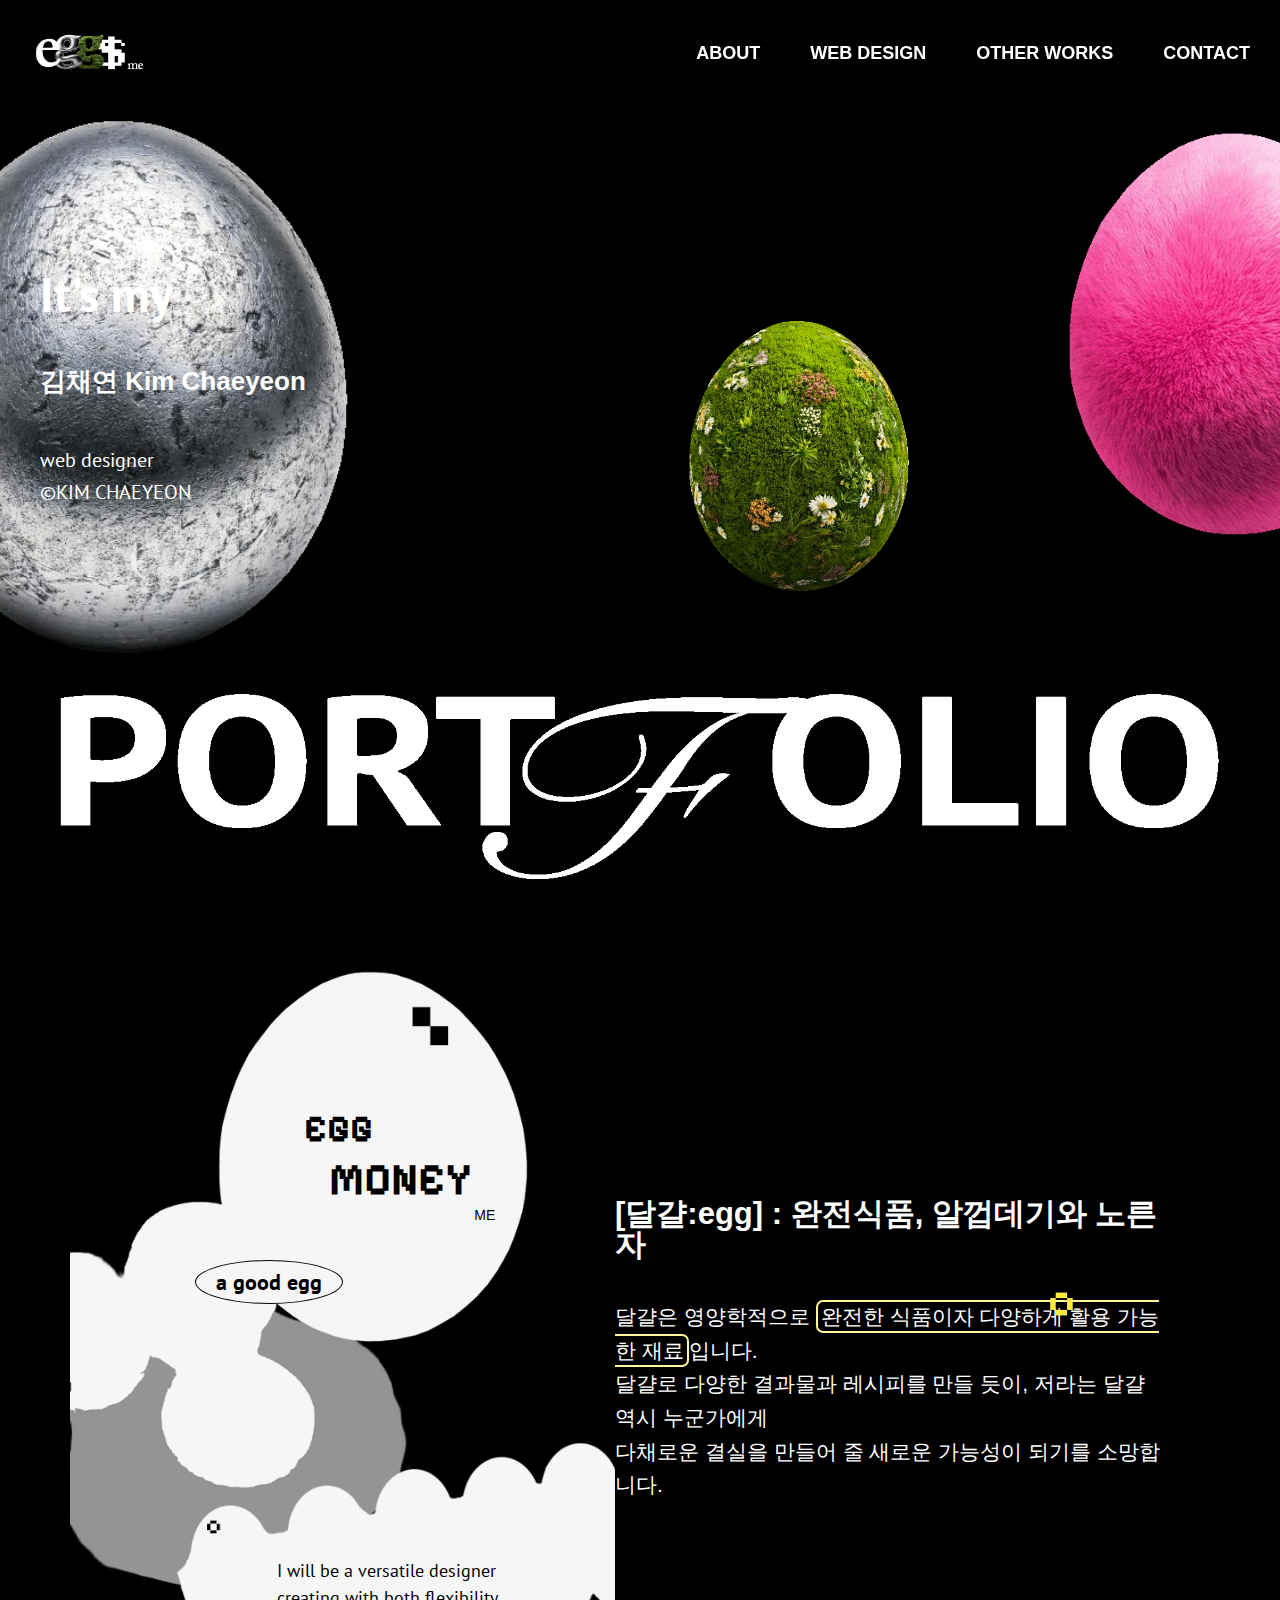
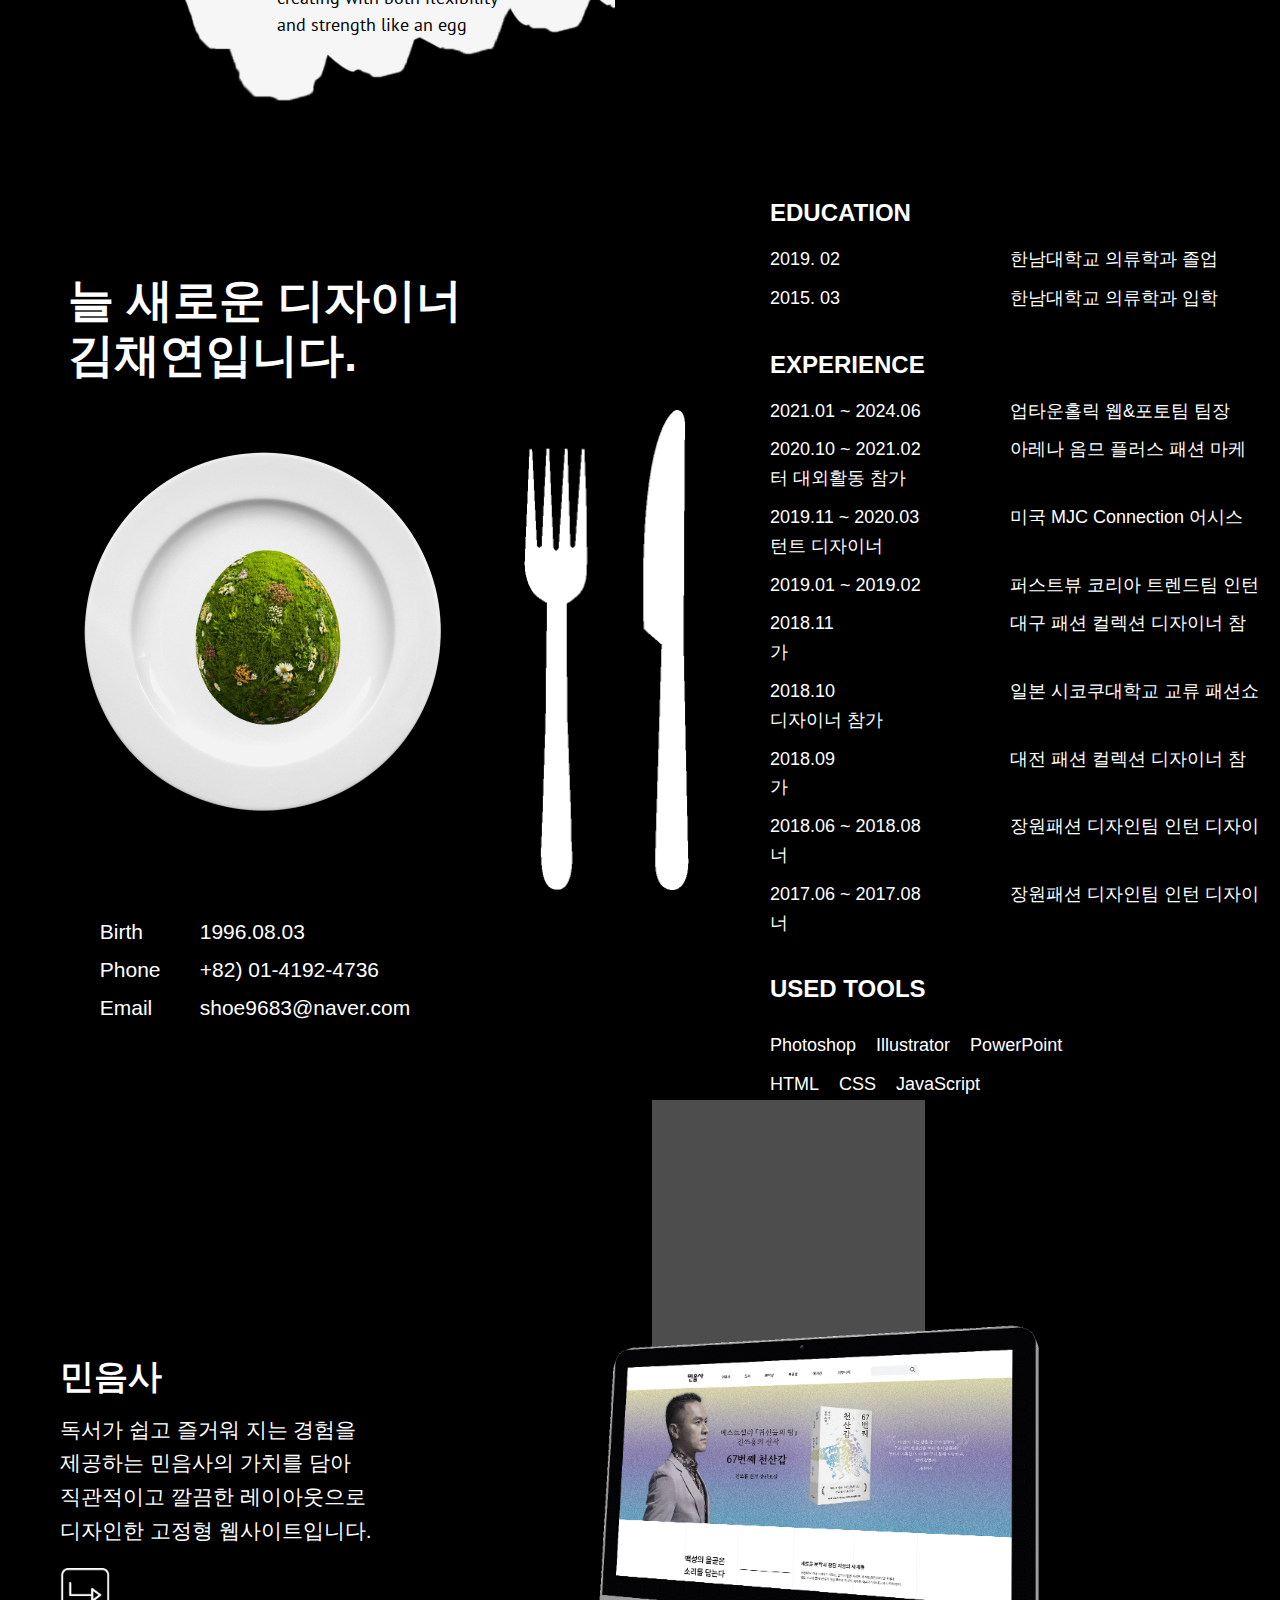
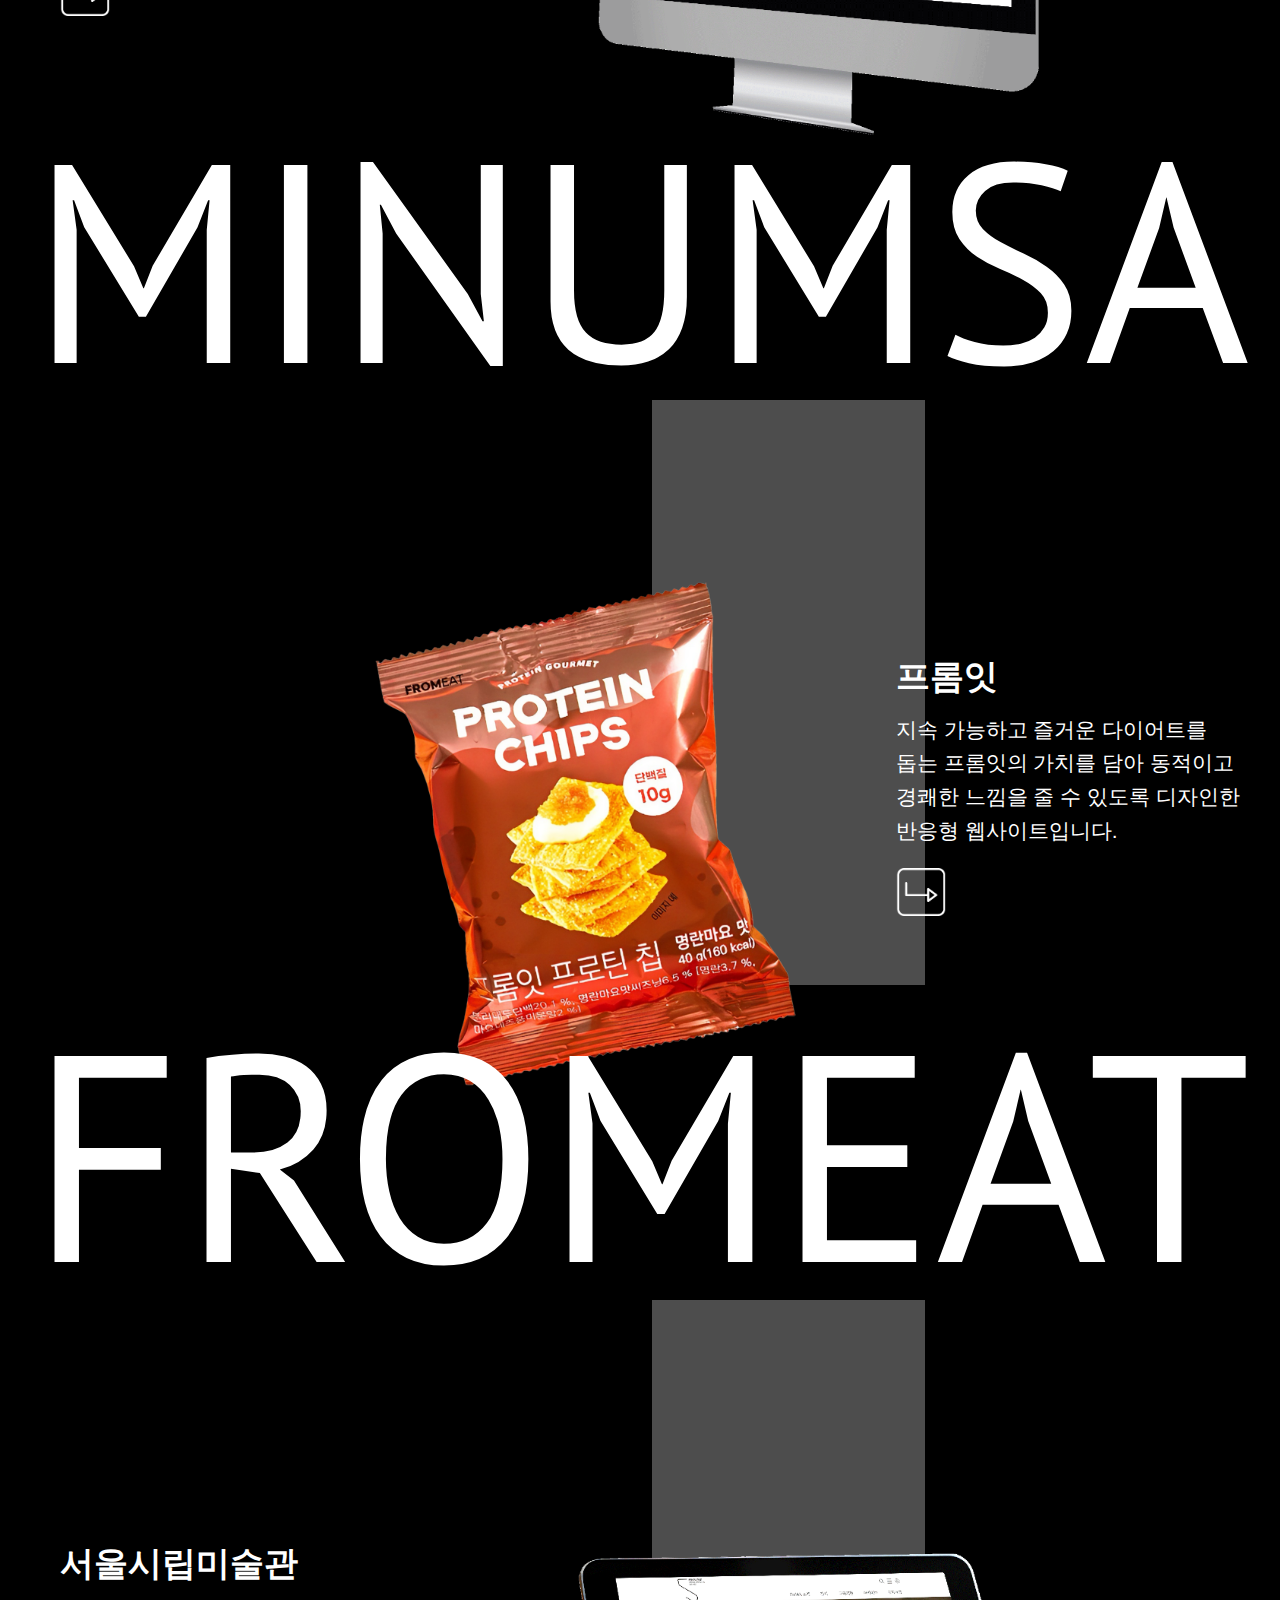
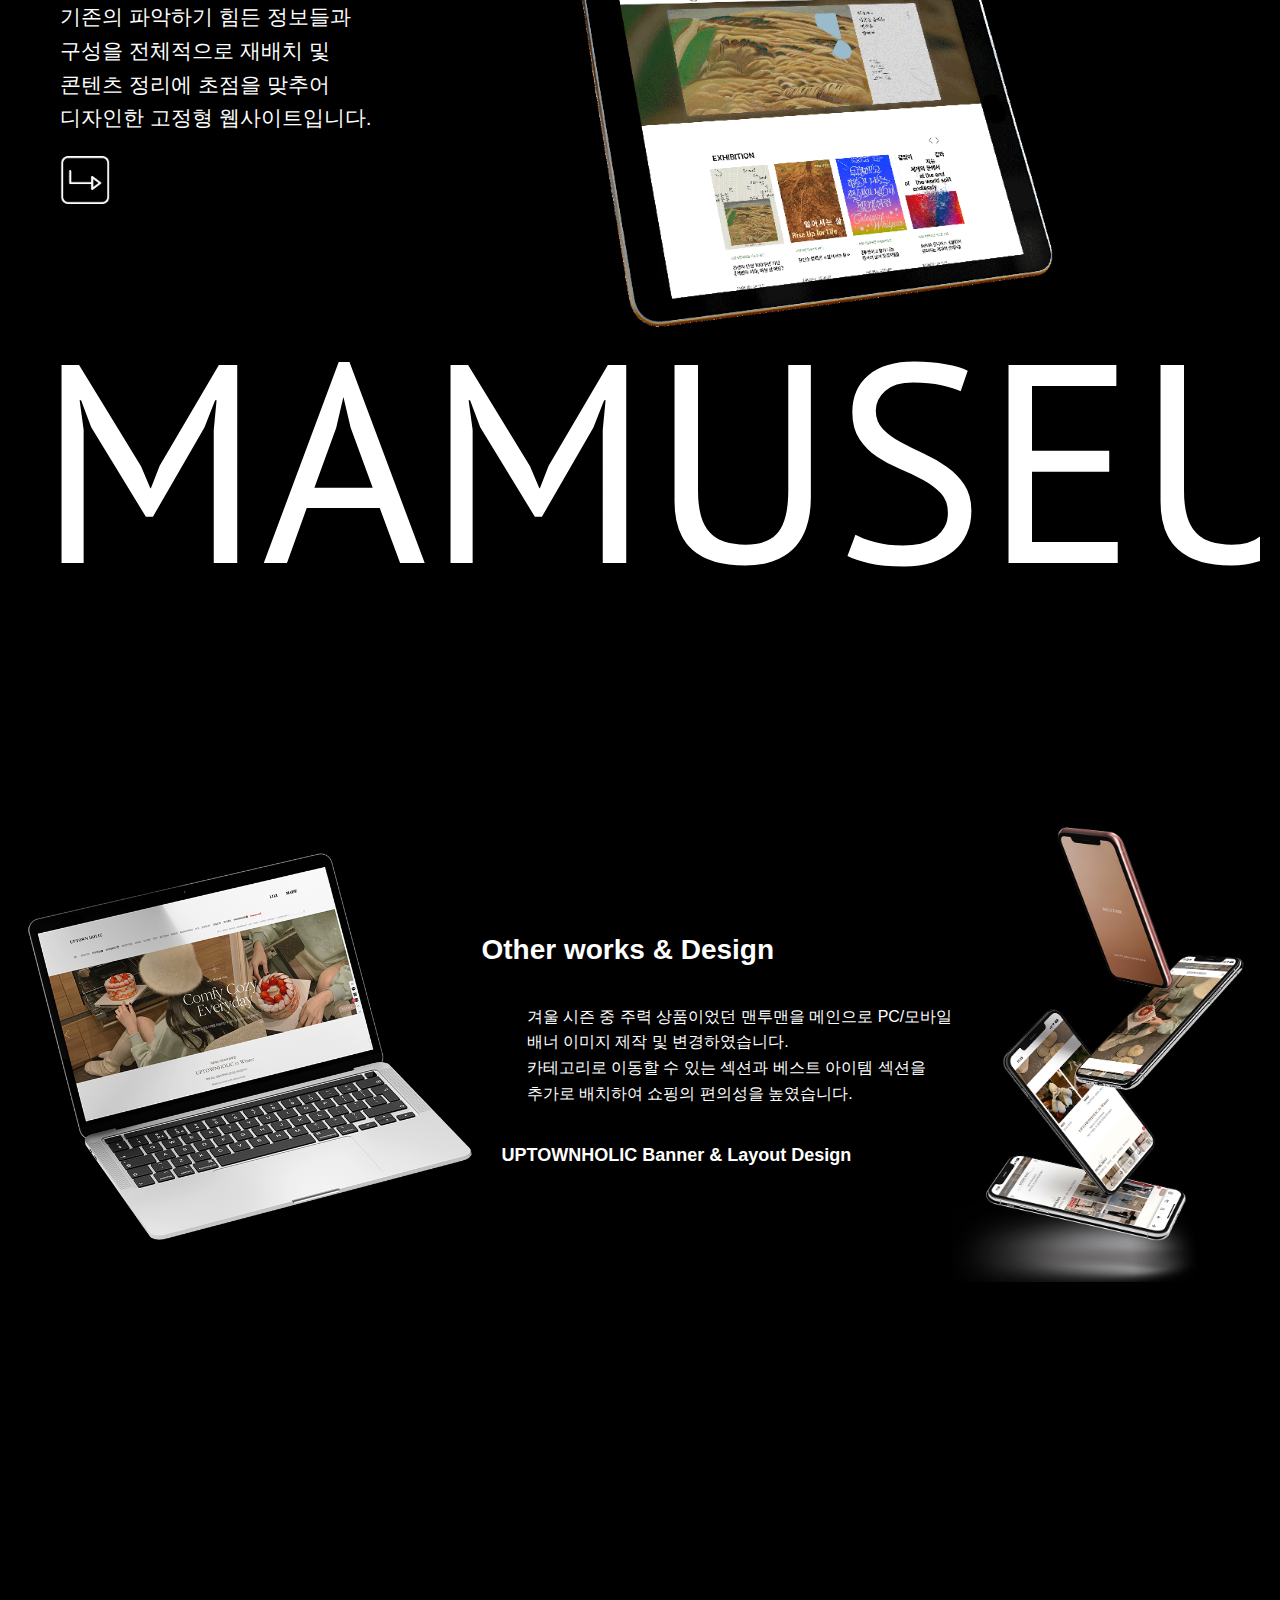
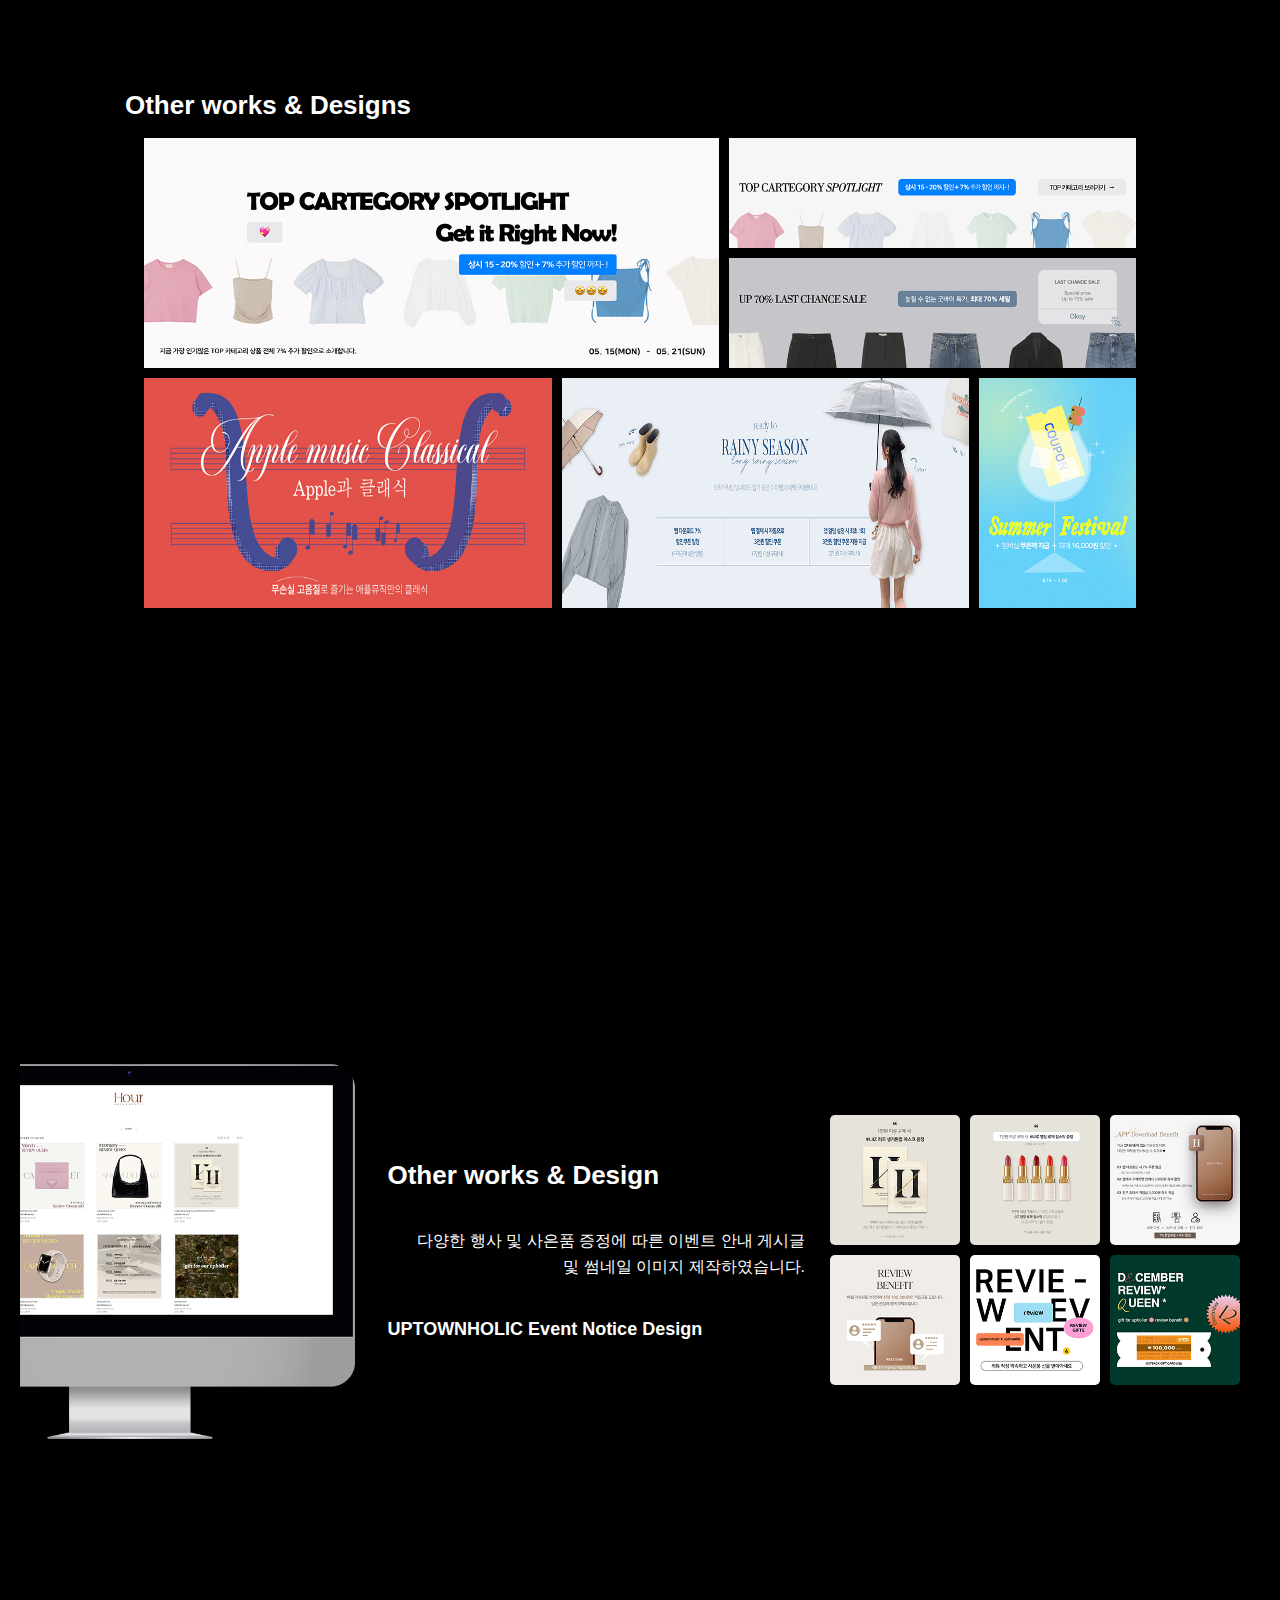
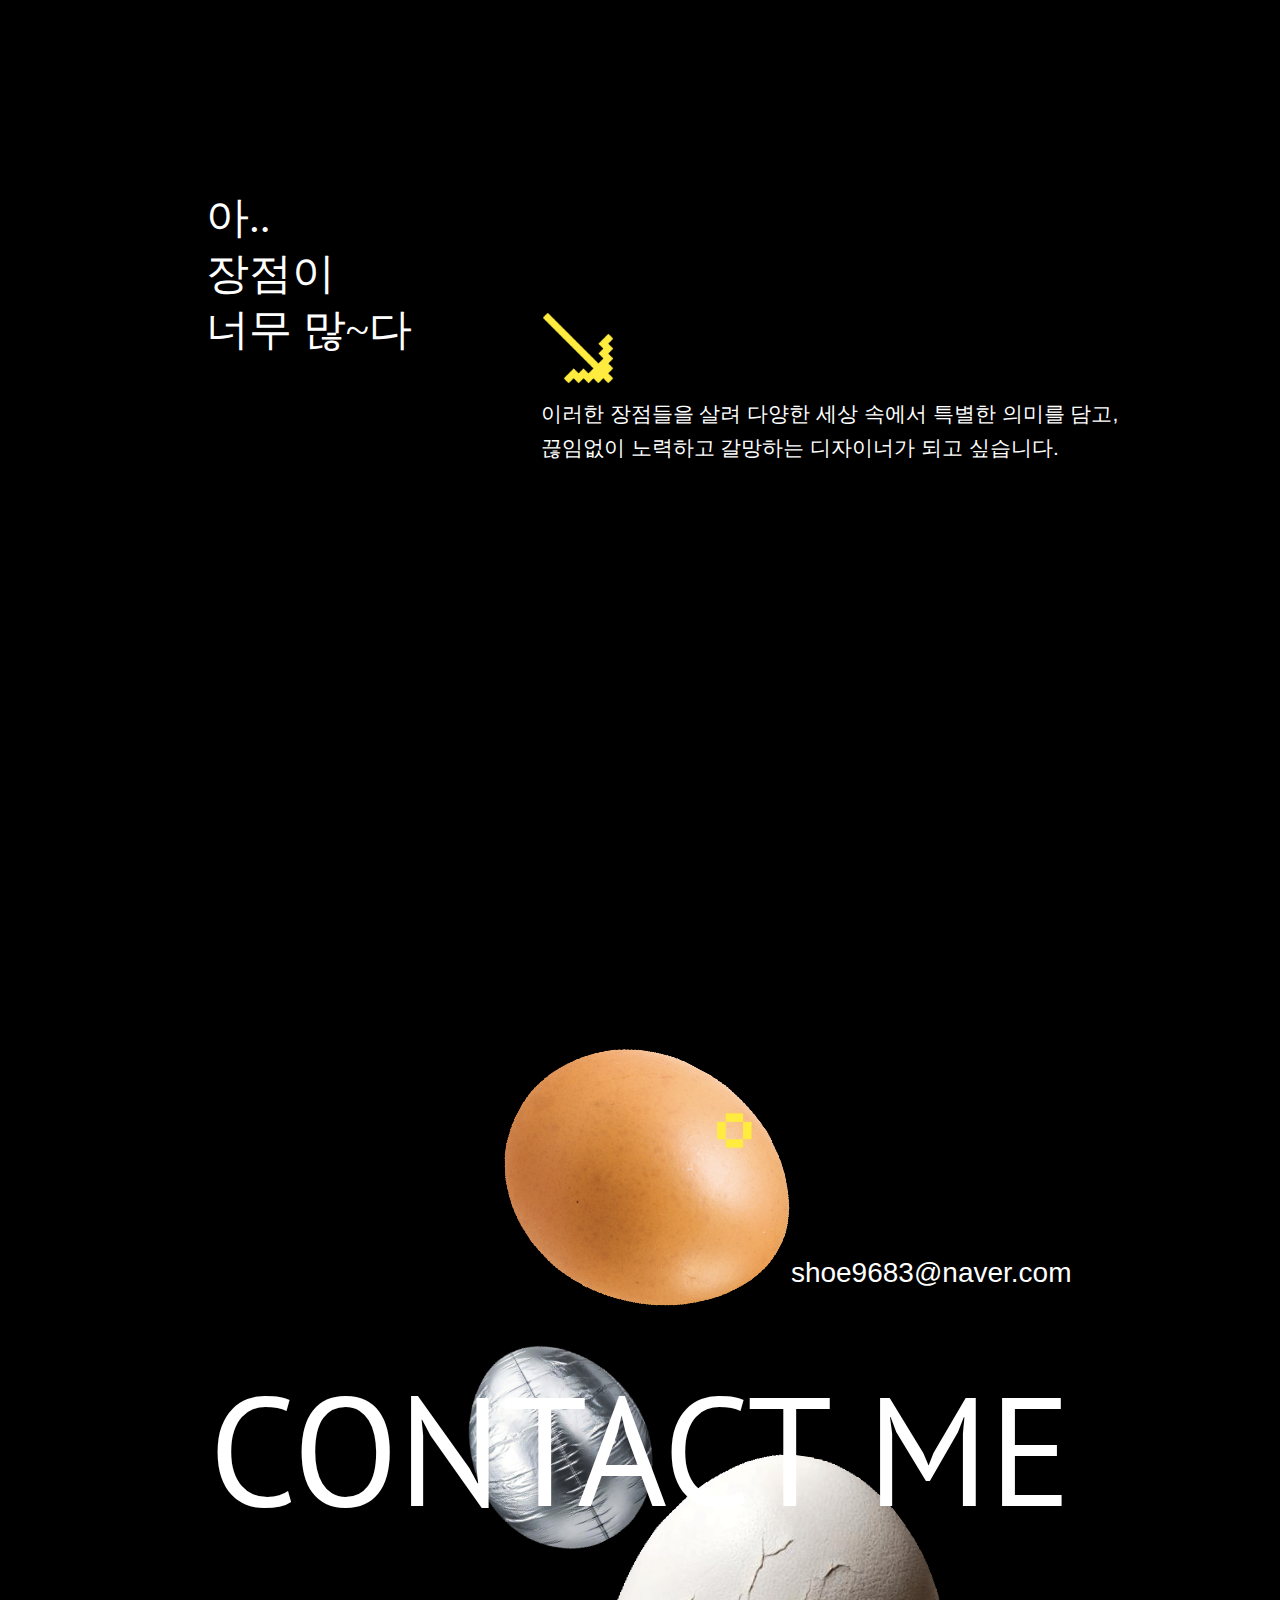
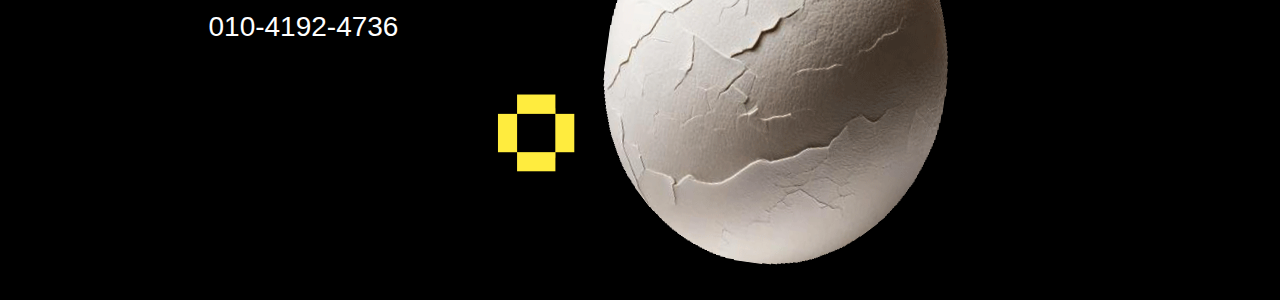
==== index.html @ 66201215 "initial commit" ====
<!DOCTYPE html>
<html lang="ko">

<head>
    <meta charset="UTF-8">
    <meta name="viewport" content="width=device-width, initial-scale=1.0">
    <title>Portfolio Kim chaeyeon</title>
    <link
        href="https://fonts.googleapis.com/css2?family=PT+Sans:ital,wght@0,400;0,700;1,400;1,700&family=Pixelify+Sans:wght@400..700&display=swap"
        rel="stylesheet">
    <link rel="stylesheet" href="https://cdn.jsdelivr.net/npm/galmuri/dist/galmuri.css">
    <link rel="stylesheet" href="css/reset.css">
    <link rel="stylesheet" href="css/style.css">
    <script src="https://code.jquery.com/jquery-1.12.4.min.js"></script>
    <script src="javascript/javascript.js"></script>
</head>

<body>
    <header>
        <div id="logo">
            <img src="images/mylogo2.png" alt="portfolio-logo">
        </div>
        <ul id="menu">
            <li><a href="#">ABOUT</a></li>
            <li><a href="#">WEB DESIGN</a></li>
            <li><a href="#">OTHER WORKS</a></li>
            <li><a href="#">CONTACT</a></li>
        </ul>
    </header>
    <!-- 헤더영역 끝 -->

    <section id="content0">
        <div id="intro-text">
            <h4>It's my</h4>
            <p id="name">김채연 Kim Chaeyeon</p>
            <p id="sub-name">web designer<br>
                ©KIM CHAEYEON</p>
        </div>
        <div id="main-text">
            <img id="title-text" src="images/title.png" alt="PORTFOLIO">
        </div>
        <div id="eggs">
            <img id="metalegg" src="images/metalegg.png" alt="거친 금속 재질로 이루어진 계란 이미지">
            <img id="gardenegg" src="images/gardenegg.png" alt="꽃과 잔디로 표면이 뒤덮인 계란 이미지">
            <img id="furegg" src="images/furegg.png" alt="털 재질로 이루어진 계란 이미지">
        </div>
    </section>
    <!-- 메인표지 끝 -->

    <section id="content1">
        <div id="egg-shapes">
            <div id="egglogo">
                <p id="eggname1">EGG</p>
                <p id="eggname2">MONEY</p>
                <p id="eggname3">ME</p>
            </div>
            <p id="egglogo2">a good egg</p>
            <p id="egglogo3">
                I will be a versatile designer<br>
                creating with both flexibility<br>
                and strength like an egg
            </p>
        </div>

        <div id="content1-right">
            <h3>[달걀:egg] : 완전식품, 알껍데기와 노른자</h3>
            <p>달걀은 영양학적으로 <span id="highlight">완전한 식품이자 다양하게 활용 가능한 재료</span>입니다.<br>
                달걀로 다양한 결과물과 레시피를 만들 듯이, 저라는 달걀 역시 누군가에게<br>
                <b>다채로운 결실을 만들어 줄 새로운 가능성</b>이 되기를 소망합니다.
            </p>
        </div>
    </section>
    <!-- 어바웃1 끝 -->

    <section id="content2">
        <div id="content2-left">
            <h1>늘 새로운 디자이너<br>
                <b>김채연</b>입니다.
            </h1>
            <div id="plate-egg">
                <img id="onegg" src="images/gardenegg.png" alt="꽃과 잔디로 표면이 뒤덮인 계란 이미지">
            </div>
            <div id="profile">
                <ul>
                    <li><span>Birth</span>1996.08.03</li>
                    <li><span>Phone</span>+82) 01-4192-4736</li>
                    <li><span>Email</span>shoe9683@naver.com</li>
                </ul>
            </div>
        </div>

        <div id="content2-right">
            <div id="education">
                <h4>EDUCATION</h4>
                <ul>
                    <li><span>2019. 02</span>한남대학교 의류학과 졸업</li>
                    <li><span>2015. 03</span>한남대학교 의류학과 입학</li>
                </ul>
            </div>
            <div id="experience">
                <h4>EXPERIENCE</h4>
                <ul>
                    <li><span>2021.01 ~ 2024.06</span>업타운홀릭 웹&포토팀 팀장</li>
                    <li><span>2020.10 ~ 2021.02</span>아레나 옴므 플러스 패션 마케터 대외활동 참가</li>
                    <li><span>2019.11 ~ 2020.03</span>미국 MJC Connection 어시스턴트 디자이너</li>
                    <li><span>2019.01 ~ 2019.02</span>퍼스트뷰 코리아 트렌드팀 인턴</li>
                    <li><span>2018.11</span>대구 패션 컬렉션 디자이너 참가</li>
                    <li><span>2018.10</span>일본 시코쿠대학교 교류 패션쇼 디자이너 참가</li>
                    <li><span>2018.09</span>대전 패션 컬렉션 디자이너 참가</li>
                    <li><span>2018.06 ~ 2018.08</span>장원패션 디자인팀 인턴 디자이너</li>
                    <li><span>2017.06 ~ 2017.08</span>장원패션 디자인팀 인턴 디자이너</li>
                </ul>
            </div>
            <div id="skill">
                <h4>USED TOOLS</h4>
                <ul>
                    <li>Photoshop</li>
                    <li>Illustrator</li>
                    <li>PowerPoint</li>
                    <li>HTML</li>
                    <li>CSS</li>
                    <li>JavaScript</li>
                </ul>
            </div>
        </div>
    </section>
    <!-- 어바웃2 끝 -->

    <section class="project">
        <div id="project-title">MINUMSA</div>
        <div id="project-content">
            <h4 id="content-title">민음사</h4>
            <p id="content-txt">독서가 쉽고 즐거워 지는 경험을<br>
                제공하는 민음사의 가치를 담아<br>
                직관적이고 깔끔한 레이아웃으로<br>
                디자인한 고정형 웹사이트입니다.</p>

            <a href="#"><!--백그라운드 이미지--></a>
        </div>
        <div id="project-section">
            <img src="images/minumsapc.png" alt="민음사 웹 사이트 리뉴얼 디자인 컴퓨터 목업 이미지">
        </div>
    </section>
    <!-- 민음사 리뉴얼 디자인 끝 -->

    <section class="project">
        <div id="project2-title">FROMEAT</div>

        <div id="project2-section">
            <img src="images/proteinchips.png" alt="프롬잇 프로틴칩 과자 포장 이미지">
        </div>

        <div id="project2-content">
            <h4 id="content2-title">프롬잇</h4>
            <p id="content2-txt">지속 가능하고 즐거운 다이어트를<br>
                돕는 프롬잇의 가치를 담아 동적이고<br>
                경쾌한 느낌을 줄 수 있도록 디자인한<br>
                반응형 웹사이트입니다.</p>

            <a href="#"><!--백그라운드 이미지--></a>
        </div>
    </section>
    <!-- 프롬잇 리뉴얼 디자인 끝 -->

    <section class="project">
        <div id="project3-title">SEMAMUSEUM</div>

        <div id="project3-content">
            <h4 id="content3-title">서울시립미술관</h4>
            <p id="content3-txt">기존의 파악하기 힘든 정보들과<br>
                구성을 전체적으로 재배치 및<br>
                콘텐츠 정리에 초점을 맞추어<br>
                디자인한 고정형 웹사이트입니다.</p>

            <a href="#"><!--백그라운드 이미지--></a>

        </div>

        <div id="project3-section">
            <img src="images/smcapc.png" alt="서울시립미술관 웹 사이트 리뉴얼 디자인 태블릿 목업 디자인">
        </div>
    </section>
    <!-- 서울시립미술관 웹사이트 리뉴얼 끝 -->

    <section id="content7">
        <div id="desktop-banner">
            <img src="images/holicpc3.png" alt="쇼핑몰 맨투맨 메인 배너 이미지 제작 및 적용 노트북 목업 이미지">
        </div>

        <div id="banner-txt">
            <h6 id="banner-title">Other works & Design</h6>
            <p id="banner-description">겨울 시즌 중 주력 상품이었던 맨투맨을 메인으로 PC/모바일<br>
                배너 이미지 제작 및 변경하였습니다.<br>
                카테고리로 이동할 수 있는 섹션과 베스트 아이템 섹션을<br>
                추가로 배치하여 쇼핑의 편의성을 높였습니다.</p>
            <p id="banner-other">UPTOWNHOLIC Banner & Layout Design</p>
        </div>

        <div id="mobile-banner">
            <img src="images/holicapp.png" alt="쇼핑몰 맨투맨 배너 앱 레이아웃 변경 및 적용 핸드폰 목업 이미지">
        </div>
    </section>
    <!-- 아더디자인(배너 및 레이아웃 디자인) 끝 -->

    <section id="content8">
        <h6>Other works & Designs</h6>

        <div id="container">
            <div class="grid-item first-item">
                <img src="images/banner1.jpg" alt="상의 카테고리 할인 홍보 배너 이미지">
            </div>
            <div class="grid-item two-item">
                <img src="images/banner3.jpg" alt="상의 카테고리 할인 홍보 배너 이미지">
            </div>
            <div class="grid-item three-item">
                <img src="images/banner4.jpg" alt="최대 특가 할인 홍보 배너 이미지">
            </div>
            <div class="grid-item four-item">
                <img src="images/banner8.jpg" alt="애플 뮤직 클래식 홍보 배너 이미지">
            </div>
            <div class="grid-item five-item">
                <img src="images/banner7.jpg" alt="장마철 이벤트 혜택 홍보 배너 이미지">
            </div>
            <div class="grid-item six-item">
                <img src="images/banner5.jpg" alt="여름 멤버십 쿠폰 지급 및 할인 혜택 안내 배너 이미지">
            </div>
        </div>

        <div id="overlay">
            <img class="photo" src="" alt="오버레이 확대 이미지">
        </div>
    </section>
    <!-- 배너디자인 끝 -->

    <section id="content9">
        <div id="desktop-notice">
            <img src="images/holicpc5.png" alt="사이트 내 이벤트 카테고리 게시물 나열 및 적용 컴퓨터 목업 이미지">
        </div>

        <div id="notice-txt">
            <h6 id="notice-title">Other works & Design</h6>
            <p id="notice-description">다양한 행사 및 사은품 증정에 따른 이벤트 안내 게시글<br>
                및 썸네일 이미지 제작하였습니다.</p>
            <p id="notice-other">UPTOWNHOLIC Event Notice Design</p>
        </div>

        <div id="notice-boxes">
            <img src="images/event.jpg" alt="일정 금액 이상 시 마스크 증정 이벤트 안내 썸네일이미지">
            <img src="images/event2.jpg" alt="일정 금액 이상 시 립스틱 증정 이벤트 안내 썸네일이미지">
            <img src="images/event3.jpg" alt="앱 다운로드 혜택 안내 썸네일이미지">
            <img src="images/event4.jpg" alt="리뷰 작성 혜택 안내 썸네일이미지">
            <img src="images/event5.jpg" alt="리뷰 작성 사은품 증정 안내 썸네일이미지">
            <img src="images/event6.jpg" alt="12월 리뷰 당첨자 사은품 증정 안내 썸네일이미지">
        </div>

    </section>
    <!-- 이벤트 공지사항 디자인 끝 -->

    <section id="content10">
        <h2 id="main-txt">아..<br>
            장점이<br>
            너무 많~다</h2>

        <p id="main-description">이러한 장점들을 살려 <b>다양한 세상 속에서 특별한 의미</b>를 담고,<br>
            끊임없이 <b>노력하고 갈망하는 디자이너</b>가 되고 싶습니다.</p>

        <p class="text-boxes item1">끊임없는 생각의 나래로 무한한 영감</p>
        <p class="text-boxes item2">어떻게든 해낸다!!!!!</p>
        <p class="text-boxes item3">F반 T반이라 상대방에 맞춰 반응 가능</p>
        <p class="text-boxes item4">카피바라급 적응력</p>
        <p class="text-boxes item5">피드백 독촉과 빠른 피드백 수용</p>
        <p class="text-boxes item6">럭키비키마인드 - 긍정적인 사고</p>
        <p class="text-boxes item7">트렌드 파악 잘함</p>
        <p class="text-boxes item8">새로운 것 배우는게 제일 좋아</p>
        <p class="text-boxes item9">추진력 좋음</p>
        <p class="text-boxes item10">책임감 강함</p>

    </section>

    <!-- 장점 섹션 끝 -->

    <section id="content11">
        <div id="contact-info">
            <p id="email">shoe9683@naver.com</p>
            <h1>CONTACT ME</h1>
            <p id="phone">010-4192-4736</p>
        </div>
        <div id="eggs-container">
            <img id="contactegg" src="images/egg.png" alt="기본 계란 이미지">
            <img id="contactegg2" src="images/ballonegg.png" alt="풍선재질로 이루어진 공기가 가득찬 계란이미지">
            <img id="contactegg3" src="images/brokenegg.png" alt="겉표면이 깨진 하얀색의 계란이미지">
        </div>
    </section>
    <!-- 컨택 섹션 끝 -->

</body>

</html>
---- css/style.css ----
@font-face {
  font-family: 'Pretendard-Regular';
  src: url('https://fastly.jsdelivr.net/gh/Project-Noonnu/noonfonts_2107@1.1/Pretendard-Regular.woff') format('woff');
  font-weight: 400;
  font-style: normal;
}

html,
body {
  background-color: black;
  font-family: "Pretendard", sans-serif;
}

body {
  padding: 0px 20px;
  box-sizing: border-box;
}

/* 헤더 섹션 */
header {
  position: fixed;
  top: 0;
  left: 0;
  width: 100%;
  z-index: 100;
  display: flex;
  align-items: center;
  padding: 30px;
  box-sizing: border-box;
}

#logo > img {
  width: 120px;
  height: auto;
}

#menu {
  display: flex;
  justify-content: flex-end;
  align-items: center;
  flex-grow: 1;
  gap: 50px;
}

#menu > li > a {
  text-decoration: none;
  font-size: 18px;
  font-weight: bold;
  color: white;
}

/* 메인 섹션 */
#content0 {
  display: flex;
  flex-direction: column;
  align-items: center;
  justify-content: center;
  height: 100vh;
  position: relative;
  z-index: 1;
}

#intro-text {
  text-align: left;
  margin-bottom: 50px;
  position: absolute;
  top: 30%;
  left: 20px;
  z-index: 2;
  color: white;
}

#intro-text > h4 {
  font-family: "PT Sans", sans-serif;
  font-size: 48px;
  font-weight: bold;
  margin-bottom: 50px;
}

#name {
  font-size: 26px;
  font-weight: bold;
  margin-bottom: 50px;
}

#sub-name {
  font-size: 20px;
  font-family: "PT Sans", sans-serif;
  font-weight: 300;
  line-height: 1.6;
}

#eggs {
  display: flex;
  justify-content: center;
  align-items: center;
  gap: 120px;
  position: relative;
}

#metalegg {
  width: 510px;
  height: 650px;
  margin-bottom: 150px;
}

#gardenegg {
  width: 250px;
  height: 330px;
  margin-left: 180px;
}

#furegg {
  width: 380px;
  height: 490px;
  margin-bottom: 250px;
}

#main-text {
  position: absolute;
  bottom: 0;
  width: 100%;
  text-align: center;
  z-index: 2;
}

#title-text {
  width: 100%;
}

/* 어바웃1 섹션 */
#content1 {
  display: flex;
  justify-content: space-between;
  align-items: center;
  height: 100vh;
  position: relative;
  padding: 0 50px;
}

#egg-shapes {
  position: relative;
  background-image: url("../images/eggcard2.png");
  background-size: cover;
  background-repeat: no-repeat;
  background-position: center;
  display: flex;
  flex-direction: column;
  justify-content: center;
  align-items: center;
  width: 50%;
  height: 100%;
}

#egglogo {
  font-family: "Pixelify Sans", serif;
  font-size: 45px;
  font-weight: 700;
  position: absolute;
  top: 23%;
  left: 43%;
  line-height: 1.2;
}

#eggname1 {
  font-size: 38px;
}

#eggname2 {
  padding-left: 25px;
}

#eggname3 {
  font-size: 14px;
  font-family: "Pretendard", sans-serif;
  font-weight: lighter;
  padding-left: 170px;
}

#egglogo2 {
  font-family: "PT Sans", sans-serif;
  font-size: 22px;
  font-weight: bold;
  position: absolute;
  top: 40%;
  left: 23%;
  border: 1px solid black;
  border-radius: 50%;
  padding: 10px 20px;
}

#egglogo3 {
  font-family: "PT Sans", sans-serif;
  font-size: 18px;
  line-height: 1.5;
  position: absolute;
  top: 73%;
  left: 38%;
}

#content1-right {
  display: flex;
  justify-content: flex-start;
  flex-direction: column;
  width: 50%;
  margin-right: 50px;
  color: white;
  position: relative;
}

#content1-right > h3 {
  font-size: 31px;
  font-weight: bold;
  margin-bottom: 40px;
}

#content1-right > p {
  font-size: 21px;
  line-height: 1.6;
}

#content1-right::after {
  content: "";
  display: block;
  position: absolute;
  top: 30%;
  right:15%;
  width: 30px;
  height: 30px;
  background-image: url("../images/pixel.png");
  background-size: contain;
  background-repeat: no-repeat;
}

#highlight {
  border: 2px solid #fff59a;
  border-radius: 7px;
  padding: 3px;
}

/* 어바웃2 섹션 */
#content2 {
  display: flex;
  align-items: center;
  height: 100vh;
  position: relative;
}

#content2-left {
  flex: 1;
  display: flex;
  justify-content: flex-start;
  flex-direction: column;
  align-items: center;
}

#content2-left > h1 {
  font-size: 46px;
  line-height: 1.2;
  font-weight: bold;
  color: white;
}

#plate-egg {
  width: 400px;
  height: 500px;
  position: relative;
  background-image: url("../images/dish.png");
  background-size: contain;
  background-repeat: no-repeat;
  background-position: center;
  display: flex;
  justify-content: center;
  align-items: center;
}

#onegg {
  width: 165px;
}

#content2::before {
  content:"";
  width: 180px;
  height: 480px;
  position: absolute;
  left: 40%;
  background-image: url("../images/knife.png");
  background-size: contain;
  background-repeat: no-repeat;
  background-position: center;
}

#profile {
  display: flex;
  margin-top: 30px;
  margin-right: 20px;
  font-size: 21px;
  line-height: 1.8;
  color: white;
}

#profile > ul > li > span {
  display: inline-block;
  width: 100px;
}

#content2-right {
  flex: 1;
  display: flex;
  flex-direction: column;
  justify-content: flex-start;
  margin-left: 260px;
}

#education > h4,
#experience > h4,
#skill > h4 {
  font-weight: bold;
  font-size: 24px;
  color: white;
  margin-bottom: 20px;
}

#education > ul,
#experience > ul,
#skill > ul {
  color: white;
}

#education > ul > li,
#experience > ul > li,
#skill > ul > li {
  margin-top: 10px;
  font-size: 18px;
  line-height: 1.6;
}

#education > ul > li > span,
#experience > ul > li > span,
#skill > ul > li > span {
  display: inline-block;
  width: 240px;
}

#skill > ul {
  display: flex;
  flex-wrap: wrap;
  width: 330px;
}

#skill > ul > li {
  font-size: 18px;
  margin-right: 20px;
}

#education,
#experience {
  margin-bottom: 40px;
}

/* 민음사 리뉴얼 디자인 섹션 */
.project {
  display: flex;
  justify-content: center;
  align-items: center;
  height: 100vh;
  position: relative;
  overflow: hidden;
}

#project-title {
  position: absolute;
  bottom: 0px;
  font-family: "PT Sans", sans-serif;
  font-size: 22.1vw;
  color: white;
  white-space: nowrap;
  z-index: 10;
  overflow: hidden;
}

#project-content {
  display: flex;
  flex-direction: column;
  justify-content: flex-start;
  align-items: flex-start;
  margin-left: 40px;
  margin-bottom: 10%;
}

#content-title {
  font-size: 34px;
  font-weight: bold;
  color: white;
  margin-bottom: 20px;
}

#content-txt {
  font-size: 21px;
  line-height: 1.6;
  color: white;
}

#project-content > a {
  display: inline-block;
  width: 50px;
  height: 50px;
  background-image: url("../images/enterarrow.png");
  background-size: contain;
  background-repeat: no-repeat;
  background-position: center;
  margin-top: 20px;
}

#project-section {
  flex: 1;
  display: flex;
  justify-content: center; 
  align-items: center;
  margin-bottom: 40px;
}

#project-section::after {
  content: "";
  position: absolute;
  top: 0;
  right: 27%;
  width: 22%;
  height: 55%;
  background-color: rgba(255, 255, 255, 0.3);
  z-index: 1;
}

#project-section > img {
  width: 56%;
  z-index: 2;
}

/* 프롬잇 리뉴얼 디자인 섹션 */
#project2-title {
  position: absolute;
  bottom: 0;
  font-family: "PT Sans", sans-serif;
  font-size: 23vw;
  color: white;
  white-space: nowrap;
  z-index: 10;
  overflow: hidden;
}

#project2-section {
  flex: 1;
  display: flex;
  justify-content: center;
  align-items: center;
}

#project2-section::before {
  content: "";
  position: absolute;
  top: 0;
  right: 27%;
  width: 22%;
  height: 65%;
  background-color: rgba(255, 255, 255, 0.3);
  z-index: 1;
}

#project2-section > img {
  width: 61%;
  margin-bottom: 20px;
  padding-left: 30%;
  z-index: 2;
}

#project2-content {
  display: flex;
  flex-direction: column;
  justify-content: flex-start;
  align-items: flex-start;
  margin-right: 20px;
  margin-bottom: 10%;
}

#content2-title {
  font-size: 34px;
  font-weight: bold;
  color: white;
  margin-bottom: 20px;
}

#content2-txt {
  font-size: 21px;
  line-height: 1.6;
  color: white;
}

#project2-content > a {
  display: inline-block;
  width: 50px;
  height: 50px;
  background-image: url("../images/enterarrow.png");
  background-size: contain;
  background-repeat: no-repeat;
  background-position: center;
  margin-top: 20px;
}

/* 서울시립미술관 리뉴얼 디자인 섹션 */
#project3-title {
  position: absolute;
  bottom: 0px;
  font-family: "PT Sans", sans-serif;
  font-size: 22.1vw;
  color: white;
  white-space: nowrap;
  z-index: 10;
  overflow: hidden;
}

#project3-content {
  display: flex;
  flex-direction: column;
  justify-content: flex-start;
  align-items: flex-start;
  margin-left: 40px;
  margin-bottom: 12%;
}

#content3-title {
  font-size: 34px;
  font-weight: bold;
  color: white;
  margin-bottom: 20px;
}

#content3-txt {
  font-size: 21px;
  line-height: 1.6;
  color: white;
}

#project3-content > a {
  display: inline-block;
  width: 50px;
  height: 50px;
  background-image: url("../images/enterarrow.png");
  background-size: contain;
  background-repeat: no-repeat;
  background-position: center;
  margin-top: 20px;
}

#project3-section {
  flex: 1;
  display: flex;
  justify-content: center;
  align-items: center;
}

#project3-section::before {
  content: "";
  position: absolute;
  top: 0;
  right: 27%;
  width: 22%;
  height: 55%;
  background-color: rgba(255, 255, 255, 0.3);
  z-index: 1;
}

#project3-section > img {
  width: 85%;
  margin-bottom: 20px;
  z-index: 2;
}

/* 아더작업물 섹션 */
#content7 {
  display: flex;
  justify-content: space-between;
  align-items: center;
  position: relative;
  height: 100vh;
  overflow: hidden;
}

#desktop-banner {
  width: 45%;
}

#desktop-banner > img {
  width: 100%;
}

#banner-txt {
  white-space: nowrap;
}

#banner-title {
  font-size: 28px;
  font-weight: bold;
  color: white;
  margin-right: 55px;
  margin-bottom: 40px;
}

#banner-description {
  font-size: 16px;
  line-height: 1.6;
  color: white;
  margin-left: 45px;
  margin-bottom: 40px;
}

#banner-other {
  font-size: 18px;
  font-weight: bold;
  color: white;
  margin-left: 20px;
}

#mobile-banner {
  width: 30%;
}

#mobile-banner > img {
  width: 100%;
}

/* 아더작업물(배너디자인) 섹션 */
#content8 {
  display: flex;
  flex-direction: column;
  justify-content: center;
  align-items: center;
  height: 100vh;
}

#content8 > h6 {
  font-size: 26px;
  font-weight: bold;
  color: white;
  margin-bottom: 20px;
  padding-right: 60%;
  text-align: left;
}

#container {
  display: grid;
  width: 80%;
  grid-template-columns: repeat(12, 1fr); 
  grid-template-rows: repeat(4, 1fr);
  gap: 10px;
  cursor: pointer;
}

.grid-item > img {
  width: 100%;
  height: 100%;
  display: block;
}

.first-item {
  grid-column: 1 / 8;
  grid-row: 1 / 3;
}
.two-item {
  grid-column: 8 / 13;
  grid-row: 1 / 2;
}
.three-item {
  grid-column: 8 / 13;
  grid-row: 2 / 3;
}
.four-item {
  grid-column: 1 / 6;
  grid-row: 3 / 5;
}
.five-item {
  grid-column: 6 / 11;
  grid-row: 3 / 5;
}
.six-item {
  grid-column: 11 / 13;
  grid-row: 3 / 5;
}

#overlay {
  display: none;                
  position: fixed;
  top: 0;
  left: 0;
  width: 100vw;
  height: 100vh;
  background-color: rgba(0, 0, 0, 0.8);  
  z-index: 1000;
}

#overlay .photo {
  max-width: 80vw;
  max-height: 80vh; 
  box-shadow: 0 4px 15px rgba(0, 0, 0, 0.5); 
  position: absolute;
  top: 50%;
  left: 50%;
  transform: translate(-50%, -50%);
}

/* 이벤트 공지사항 디자인 */
#content9 {
  display: flex;
  justify-content: space-between;
  align-items: center;
  position: relative;
  height: 100vh;
}

#desktop-notice {
  width: 45%;
  margin-right: 7px;
}

#desktop-notice > img {
  width: 100%;
}

#notice-txt {
  white-space: nowrap;
  margin: 25px;
}

#notice-title {
  font-size: 26px;
  font-weight: bold;
  color: white;
  margin-right: 75px;
  margin-bottom: 40px;
}

#notice-description {
  font-size : 16px;
  text-align: right;
  line-height: 1.6;
  color: white;
  margin-left: 30px;
  margin-bottom: 40px;
}

#notice-other {
  font-size: 18px;
  font-weight: bold;
  color:white;
}

#notice-boxes {
  display: grid;
  grid-template-columns: repeat(3,1fr);
  grid-template-rows: repeat(2,1fr);
  grid-gap: 10px;
  width: 55%;
  margin-right: 20px;
}

#notice-boxes > img {
  width: 100%;
  display: block;
  border-radius: 5px;
}

/* 장점 섹션 */
#content10 {
  height: 100vh;
  position: relative;
}

#main-txt {
  font-family: 'Galmuri9', serif;
  font-size: 43px;
  line-height: 1.3;
  color: white;
  position: absolute;
  top: 10%;
  left: 15%;
}

#content10::after {
  content: "";
  display: block;
  position: absolute;
  top: 22%;
  left: 41%;
  width: 100px;
  height: 100px;
  background-image: url("../images/pixelarrow.png");
  background-size: contain;
  background-repeat: no-repeat;
}

#main-description {
  font-size: 21px;
  color: white;
  line-height: 1.6;
  position: absolute;
  top: 33%;
  left: 42%;
}

.text-boxes {
  color: #000;
  font-size: 25px;
  font-weight: bold;
  padding: 35px 60px;
  border: 1px solid black;
  border-radius: 10px;
  transform-origin: center;
  display: inline-block;
  position: absolute;
}

.item1 {
  transform: rotate(-18deg);
  background-color: #f0f0f0;
  bottom: 400px;
}

.item2 {
  transform: rotate(-18deg);
  background-color: #fff59a;
  padding: 35px 100px;
  bottom: 292px;
}

.item3 {
  transform: rotate(-18deg);
  background-color: #fff59a;
  bottom: 245px;
  left: 100px;
}

.item4 {
  transform: rotate(-18deg);
  background-color: #eeeeee;
  padding: 35px 125px;
  bottom: 120px;
  left: 35px;
}

.item5 {
  transform: rotate(-14deg);
  background-color: #eeeeee;
  bottom: 50px;
  left: 160px;
}

.item6 {
  transform: rotate(-8deg);
  background-color: #fff59a;
  padding: 35px 85px;
  bottom: 40px;
  left: 38%;
}

.item7 {
  transform: rotate(15deg);
  background-color: #fff59a;
  padding: 35px 115px;
  bottom: 330px;
  right: 8%;
}

.item8 {
  transform: rotate(20deg);
  background-color: #eeeeee;
  padding: 35px 115px;
  bottom: 290px;
  right: 16%;
}

.item9 {
  transform: rotate(20deg);
  background-color: #f0f0f0;
  padding: 35px 165px;
  bottom: 240px;
  right: 26%;
}

.item10 {
  transform: rotate(5deg);
  background-color: #eeeeee;
  padding: 35px 170px;
  bottom: 30px;
  right: 30px;
}

/* 컨택 섹션 */
#content11 {
  height: 100vh;
  position: relative;
  overflow: hidden;
}

#contact-info {
  position: absolute;
  top: 50%;
  left: 50%;
  transform: translate(-50%, -50%);
  color: white;
  z-index: 2;
}

#contact-info > h1 {
  font-family: "PT Sans", sans-serif;
  font-size: 12vw;
  white-space: nowrap;
}

#email {
  font-size: 28px;
  text-align: right;
  margin-bottom: 10%;
}

#phone {
  font-size: 28px;
  margin-top: 10%;
}

#eggs-container {
  display: flex;
  justify-content: center;
  flex-direction: column;
  position: relative;
  width: 100%;
  height: 100%;
}

#eggs-container > img {
  position: absolute;
}


#contactegg {
  width: 280px;
  transform: rotate(118deg);
  top: 0;
  left: 40%;
}

#contactegg2 {
  width: 200px;
  transform: rotate(-28deg);
  left: 35%;
  top: 35%;
}

#contactegg3 {
  width: 390px;
  transform: rotate(8deg);
  bottom: 0;
  left: 45%;
}

#eggs-container::after {
  content: "";
  display: block;
  position: absolute;
  top: 12%;
  left: 56%;
  width: 45px;
  height: 45px;
  background-image: url("../images/pixel.png");
  background-size: contain;
  background-repeat: no-repeat;
}

#eggs-container::before {
  content: "";
  display: block;
  position: absolute;
  bottom: 13%;
  left: 38%;
  width: 100px;
  height: 100px;
  background-image: url("../images/pixel.png");
  background-size: contain;
  background-repeat: no-repeat;
}

/* 애니메이션 효과(메인 계란이미지) */
@keyframes float {
  0%, 100% {
    transform: translateY(20px);
  }
  50% {
    transform: translateY(-95px);
  }
}

#metalegg {
  animation: float 2s ease-in-out infinite;
}

#gardenegg {
  animation: float 3s ease-in-out infinite;
}

#furegg {
  animation: float 4s ease-in-out infinite;
}


/* 위에서부터 아래로 떨어지기 */
/*아래로 떨어졌을 때 각 아이템 요소들 css로 지정했던 위치로 떨어지도록 설정 필요 */

/* 애니메이션 효과(장점섹션) */
@keyframes drop {
  0% {
      opacity: 0;
      transform: translateY(-200px) rotate(0deg);
  }
  100% {
      opacity: 1;
      transform: translateY(0) rotate(var(--rotate)); 
  }
}

.text-boxes {
  position: absolute;
  opacity: 0;
}

.text-boxes.on {
  animation: drop 1s ease-out forwards;
}

.item1 {
  bottom: 400px;
  --rotate: -18deg;
  background-color: #f0f0f0;
}

.item2 {
  bottom: 292px;
  --rotate: -18deg;
  background-color: #fff59a;
  padding: 35px 100px;
}

.item3 {
  bottom: 245px;
  left: 100px;
  --rotate: -18deg;
  background-color: #fff59a;
}

.item4 {
  bottom: 120px;
  left: 35px;
  --rotate: -18deg;
  background-color: #eeeeee;
  padding: 35px 125px;
}

.item5 {
  bottom: 50px;
  left: 160px;
  --rotate: -14deg;
  background-color: #eeeeee;
}

.item6 {
  bottom: 40px;
  left: 38%;
  --rotate: -8deg;
  background-color: #fff59a;
  padding: 35px 85px;
}

.item7 {
  bottom: 330px;
  right: 8%;
  --rotate: 15deg;
  background-color: #fff59a;
  padding: 35px 115px;
}

.item8 {
  bottom: 290px;
  right: 16%;
  --rotate: 20deg;
  background-color: #eeeeee;
  padding: 35px 115px;
}

.item9 {
  bottom: 240px;
  right: 26%;
  --rotate: 20deg;
  background-color: #f0f0f0;
  padding: 35px 165px;
}

.item10 {
  bottom: 30px;
  right: 30px;
  --rotate: 5deg;
  background-color: #eeeeee;
  padding: 35px 170px;
}
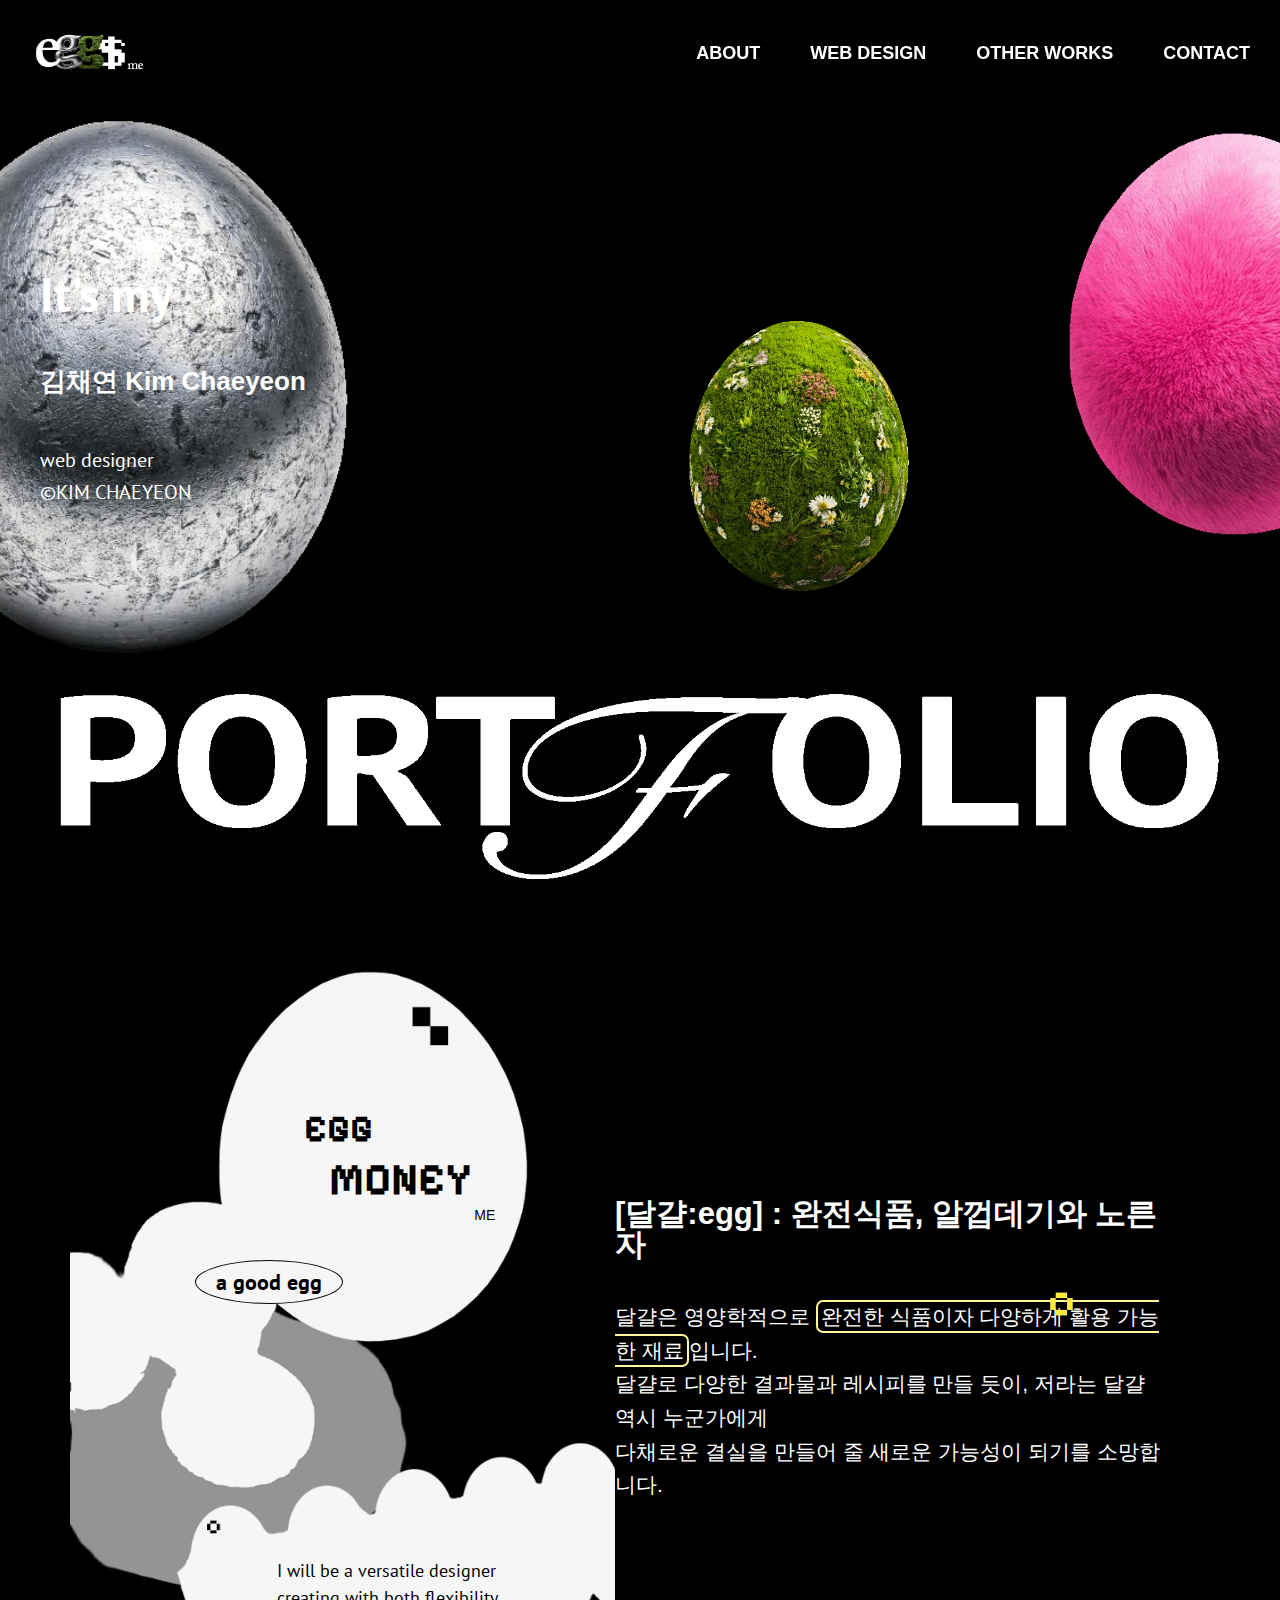
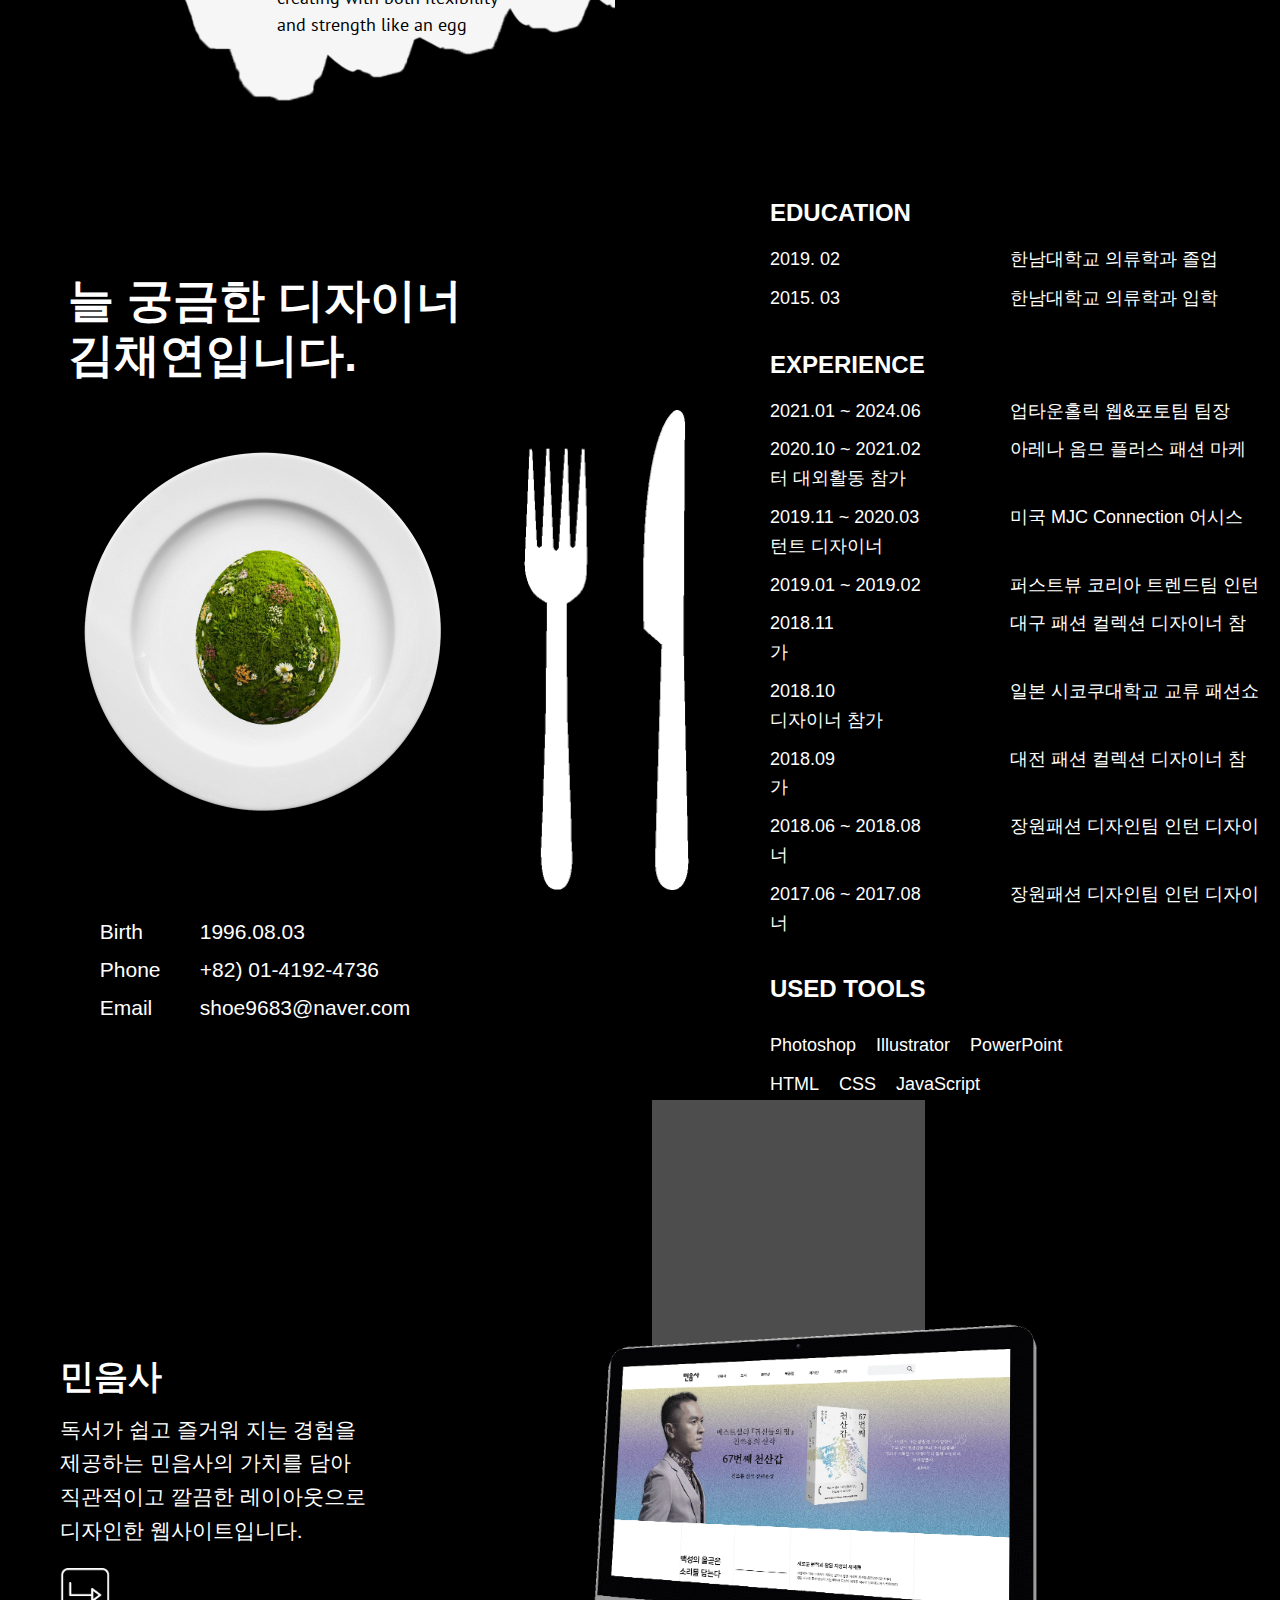
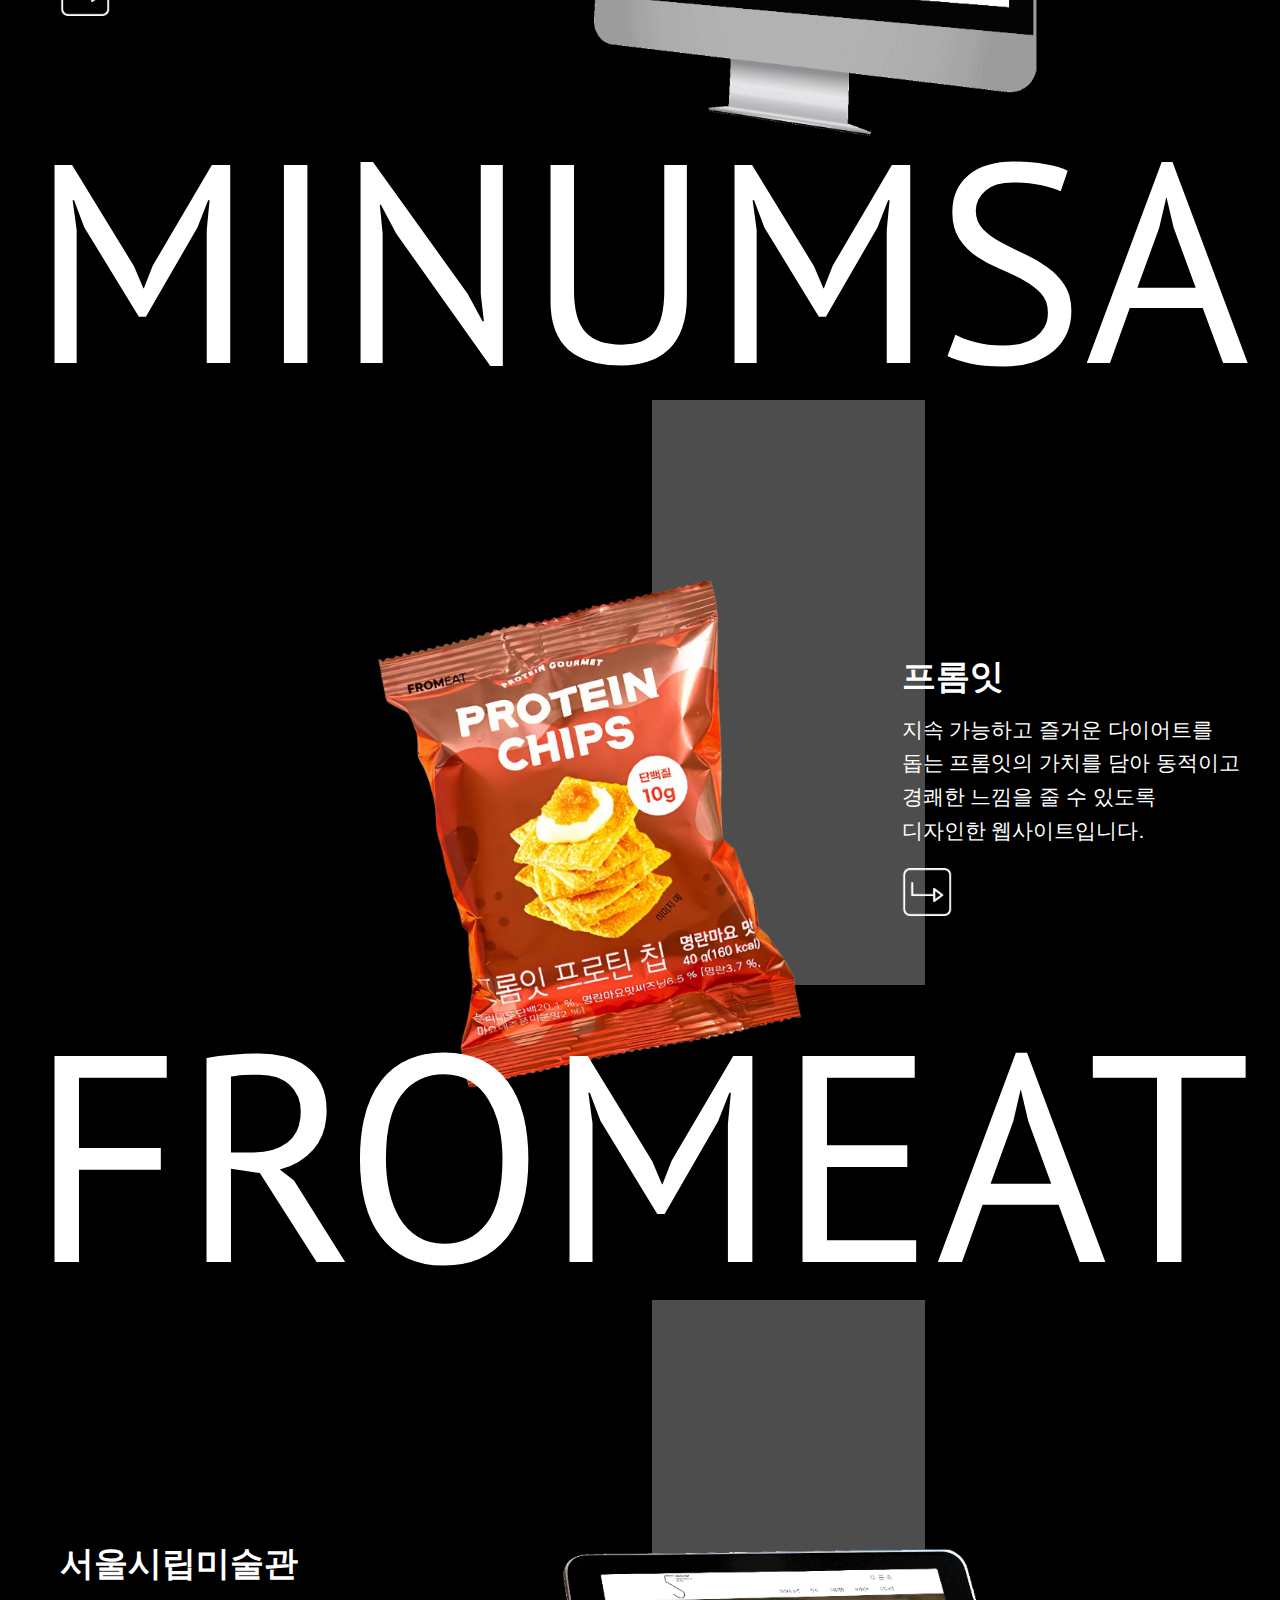
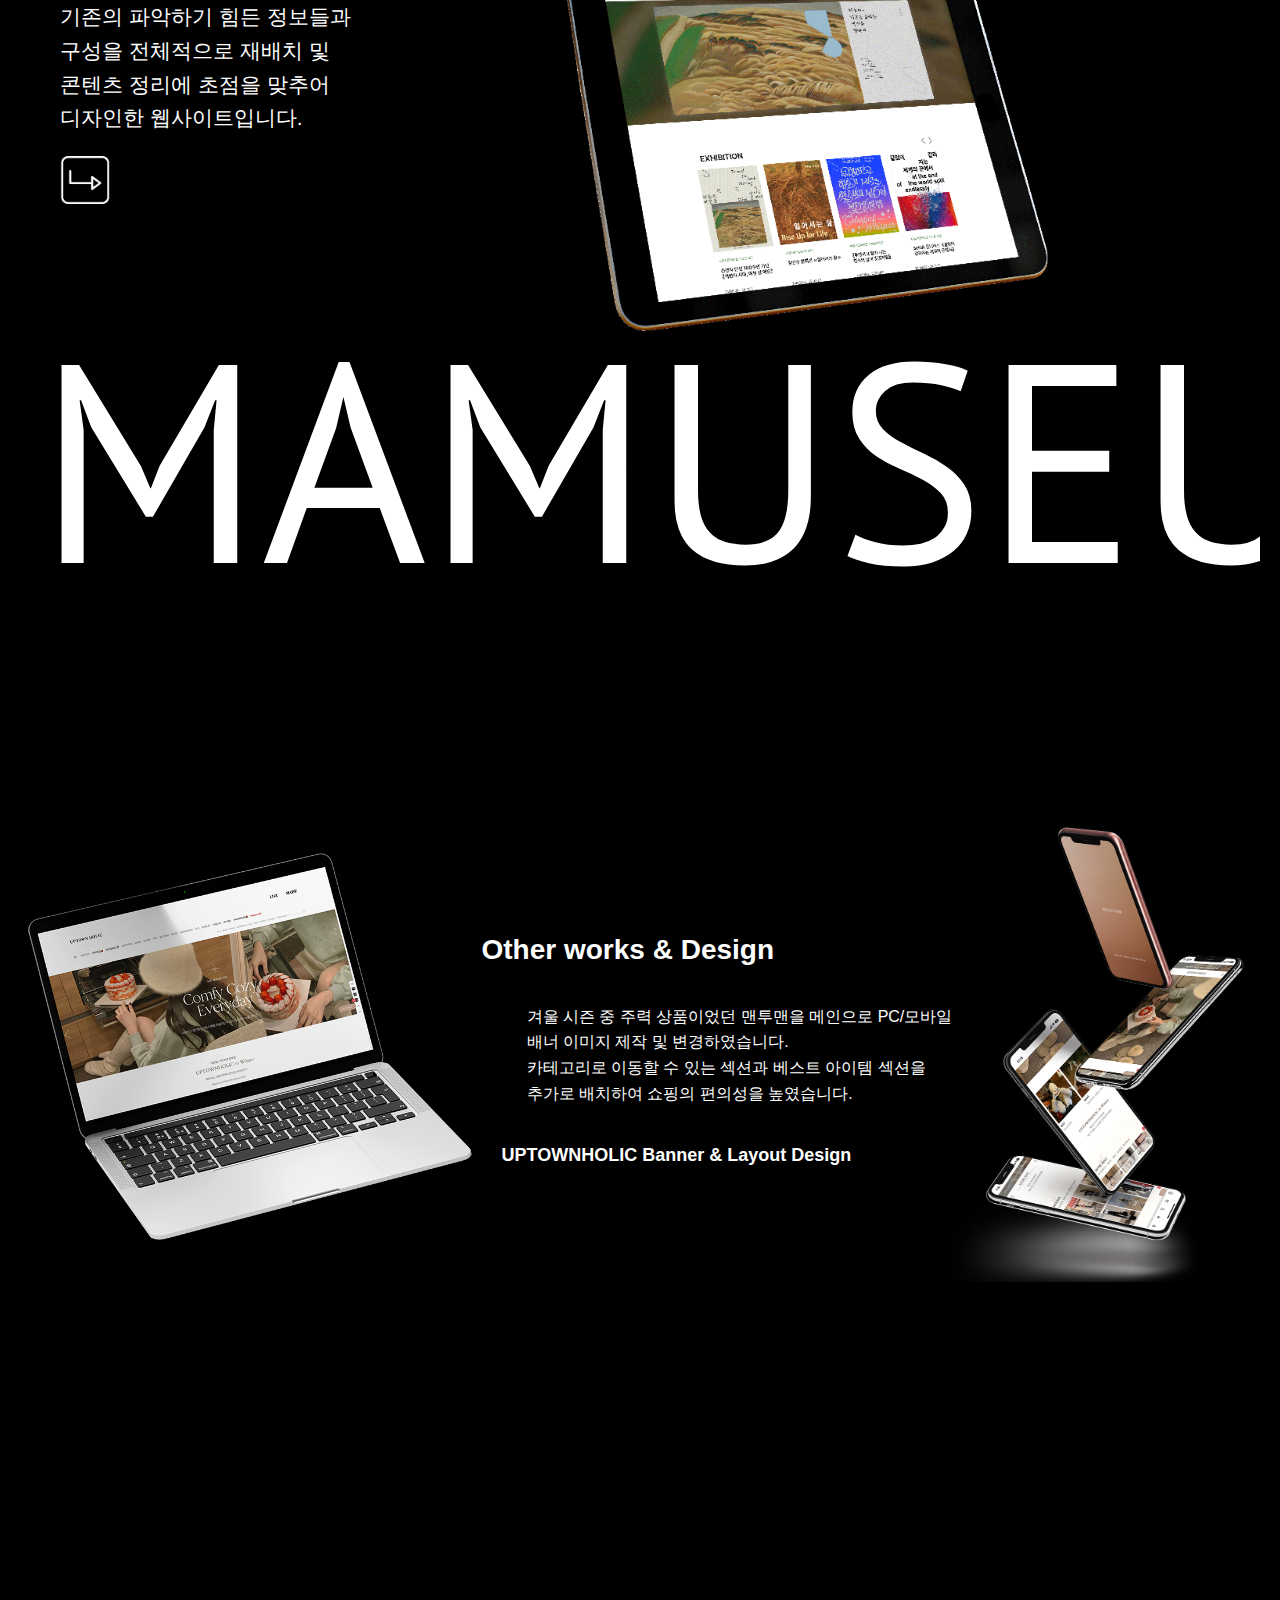
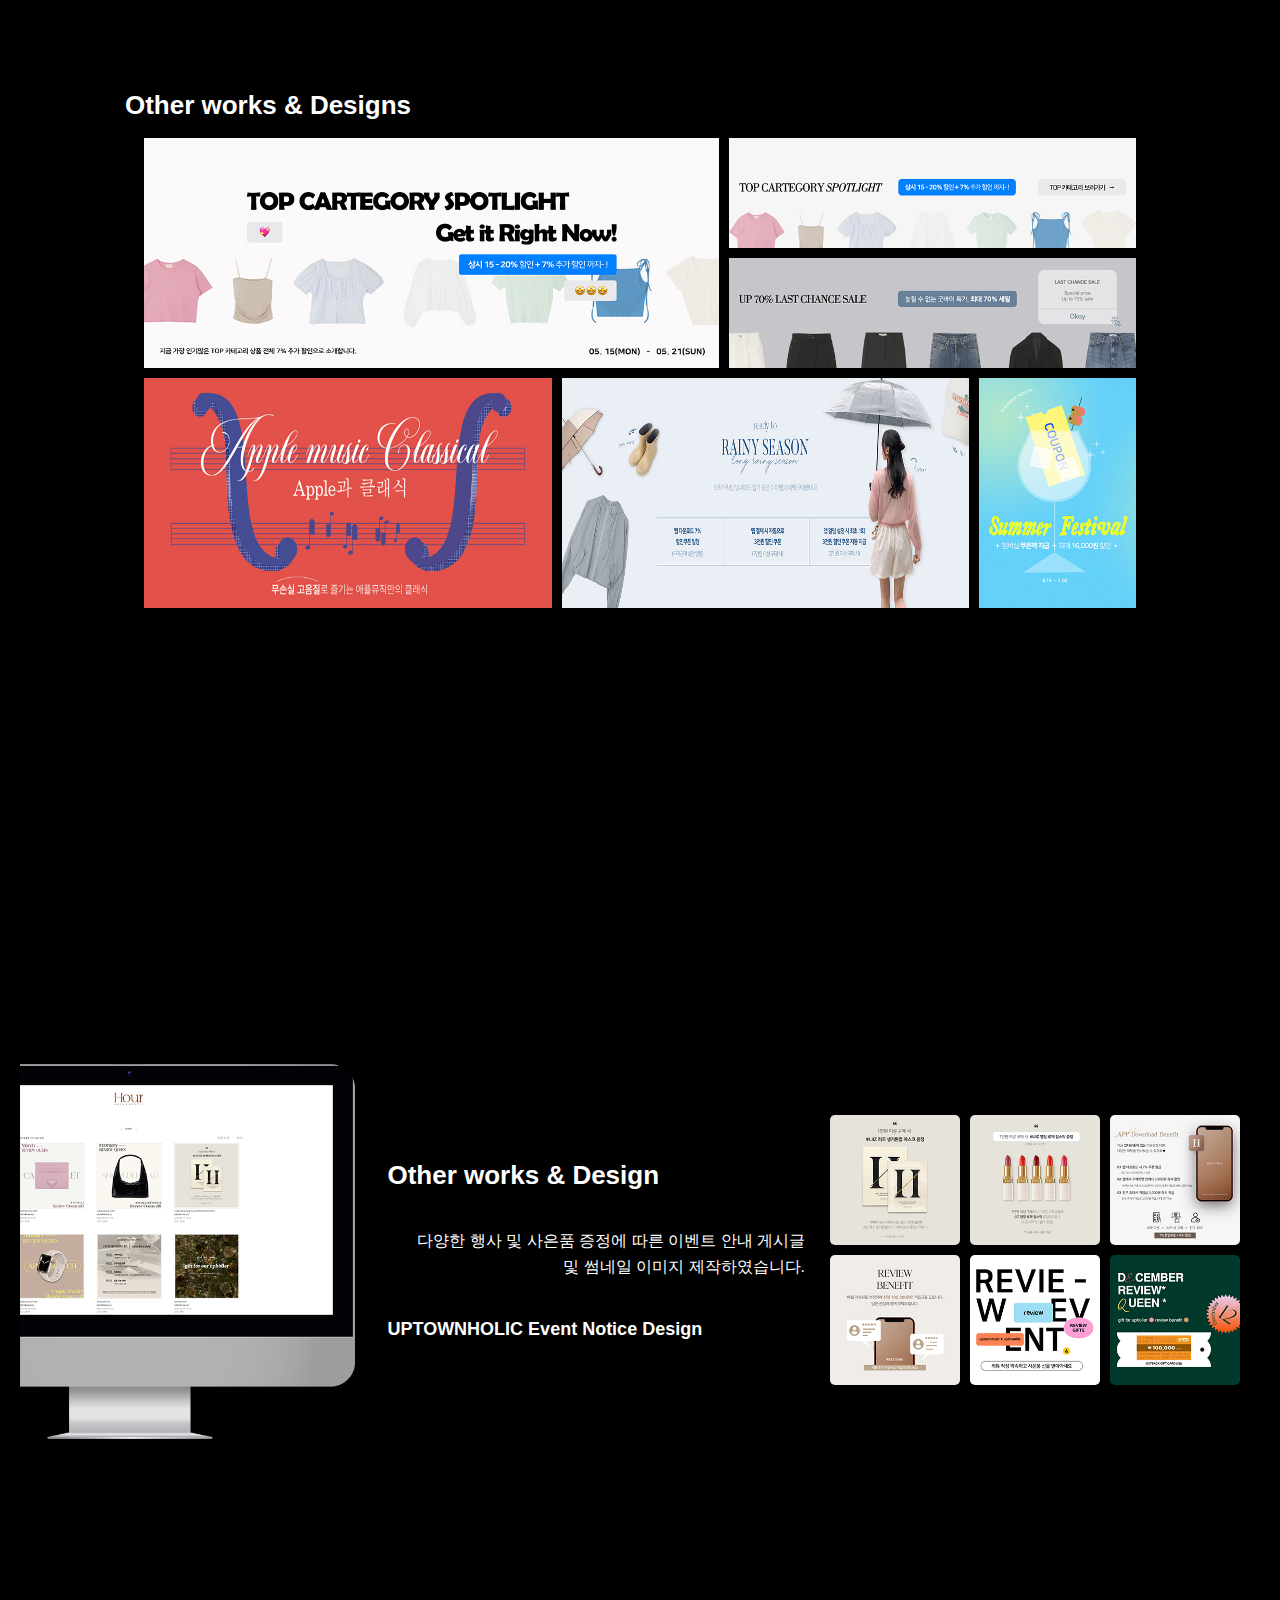
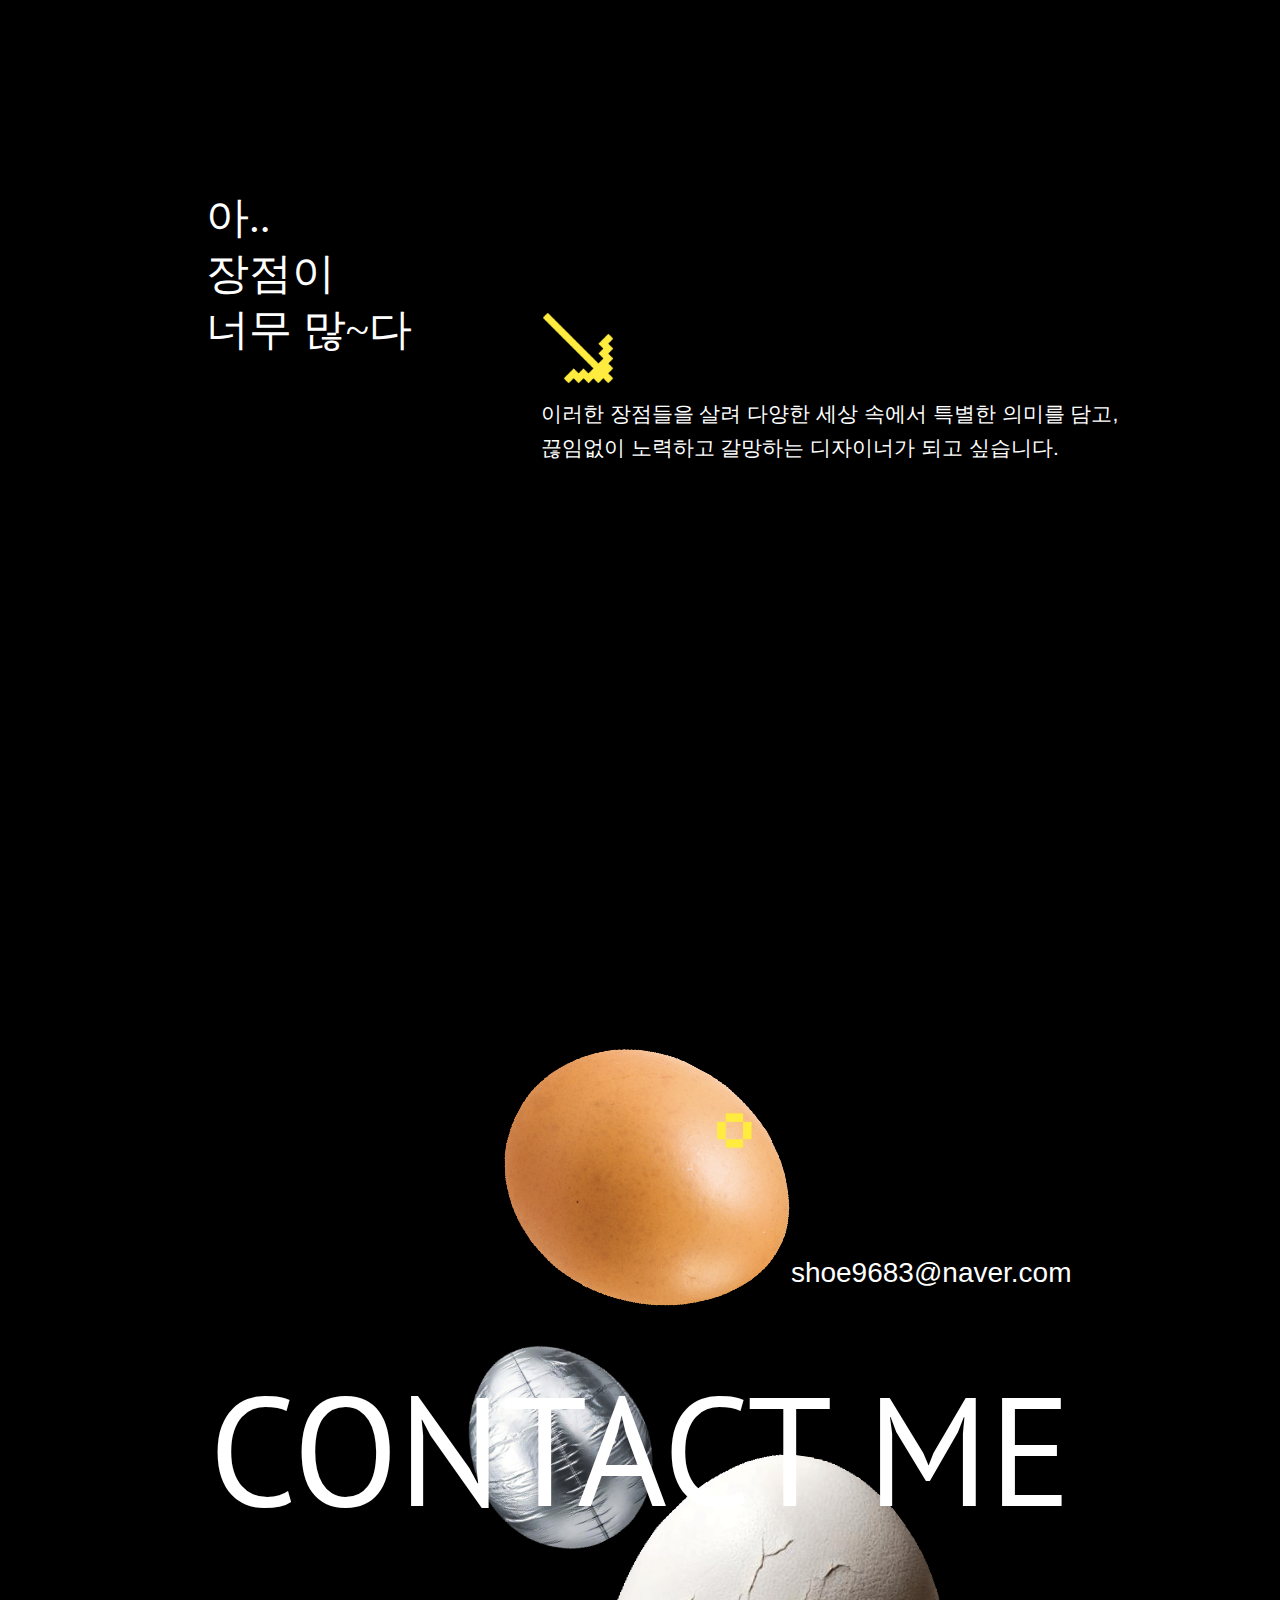
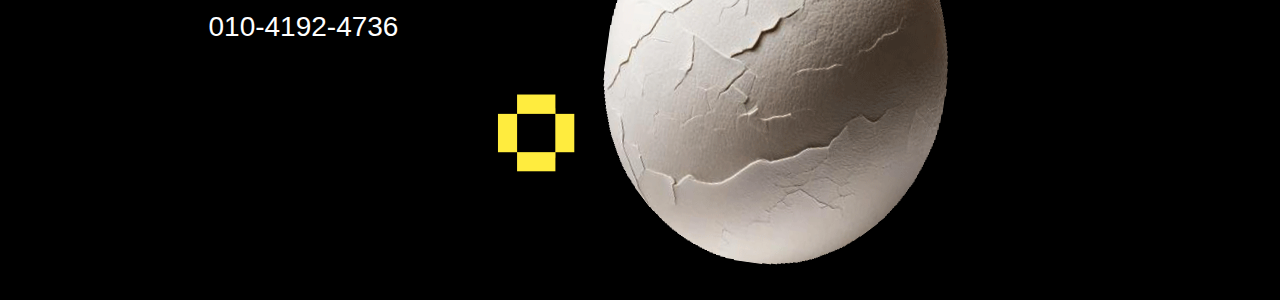
==== commit a102fe71: "initial commit" ====
--- a/index.html
+++ b/index.html
@@ -66,7 +66,7 @@
             <h3>[달걀:egg] : 완전식품, 알껍데기와 노른자</h3>
             <p>달걀은 영양학적으로 <span id="highlight">완전한 식품이자 다양하게 활용 가능한 재료</span>입니다.<br>
                 달걀로 다양한 결과물과 레시피를 만들 듯이, 저라는 달걀 역시 누군가에게<br>
-                <b>다채로운 결실을 만들어 줄 새로운 가능성</b>이 되기를 소망합니다.
+               <b>다채로운 결실을 만들어 줄 새로운 가능성</b>이 되기를 소망합니다.
             </p>
         </div>
     </section>
@@ -74,7 +74,7 @@
 
     <section id="content2">
         <div id="content2-left">
-            <h1>늘 새로운 디자이너<br>
+            <h1>늘 궁금한 디자이너<br>
                 <b>김채연</b>입니다.
             </h1>
             <div id="plate-egg">
@@ -133,9 +133,9 @@
             <p id="content-txt">독서가 쉽고 즐거워 지는 경험을<br>
                 제공하는 민음사의 가치를 담아<br>
                 직관적이고 깔끔한 레이아웃으로<br>
-                디자인한 고정형 웹사이트입니다.</p>
-
-            <a href="#"><!--백그라운드 이미지--></a>
+                디자인한 웹사이트입니다.</p>
+
+            <a href="minumsa/index.html"><!--백그라운드 이미지--></a>
         </div>
         <div id="project-section">
             <img src="images/minumsapc.png" alt="민음사 웹 사이트 리뉴얼 디자인 컴퓨터 목업 이미지">
@@ -154,10 +154,10 @@
             <h4 id="content2-title">프롬잇</h4>
             <p id="content2-txt">지속 가능하고 즐거운 다이어트를<br>
                 돕는 프롬잇의 가치를 담아 동적이고<br>
-                경쾌한 느낌을 줄 수 있도록 디자인한<br>
-                반응형 웹사이트입니다.</p>
-
-            <a href="#"><!--백그라운드 이미지--></a>
+                경쾌한 느낌을 줄 수 있도록<br>
+                디자인한 웹사이트입니다.</p>
+
+            <a href="fromeat/index.html"><!--백그라운드 이미지--></a>
         </div>
     </section>
     <!-- 프롬잇 리뉴얼 디자인 끝 -->
@@ -170,7 +170,7 @@
             <p id="content3-txt">기존의 파악하기 힘든 정보들과<br>
                 구성을 전체적으로 재배치 및<br>
                 콘텐츠 정리에 초점을 맞추어<br>
-                디자인한 고정형 웹사이트입니다.</p>
+                디자인한 웹사이트입니다.</p>
 
             <a href="#"><!--백그라운드 이미지--></a>
 
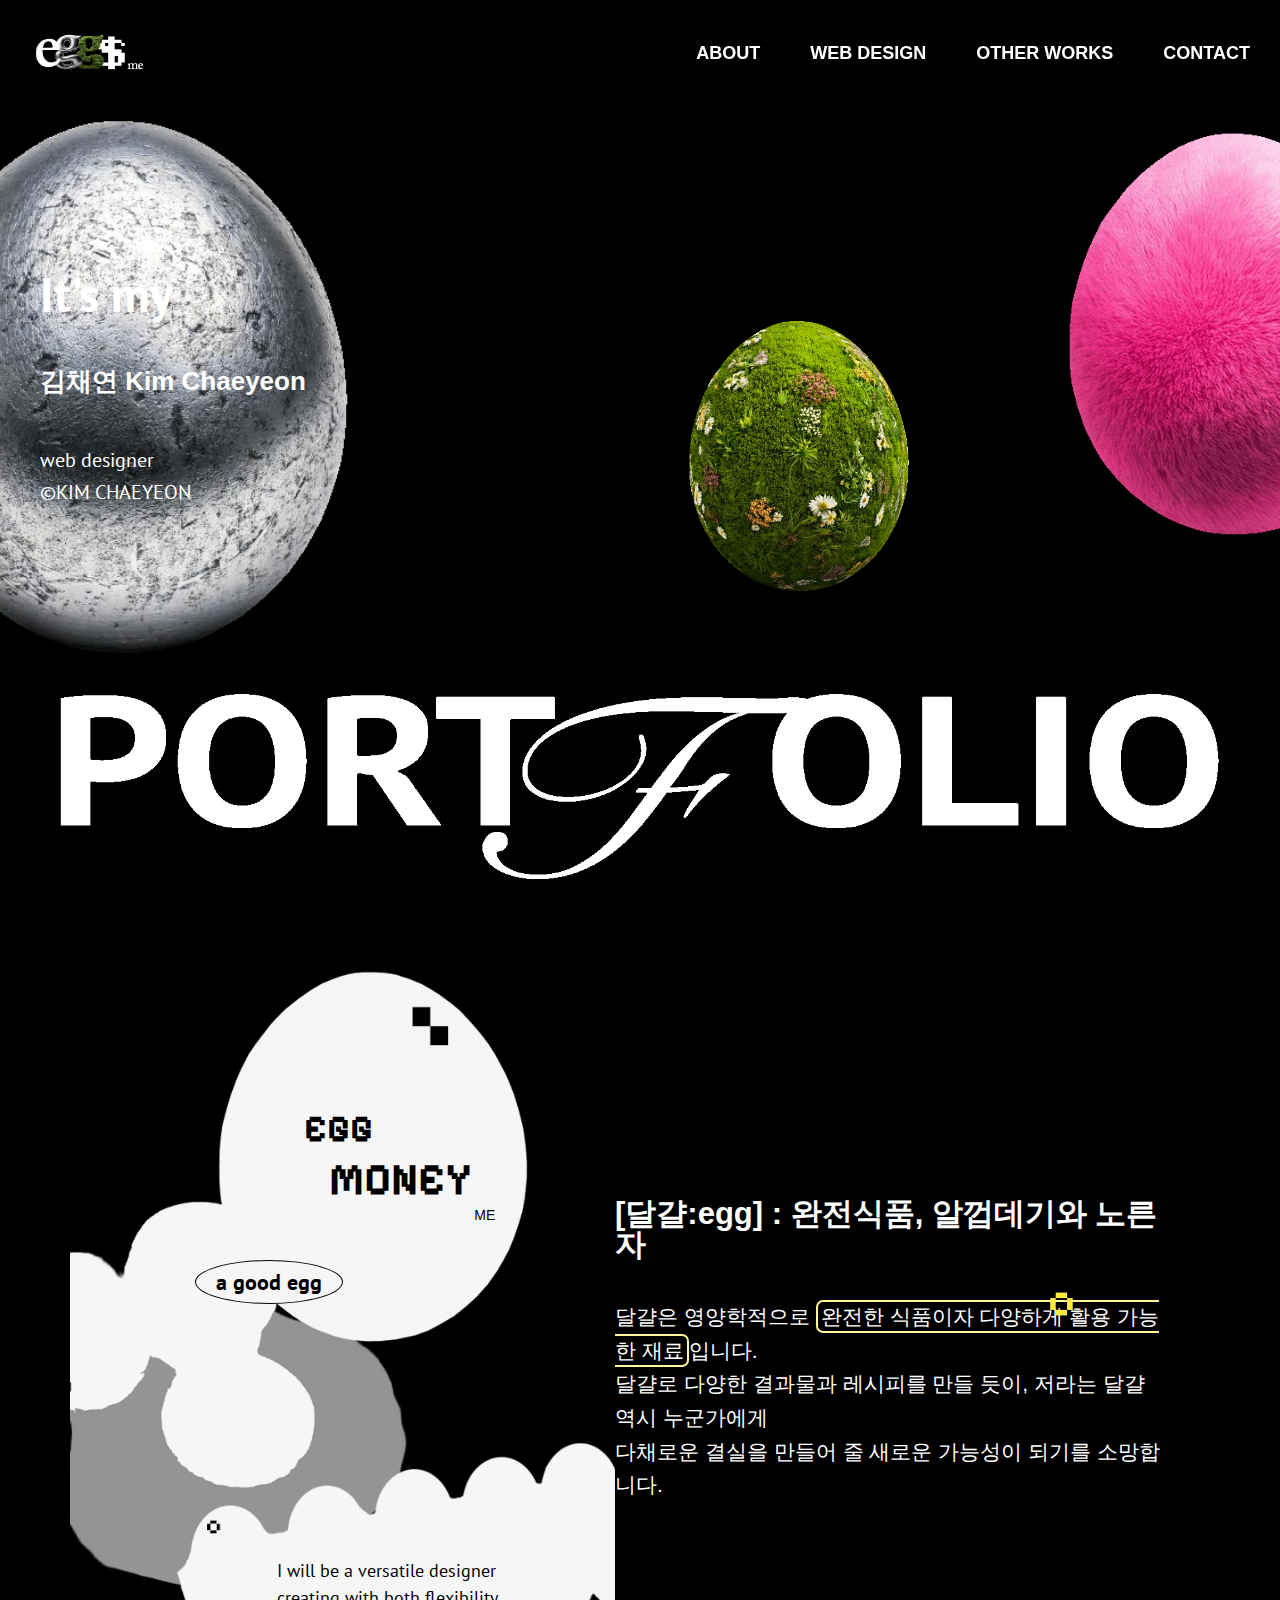
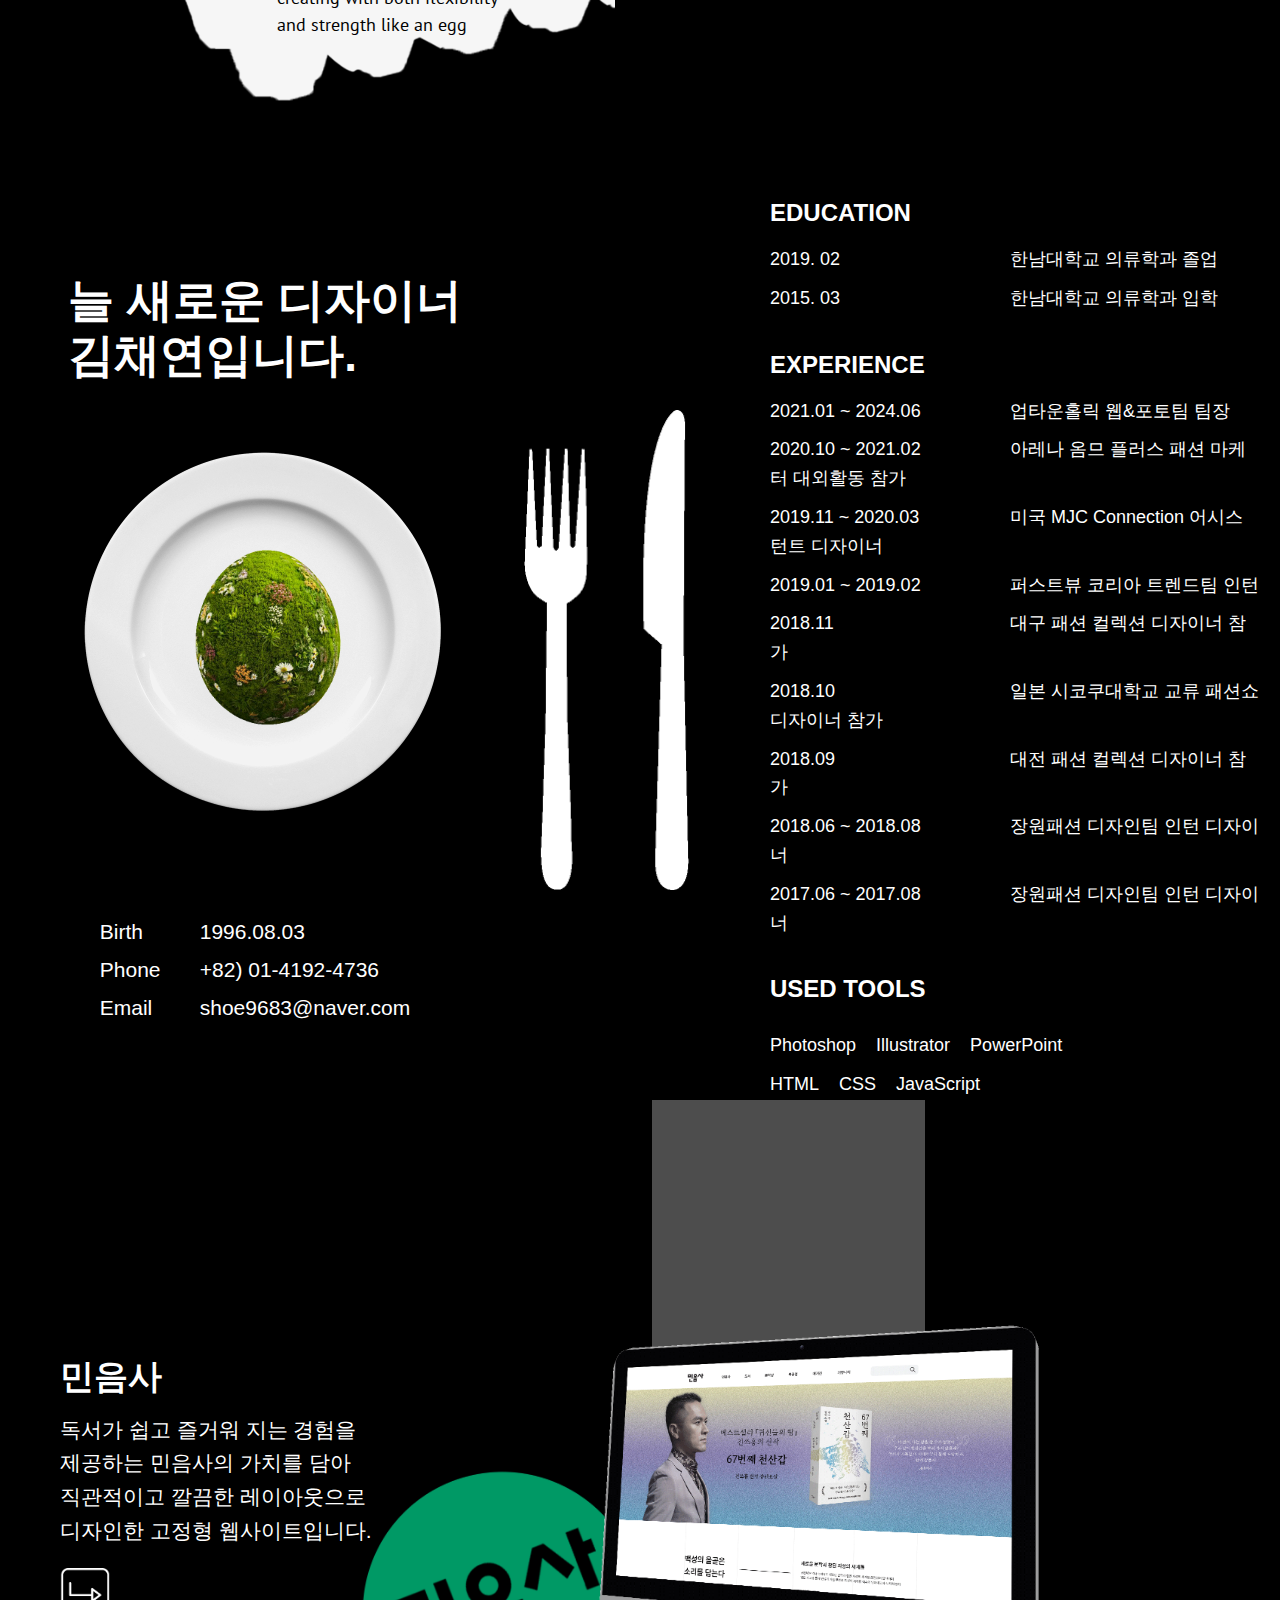
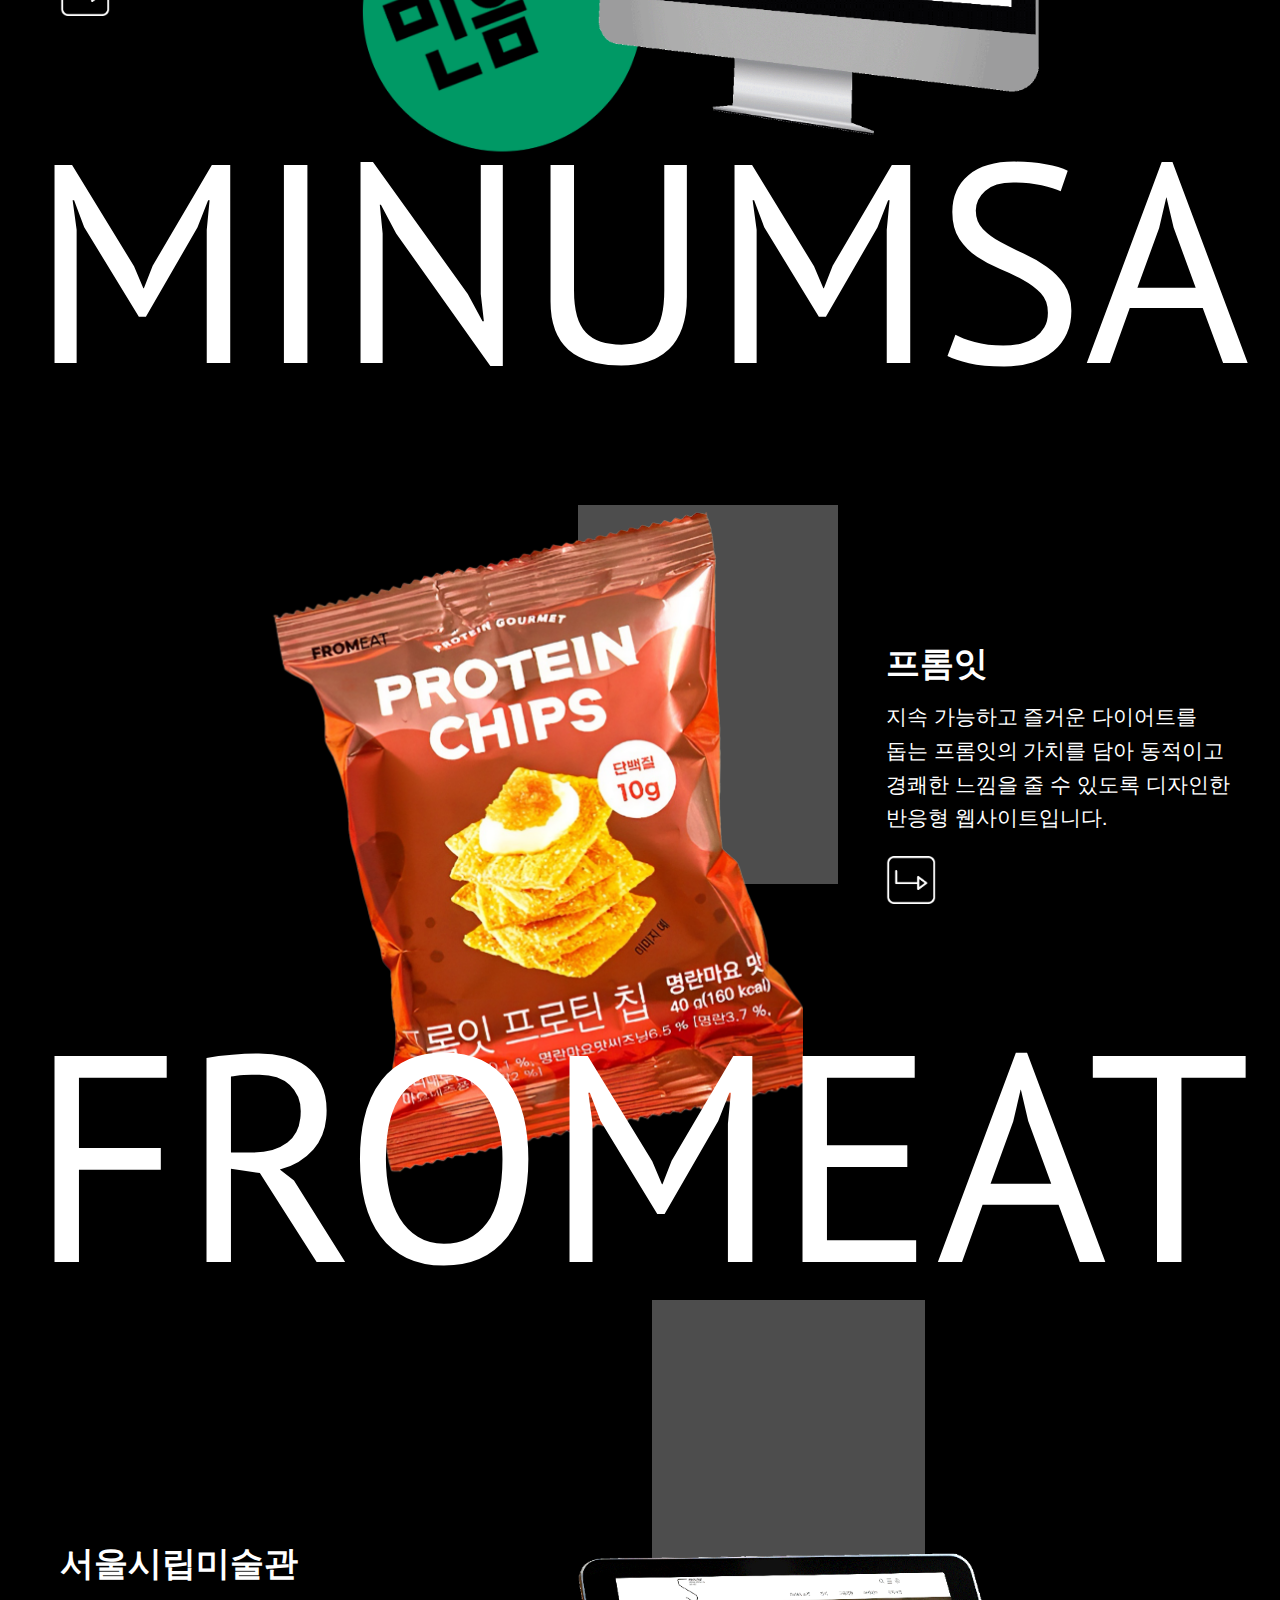
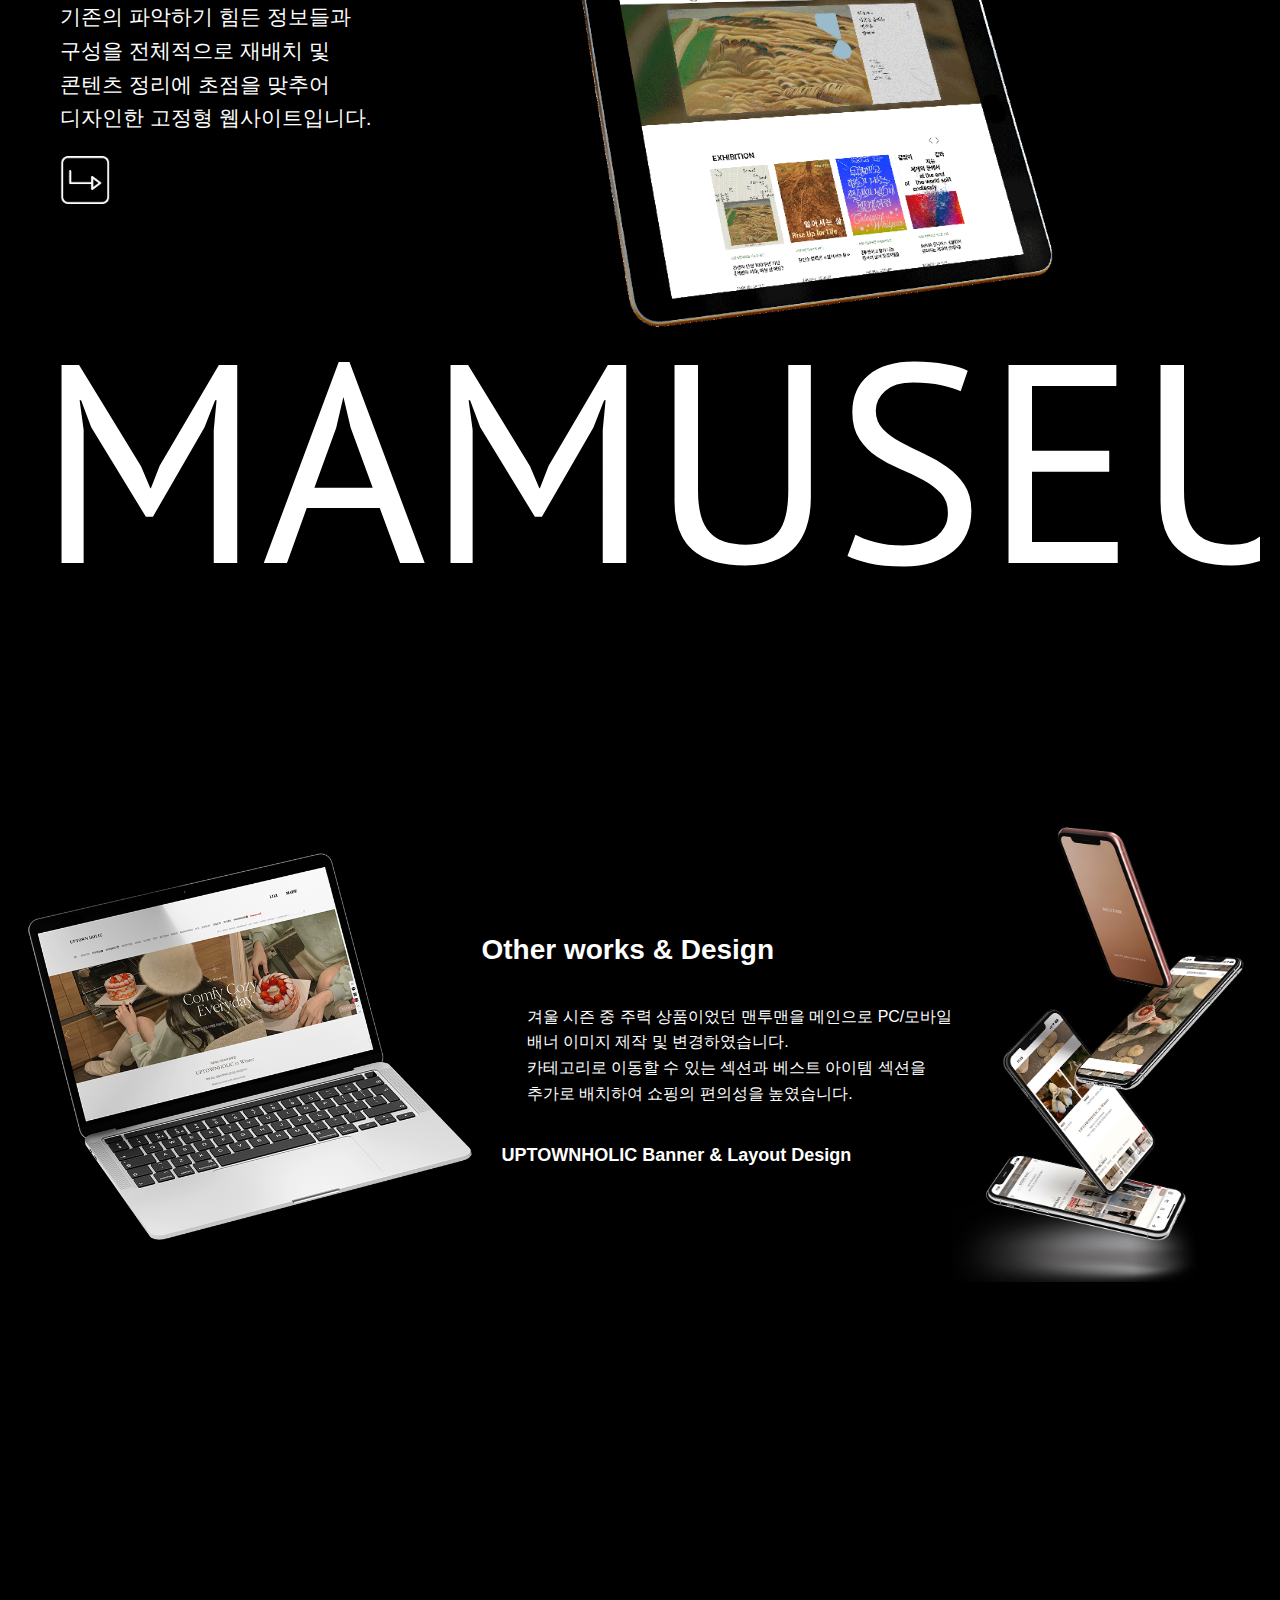
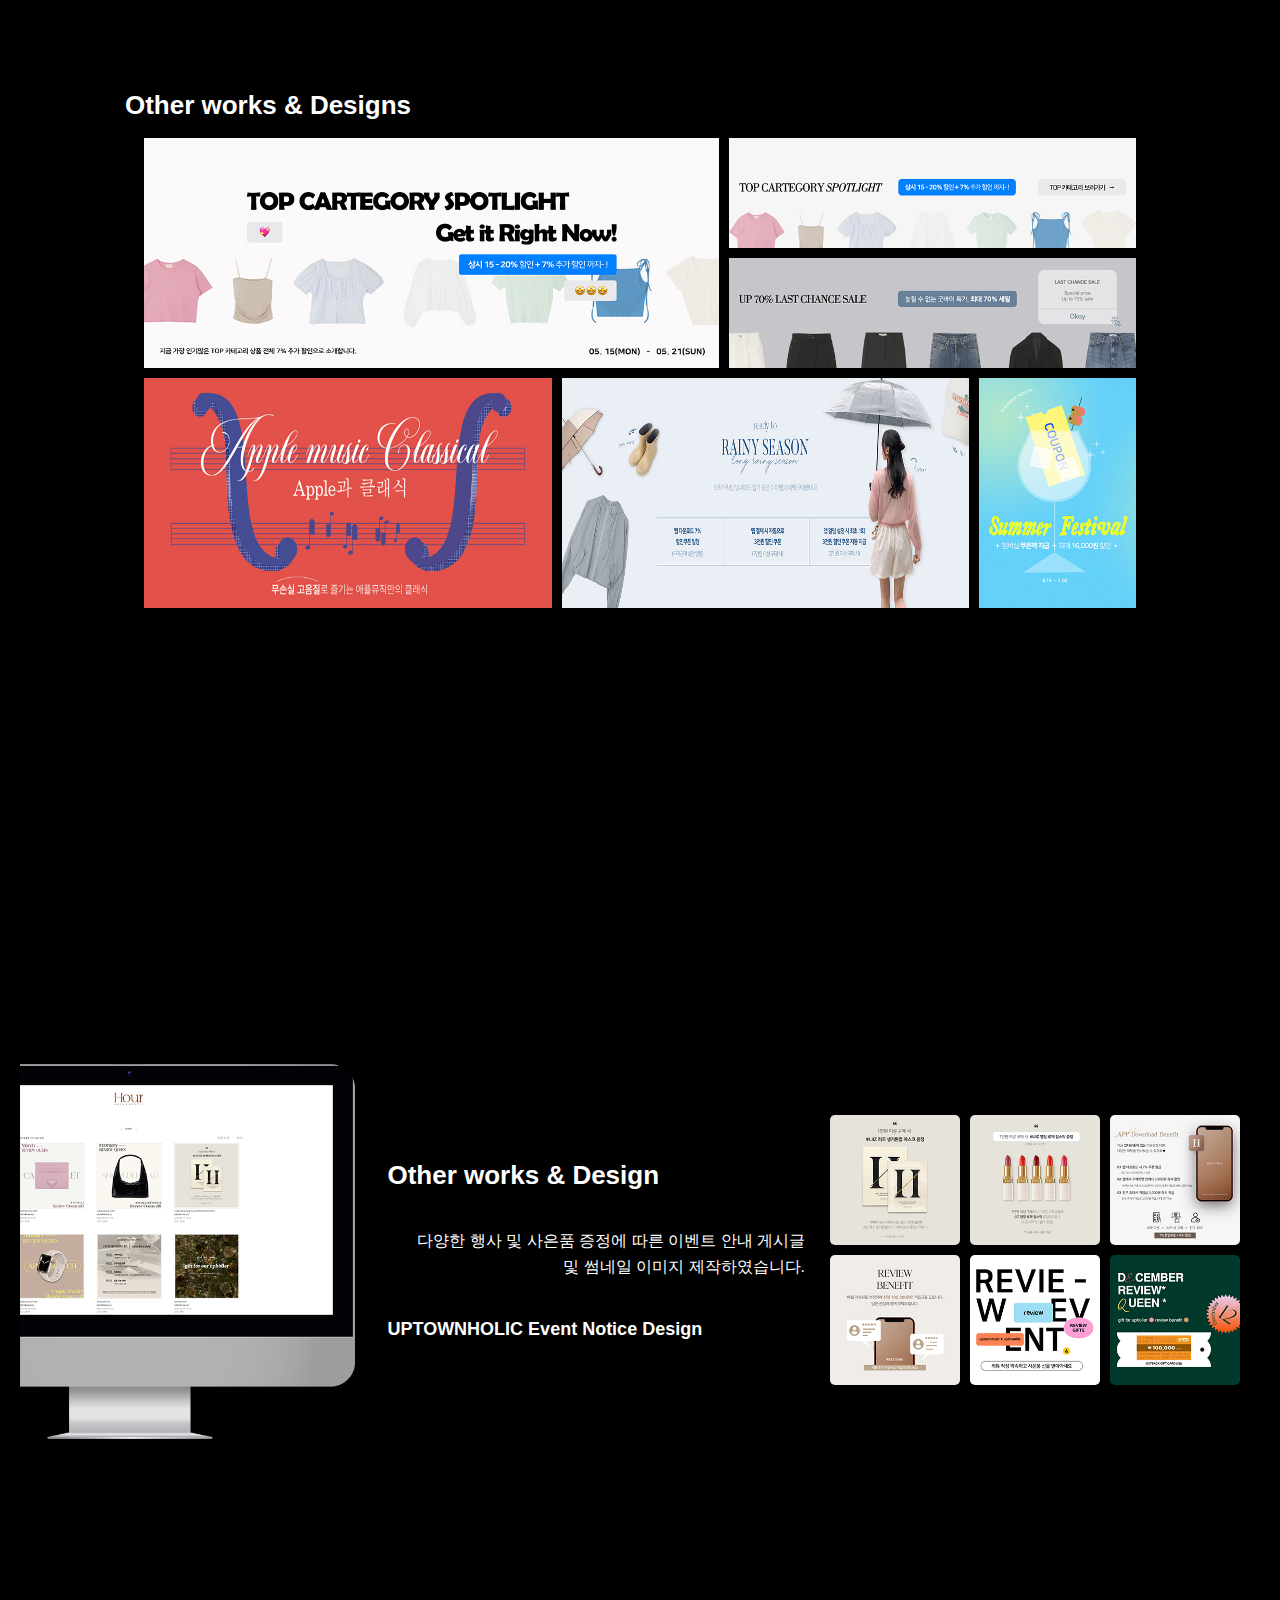
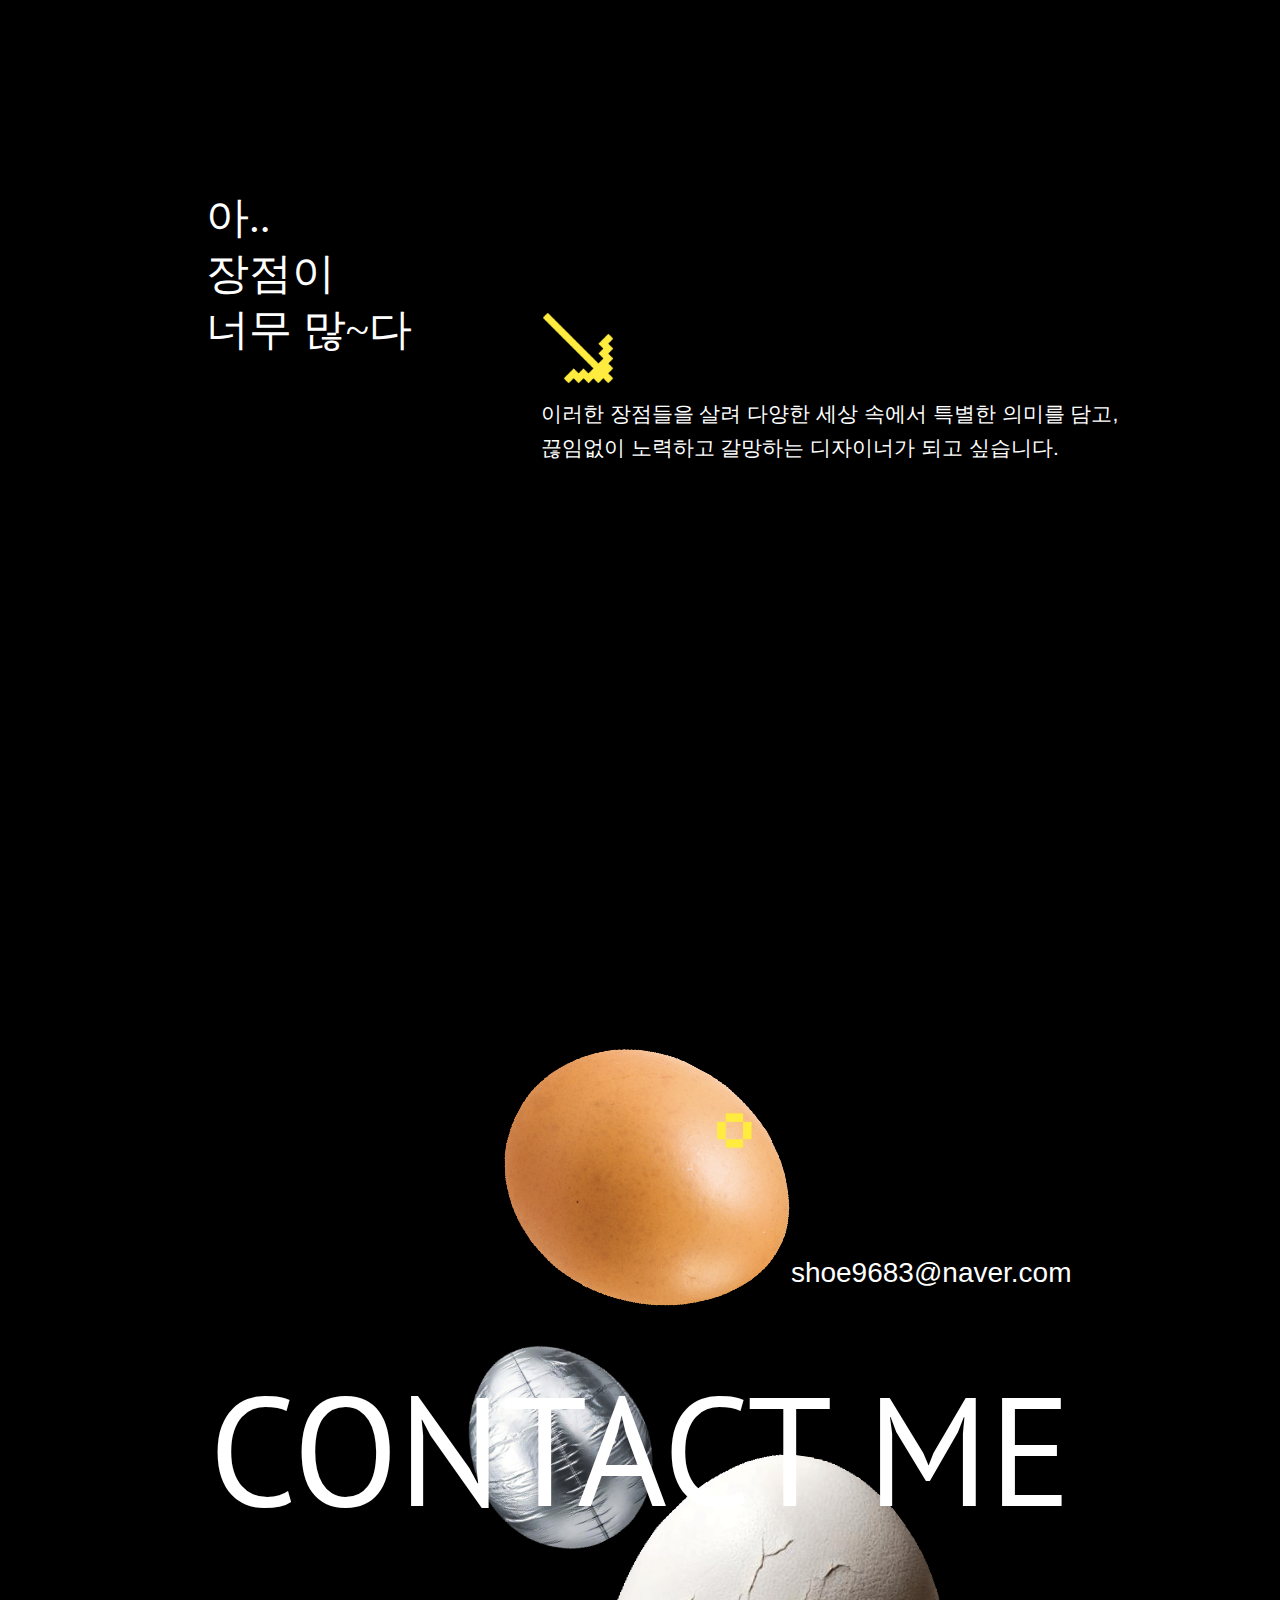
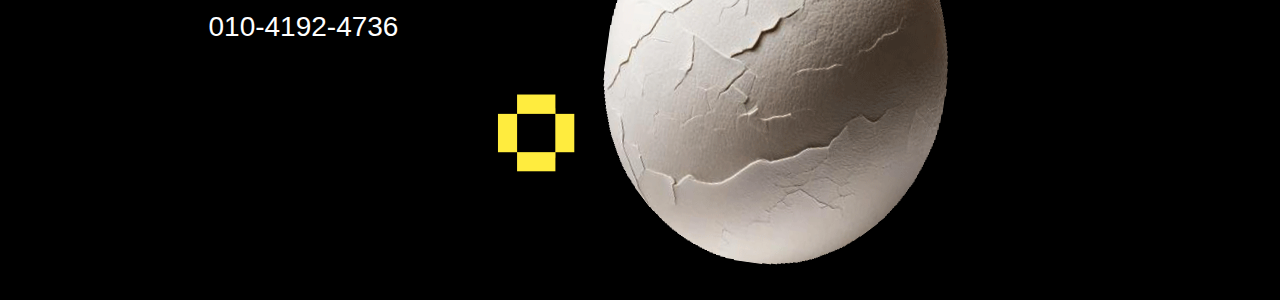
==== commit 764d638c: "initial commit" ====
--- a/index.html
+++ b/index.html
@@ -66,7 +66,7 @@
             <h3>[달걀:egg] : 완전식품, 알껍데기와 노른자</h3>
             <p>달걀은 영양학적으로 <span id="highlight">완전한 식품이자 다양하게 활용 가능한 재료</span>입니다.<br>
                 달걀로 다양한 결과물과 레시피를 만들 듯이, 저라는 달걀 역시 누군가에게<br>
-               <b>다채로운 결실을 만들어 줄 새로운 가능성</b>이 되기를 소망합니다.
+                <b>다채로운 결실을 만들어 줄 새로운 가능성</b>이 되기를 소망합니다.
             </p>
         </div>
     </section>
@@ -74,7 +74,7 @@
 
     <section id="content2">
         <div id="content2-left">
-            <h1>늘 궁금한 디자이너<br>
+            <h1>늘 새로운 디자이너<br>
                 <b>김채연</b>입니다.
             </h1>
             <div id="plate-egg">
@@ -133,13 +133,14 @@
             <p id="content-txt">독서가 쉽고 즐거워 지는 경험을<br>
                 제공하는 민음사의 가치를 담아<br>
                 직관적이고 깔끔한 레이아웃으로<br>
-                디자인한 웹사이트입니다.</p>
+                디자인한 고정형 웹사이트입니다.</p>
 
             <a href="minumsa/index.html"><!--백그라운드 이미지--></a>
         </div>
         <div id="project-section">
             <img src="images/minumsapc.png" alt="민음사 웹 사이트 리뉴얼 디자인 컴퓨터 목업 이미지">
         </div>
+        <img src="images/minumsalogo.png" alt="초록색 원 안에 민음사 로고 이미지">
     </section>
     <!-- 민음사 리뉴얼 디자인 끝 -->
 
@@ -147,15 +148,15 @@
         <div id="project2-title">FROMEAT</div>
 
         <div id="project2-section">
-            <img src="images/proteinchips.png" alt="프롬잇 프로틴칩 과자 포장 이미지">
+            <a href="fromeat/index.html"><img src="images/proteinchips.png" alt="프롬잇 프로틴칩 과자 포장 이미지"></a>
         </div>
 
         <div id="project2-content">
             <h4 id="content2-title">프롬잇</h4>
             <p id="content2-txt">지속 가능하고 즐거운 다이어트를<br>
                 돕는 프롬잇의 가치를 담아 동적이고<br>
-                경쾌한 느낌을 줄 수 있도록<br>
-                디자인한 웹사이트입니다.</p>
+                경쾌한 느낌을 줄 수 있도록 디자인한<br>
+                반응형 웹사이트입니다.</p>
 
             <a href="fromeat/index.html"><!--백그라운드 이미지--></a>
         </div>
@@ -170,7 +171,7 @@
             <p id="content3-txt">기존의 파악하기 힘든 정보들과<br>
                 구성을 전체적으로 재배치 및<br>
                 콘텐츠 정리에 초점을 맞추어<br>
-                디자인한 웹사이트입니다.</p>
+                디자인한 고정형 웹사이트입니다.</p>
 
             <a href="#"><!--백그라운드 이미지--></a>
 
--- a/css/style.css
+++ b/css/style.css
@@ -436,10 +436,18 @@
   z-index: 2;
 }
 
+.project>img {
+  position: absolute;
+  width: 325px;
+  top: 38%;
+  left: 26%;
+  animation: spin 10s linear infinite;
+}
+
 /* 프롬잇 리뉴얼 디자인 섹션 */
 #project2-title {
   position: absolute;
-  bottom: 0;
+  bottom: 0px;
   font-family: "PT Sans", sans-serif;
   font-size: 23vw;
   color: white;
@@ -453,15 +461,32 @@
   display: flex;
   justify-content: center;
   align-items: center;
+  position: relative;
+}
+
+#project2-section > a {
+  display: inline-block;
+  width: 100%; 
+  max-width: 700px;
+  height: auto;
+  overflow: hidden;
+  z-index: 5;
+}
+
+#project2-section > a > img {
+  width: 100%;
+  height: auto;
+  display: block;
+  margin-left: 100px;
 }
 
 #project2-section::before {
   content: "";
   position: absolute;
   top: 0;
-  right: 27%;
-  width: 22%;
-  height: 65%;
+  right: 5.5%;
+  width: 30%;
+  height: 55%;
   background-color: rgba(255, 255, 255, 0.3);
   z-index: 1;
 }
@@ -478,8 +503,8 @@
   flex-direction: column;
   justify-content: flex-start;
   align-items: flex-start;
-  margin-right: 20px;
-  margin-bottom: 10%;
+  margin-right: 30px;
+  margin-bottom: 12%;
 }
 
 #content2-title {
@@ -1009,6 +1034,15 @@
   animation: float 4s ease-in-out infinite;
 }
 
+/* 회전 애니메이션 정의 */
+@keyframes spin {
+  0% {
+    transform: rotate(0deg);
+  }
+  100% {
+    transform: rotate(360deg);
+  }
+}
 
 /* 위에서부터 아래로 떨어지기 */
 /*아래로 떨어졌을 때 각 아이템 요소들 css로 지정했던 위치로 떨어지도록 설정 필요 */
@@ -1109,4 +1143,41 @@
   padding: 35px 170px;
 }
 
-
+/* 1200px 이상: 기본 스타일 유지 */
+
+@media (max-width: 1199px) {
+  /* 태블릿: 768px ~ 1199px */
+  header {
+    padding: 20px;
+  }
+
+  #menu {
+    gap: 30px;
+  }
+
+  #content0 #intro-text h4 {
+    font-size: 36px;
+  }
+
+  #eggs img {
+    width: 70%; /* 이미지 크기 축소 */
+    height: auto;
+  }
+
+  #content1, #content2 {
+    flex-direction: column; /* 레이아웃 수직 정렬 */
+    padding: 20px;
+  }
+
+  #content1-right, #content2-right {
+    margin: 0; /* 여백 제거 */
+  }
+
+  #project-title, #project2-title, #project3-title {
+    font-size: 16vw; /* 텍스트 크기 조정 */
+  }
+
+  .project > img {
+    width: 60%; /* 프로젝트 이미지 축소 */
+  }
+}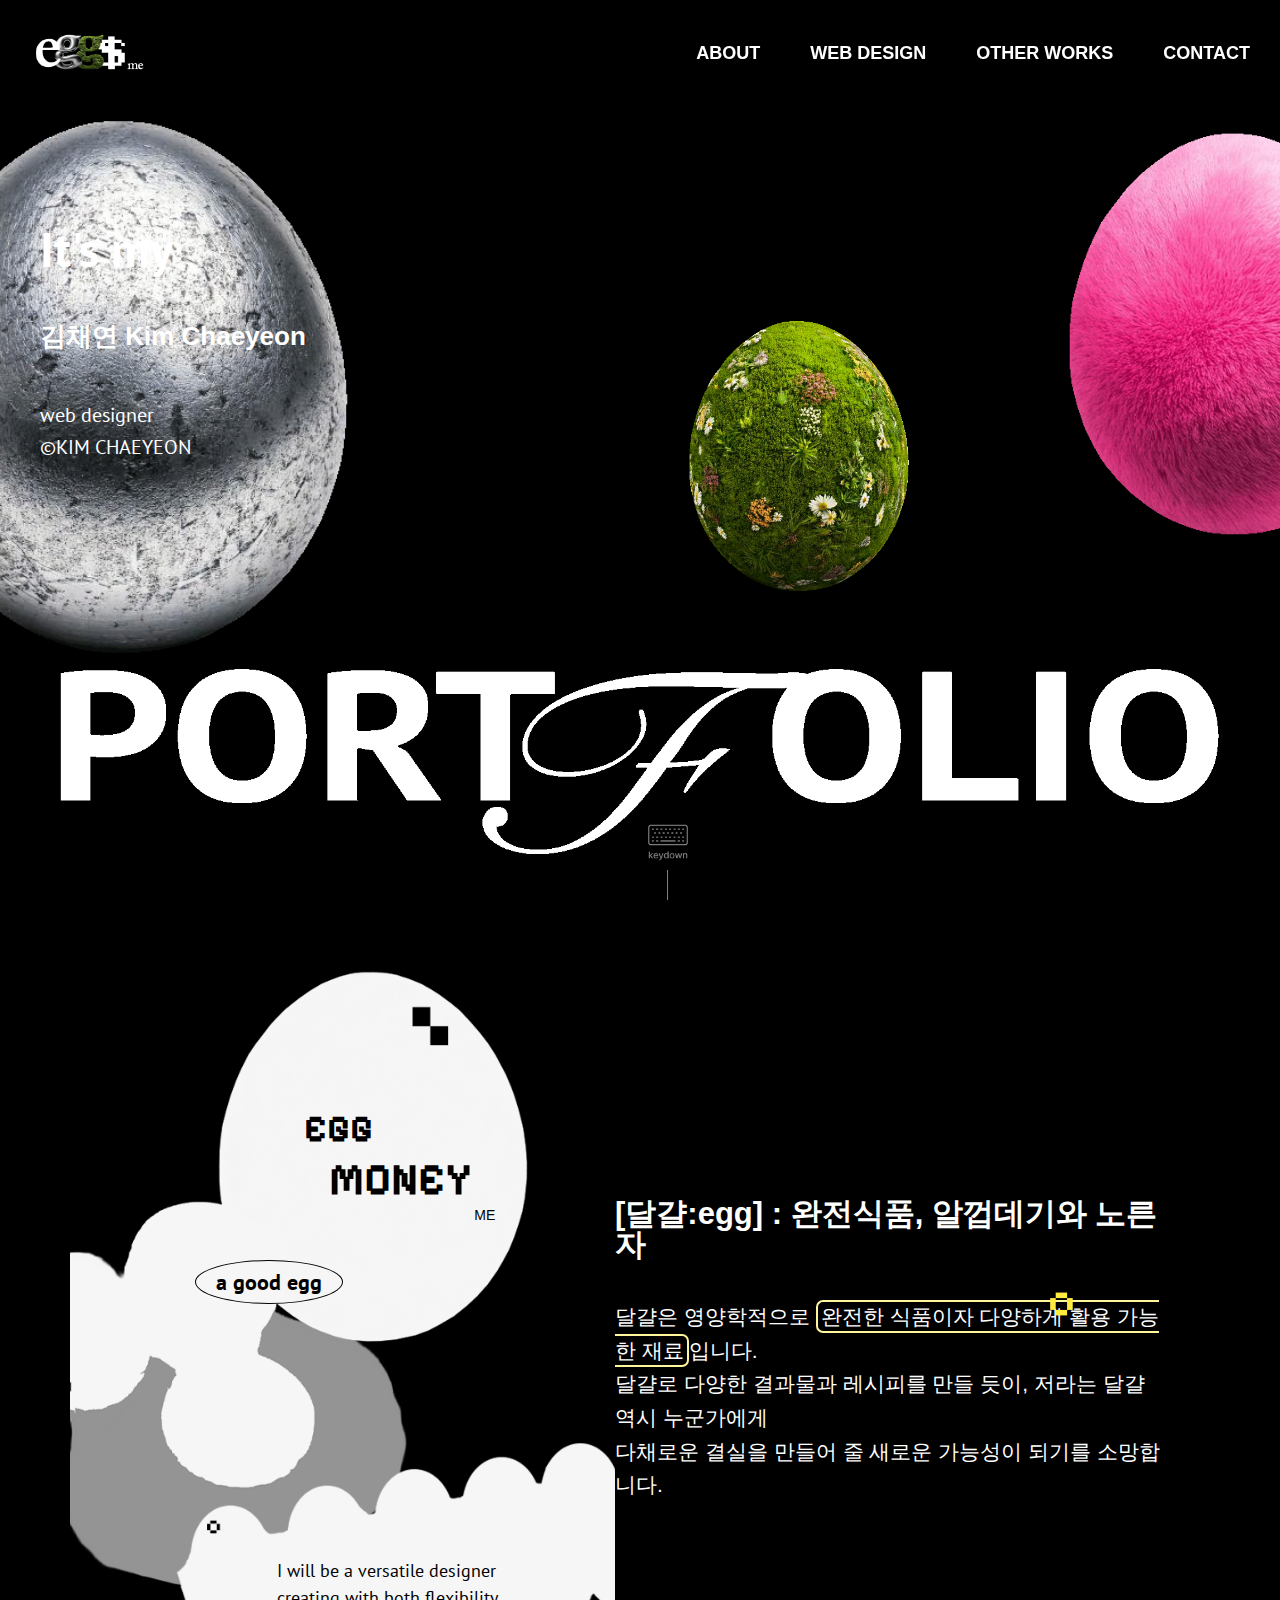
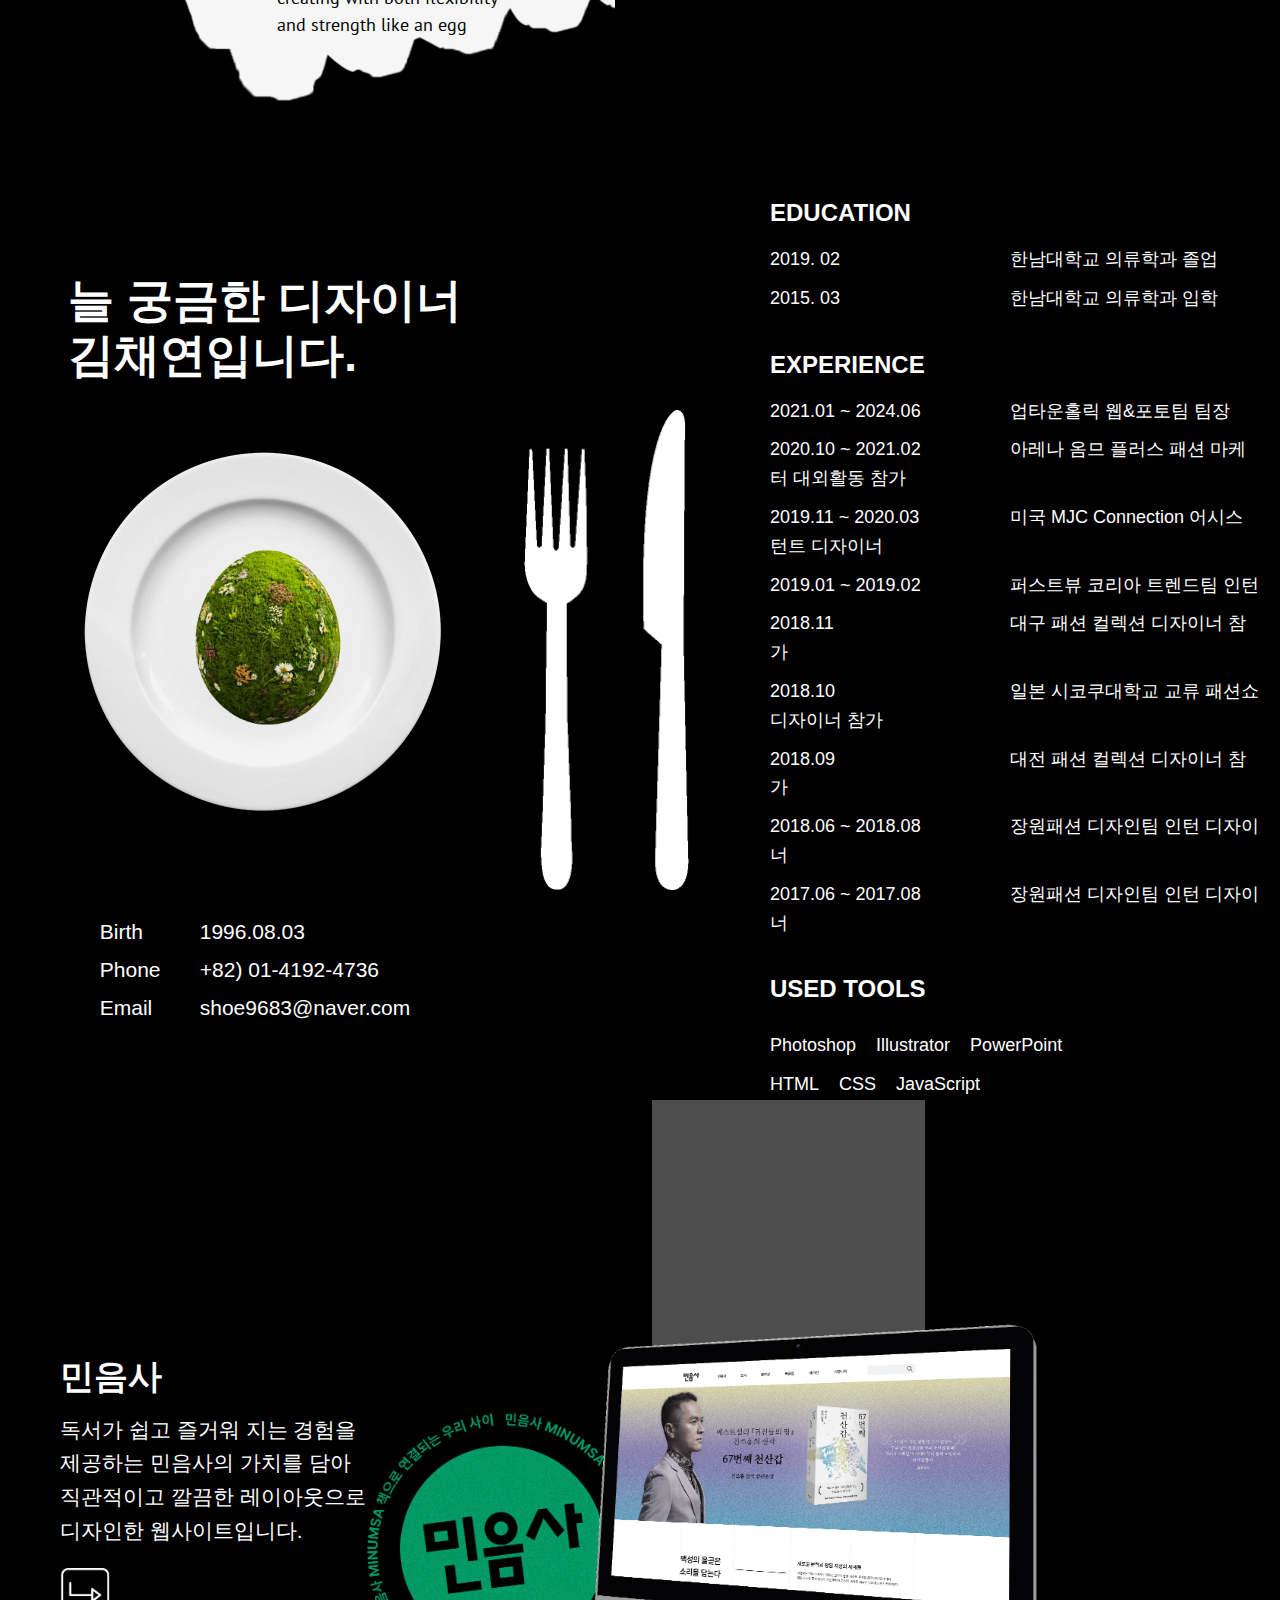
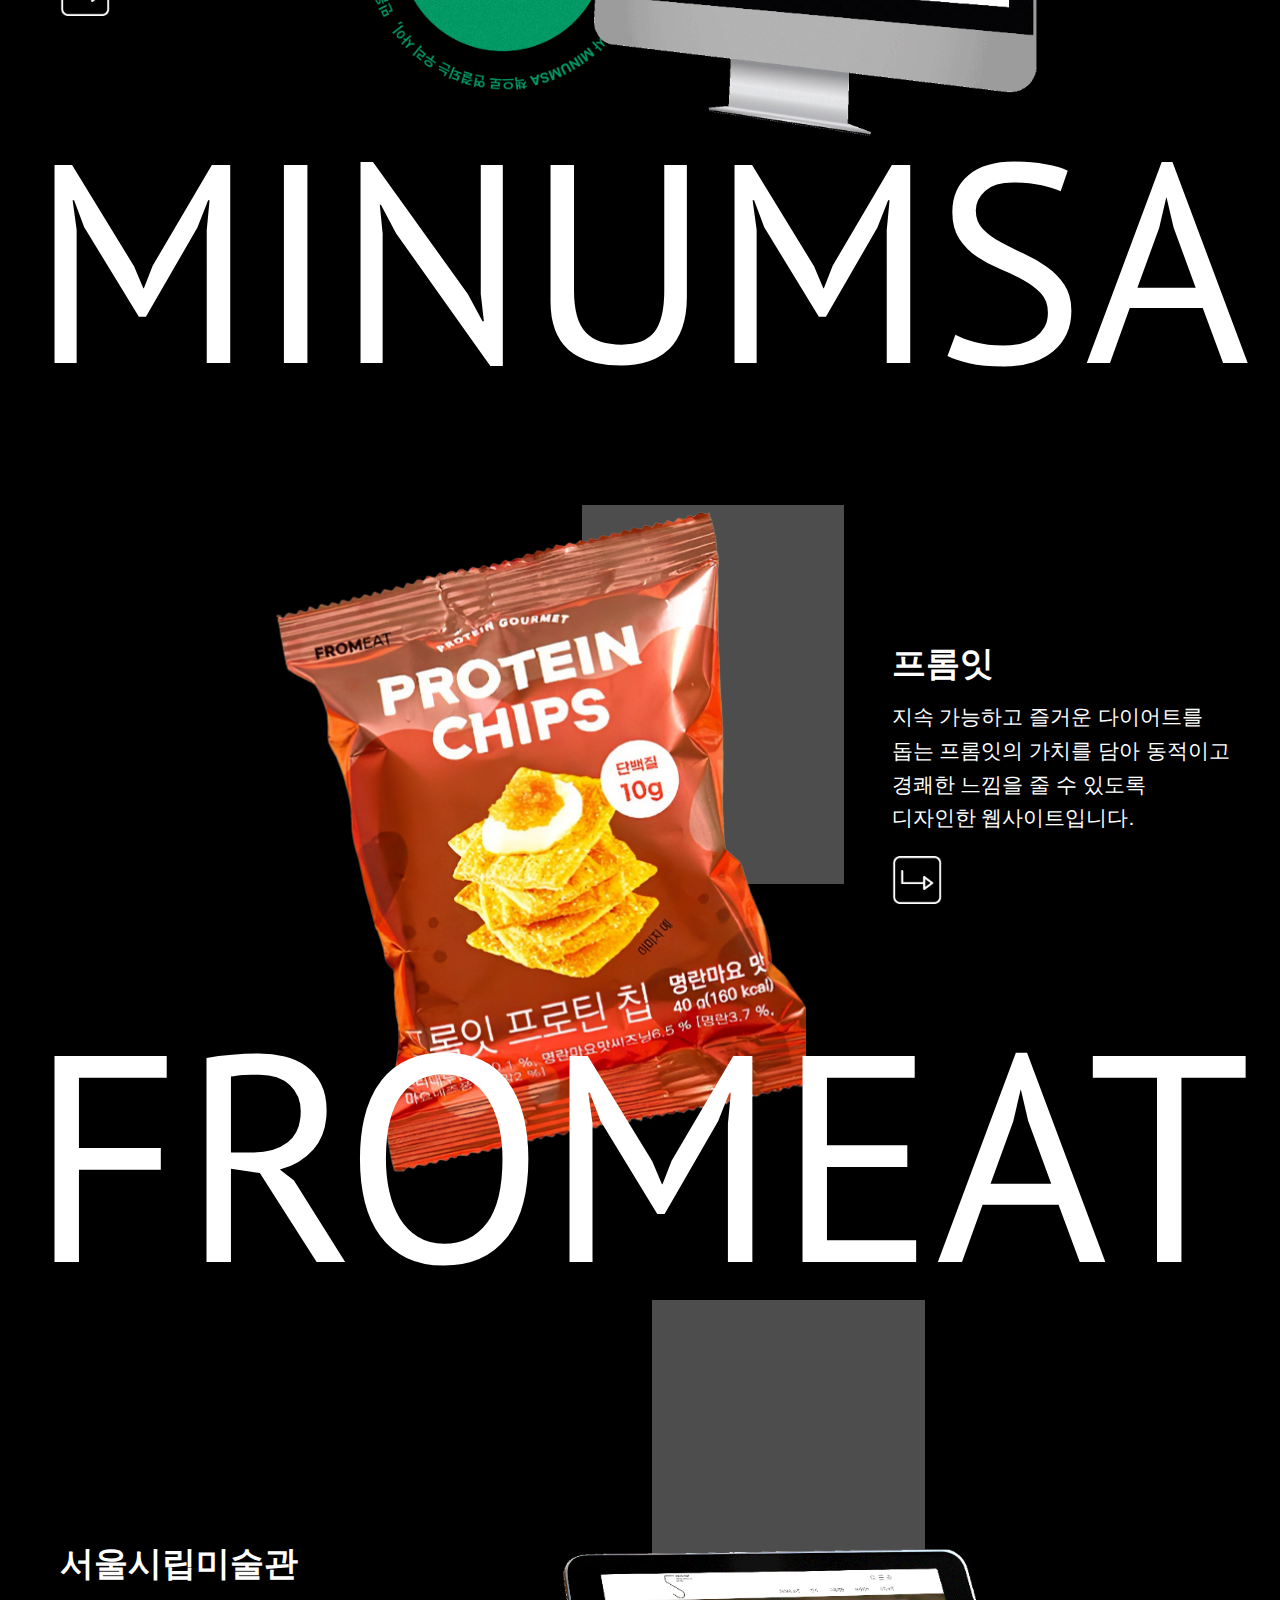
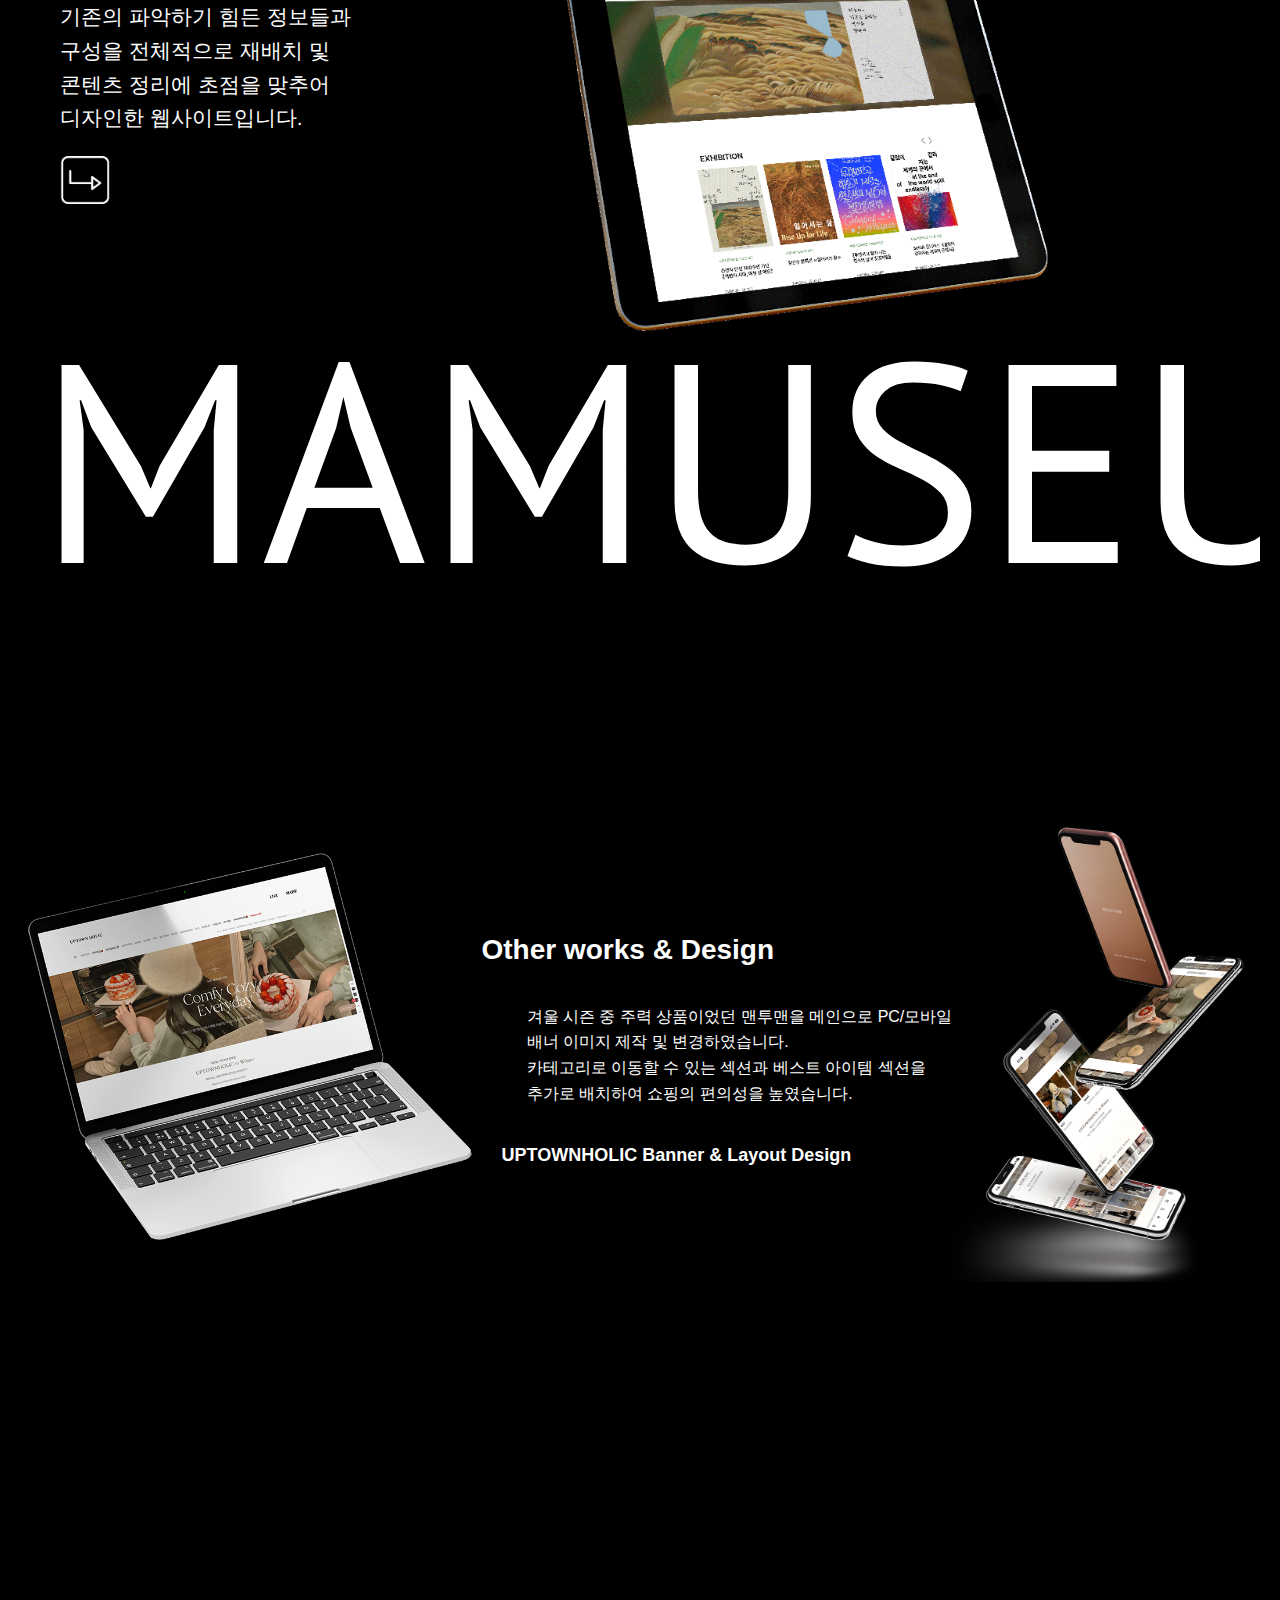
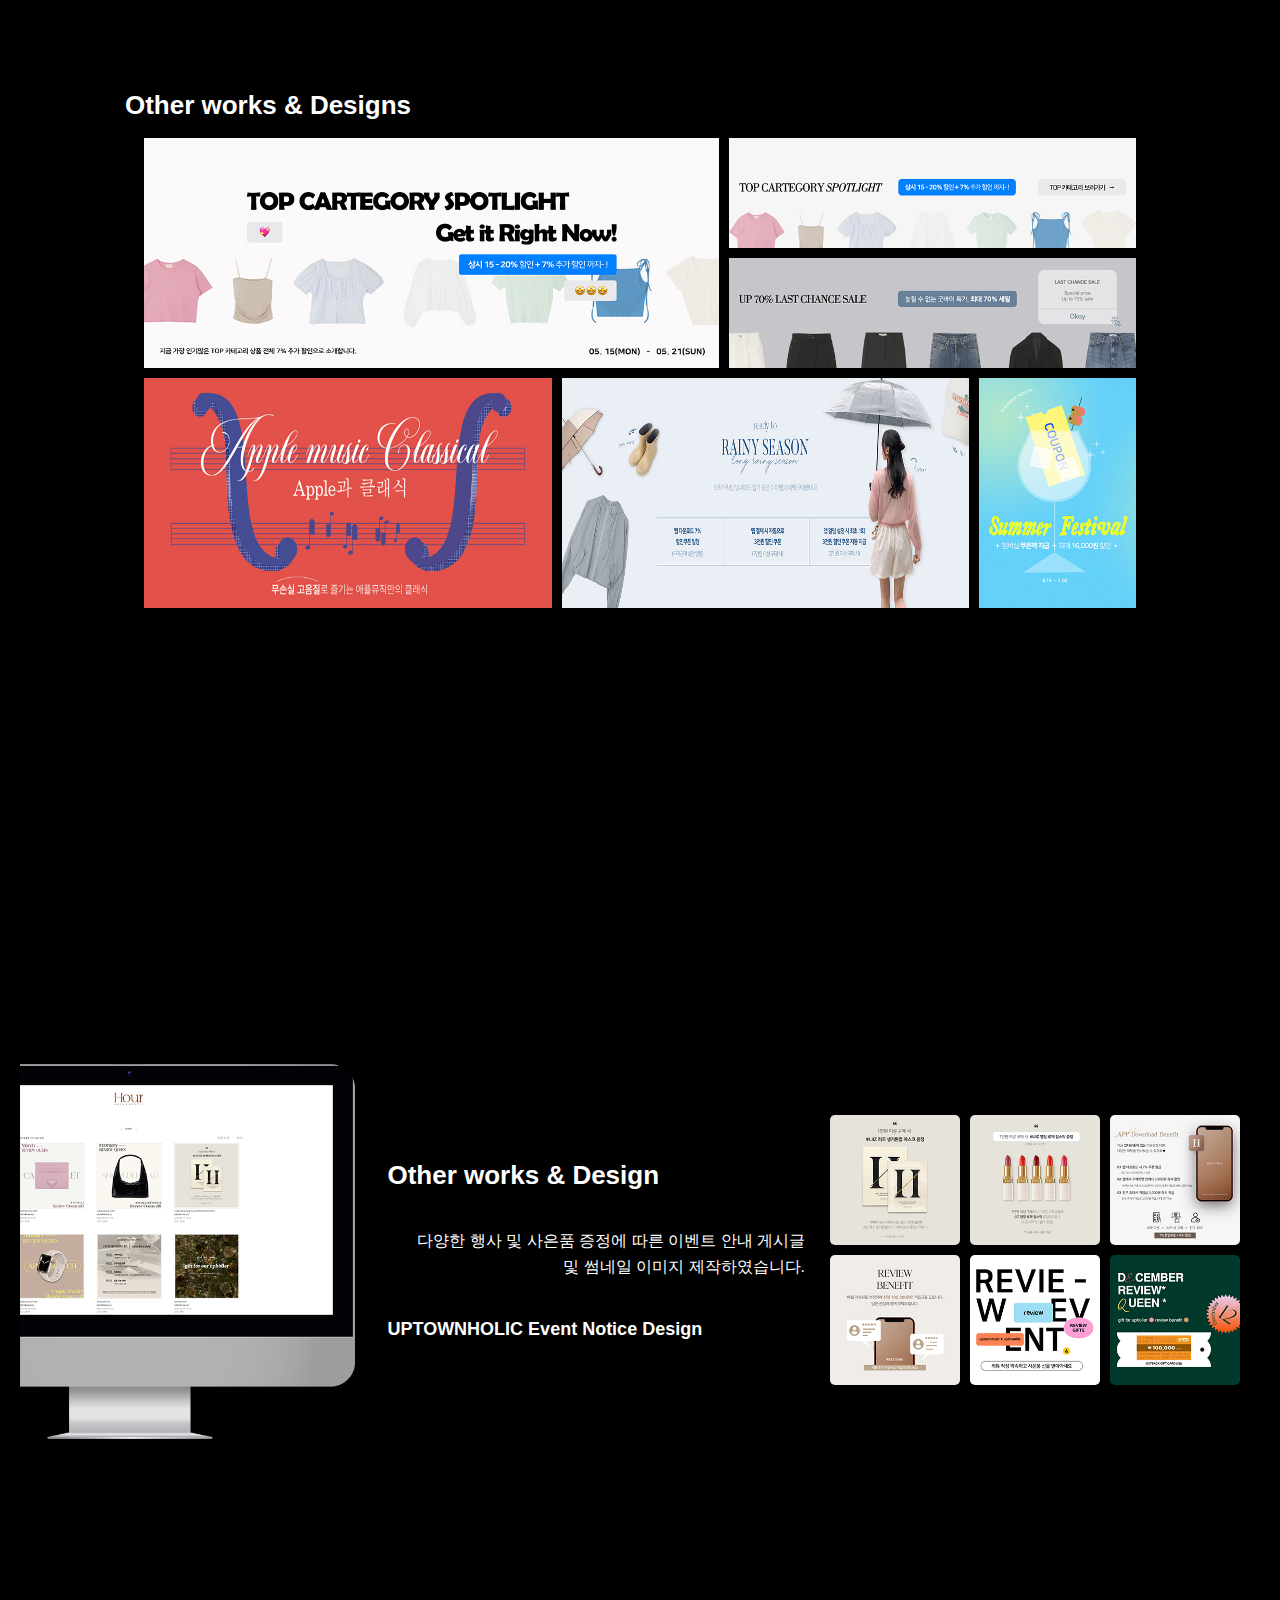
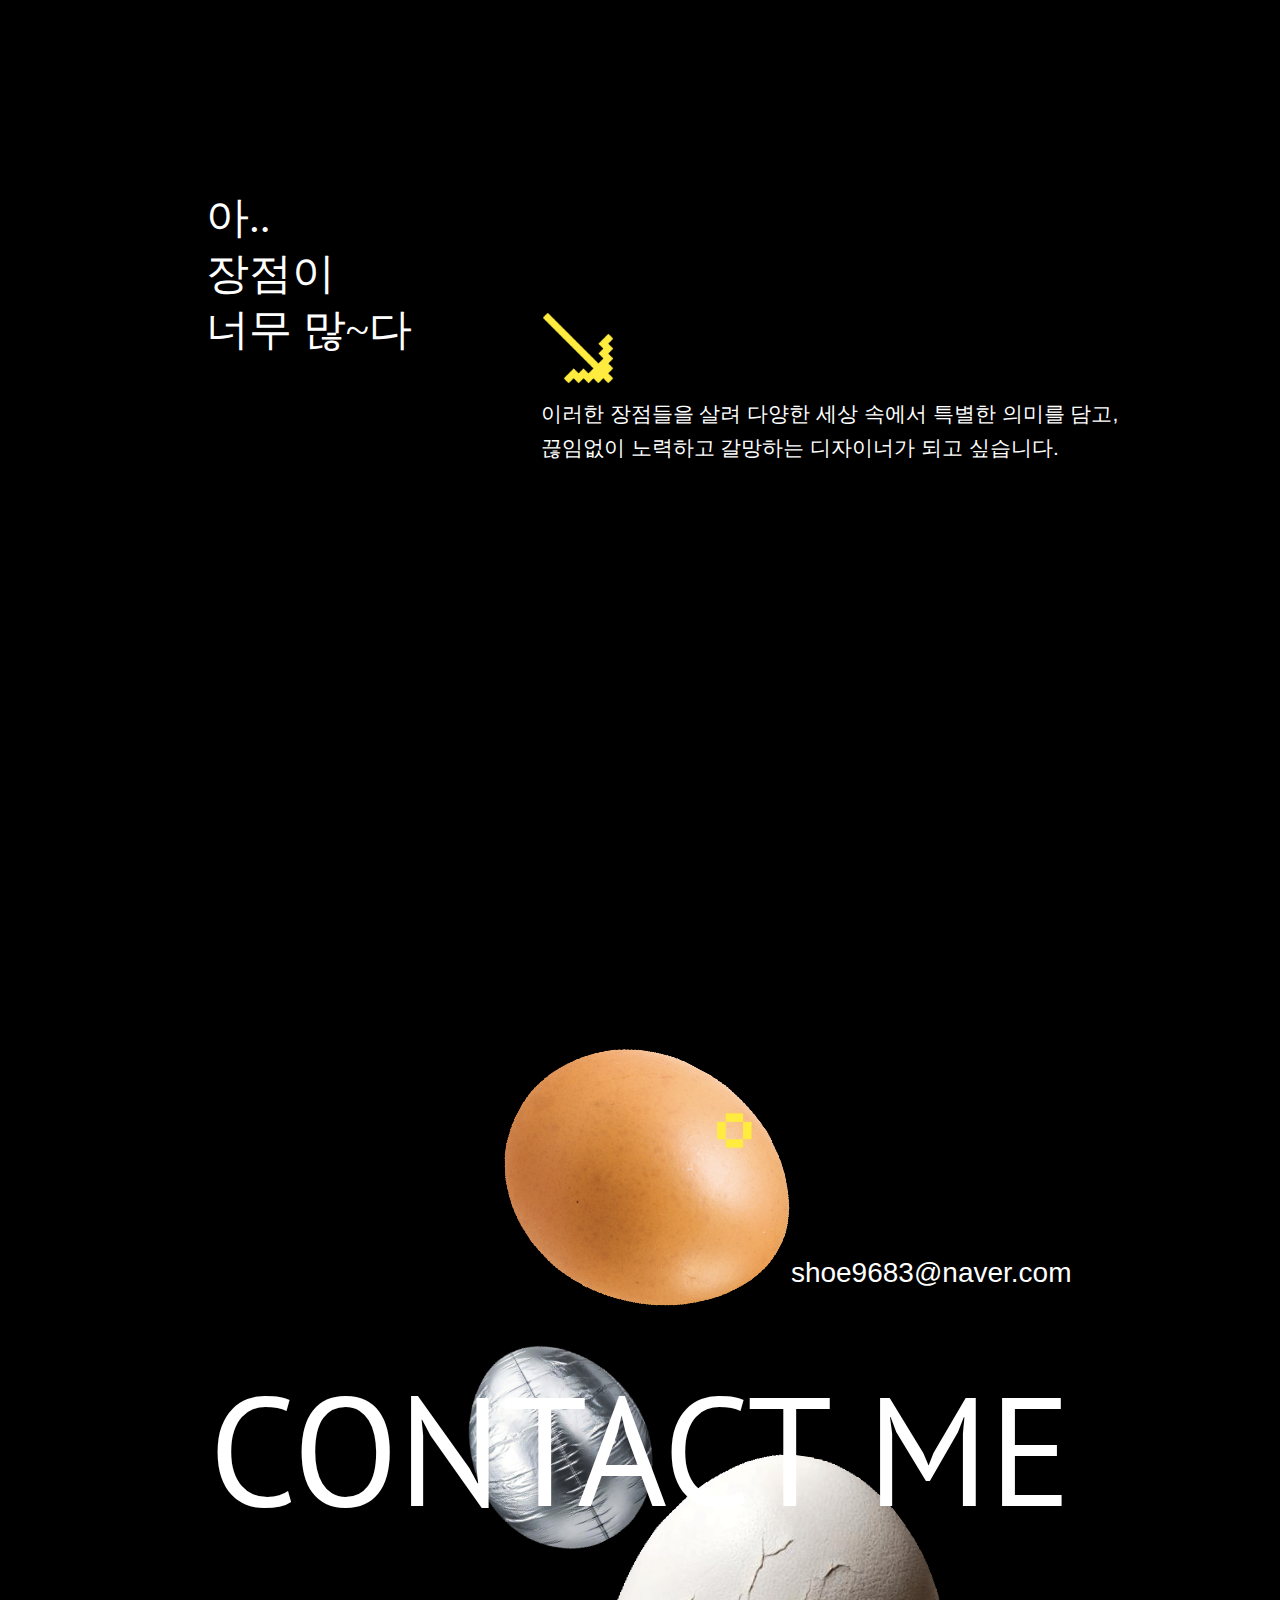
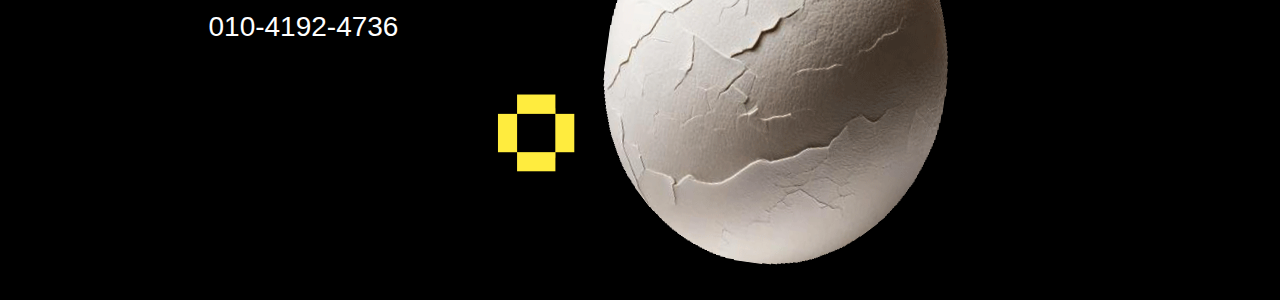
==== commit 958638de: "initial commit" ====
--- a/index.html
+++ b/index.html
@@ -44,6 +44,8 @@
             <img id="gardenegg" src="images/gardenegg.png" alt="꽃과 잔디로 표면이 뒤덮인 계란 이미지">
             <img id="furegg" src="images/furegg.png" alt="털 재질로 이루어진 계란 이미지">
         </div>
+        <!-- 스크롤 아이콘 추가 -->
+    <div id="scroll-icon"></div>
     </section>
     <!-- 메인표지 끝 -->
 
@@ -74,7 +76,7 @@
 
     <section id="content2">
         <div id="content2-left">
-            <h1>늘 새로운 디자이너<br>
+            <h1>늘 궁금한 디자이너<br>
                 <b>김채연</b>입니다.
             </h1>
             <div id="plate-egg">
@@ -133,7 +135,7 @@
             <p id="content-txt">독서가 쉽고 즐거워 지는 경험을<br>
                 제공하는 민음사의 가치를 담아<br>
                 직관적이고 깔끔한 레이아웃으로<br>
-                디자인한 고정형 웹사이트입니다.</p>
+                디자인한 웹사이트입니다.</p>
 
             <a href="minumsa/index.html"><!--백그라운드 이미지--></a>
         </div>
@@ -155,8 +157,8 @@
             <h4 id="content2-title">프롬잇</h4>
             <p id="content2-txt">지속 가능하고 즐거운 다이어트를<br>
                 돕는 프롬잇의 가치를 담아 동적이고<br>
-                경쾌한 느낌을 줄 수 있도록 디자인한<br>
-                반응형 웹사이트입니다.</p>
+                경쾌한 느낌을 줄 수 있도록<br>
+                디자인한 웹사이트입니다.</p>
 
             <a href="fromeat/index.html"><!--백그라운드 이미지--></a>
         </div>
@@ -171,7 +173,7 @@
             <p id="content3-txt">기존의 파악하기 힘든 정보들과<br>
                 구성을 전체적으로 재배치 및<br>
                 콘텐츠 정리에 초점을 맞추어<br>
-                디자인한 고정형 웹사이트입니다.</p>
+                디자인한 웹사이트입니다.</p>
 
             <a href="#"><!--백그라운드 이미지--></a>
 
--- a/css/style.css
+++ b/css/style.css
@@ -64,7 +64,7 @@
   text-align: left;
   margin-bottom: 50px;
   position: absolute;
-  top: 30%;
+  top: 25%;
   left: 20px;
   z-index: 2;
   color: white;
@@ -118,7 +118,7 @@
 
 #main-text {
   position: absolute;
-  bottom: 0;
+  bottom: 25px;
   width: 100%;
   text-align: center;
   z-index: 2;
@@ -126,6 +126,28 @@
 
 #title-text {
   width: 100%;
+}
+
+#scroll-icon {
+  position: absolute;
+  bottom: 30px;
+  left: 50%;
+  width: 55px; 
+  height: 55px;
+  background-image: url('../images/keyboard5.png'); 
+  background-size: contain;
+  background-repeat: no-repeat;
+  background-position: center;
+  opacity: 0.5;
+}
+
+#scroll-icon::after {
+  content: "";
+  display: block;
+  width: 1px; 
+  height: 30px; 
+  background-color: white; 
+  margin: 55px auto 0; 
 }
 
 /* 어바웃1 섹션 */
@@ -439,7 +461,7 @@
 .project>img {
   position: absolute;
   width: 325px;
-  top: 38%;
+  top: 31%;
   left: 26%;
   animation: spin 10s linear infinite;
 }
@@ -1180,4 +1202,82 @@
   .project > img {
     width: 60%; /* 프로젝트 이미지 축소 */
   }
-}+}
+
+@media (max-width: 767px) {
+  /* 모바일: 최대 767px */
+  header {
+    flex-direction: column; /* 로고와 메뉴 수직 정렬 */
+    padding: 10px;
+  }
+
+  #logo img {
+    width: 80px; /* 로고 크기 축소 */
+  }
+
+  #menu {
+    flex-direction: column;
+    gap: 10px;
+  }
+
+  #content0 {
+    padding: 20px;
+  }
+
+  #intro-text {
+    text-align: center; /* 텍스트 가운데 정렬 */
+    margin: 0;
+  }
+
+  #intro-text h4 {
+    font-size: 28px;
+  }
+
+  #intro-text #name, #intro-text #sub-name {
+    font-size: 16px;
+  }
+
+  #eggs img {
+    width: 80%;
+    height: auto;
+  }
+
+  #content1, #content2 {
+    padding: 10px;
+  }
+
+  #content1-right, #content2-right {
+    margin: 0;
+    text-align: center;
+  }
+
+  #project-title, #project2-title, #project3-title {
+    font-size: 12vw; /* 프로젝트 타이틀 축소 */
+  }
+
+  .project > img {
+    width: 90%; /* 프로젝트 이미지 모바일 크기 맞춤 */
+  }
+
+  #content8 h6 {
+    font-size: 20px;
+    margin-bottom: 10px;
+  }
+
+  #container {
+    grid-template-columns: repeat(2, 1fr); /* 2열로 변경 */
+    grid-template-rows: auto;
+  }
+
+  #contact-info h1 {
+    font-size: 8vw; /* CONTACT 텍스트 크기 축소 */
+  }
+
+  #contact-info p {
+    font-size: 18px;
+  }
+
+  #eggs-container img {
+    width: 60%;
+  }
+}
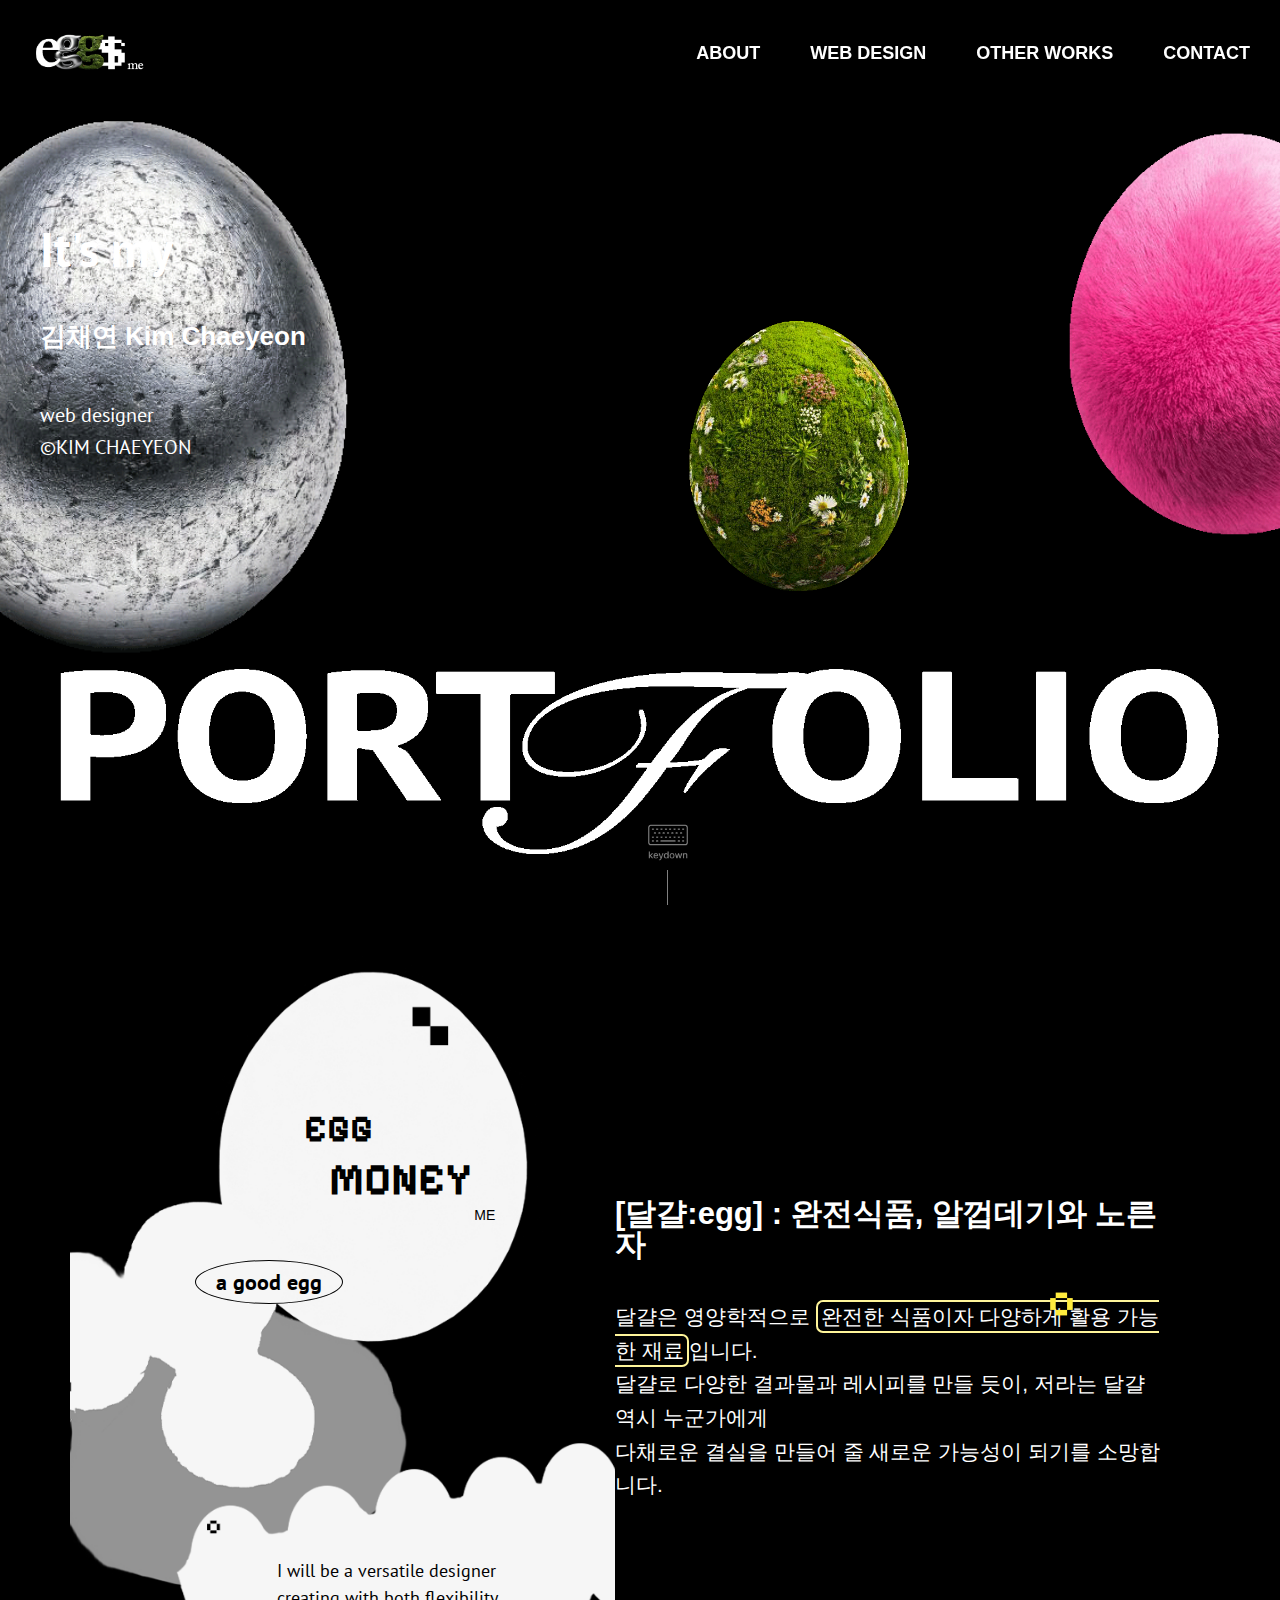
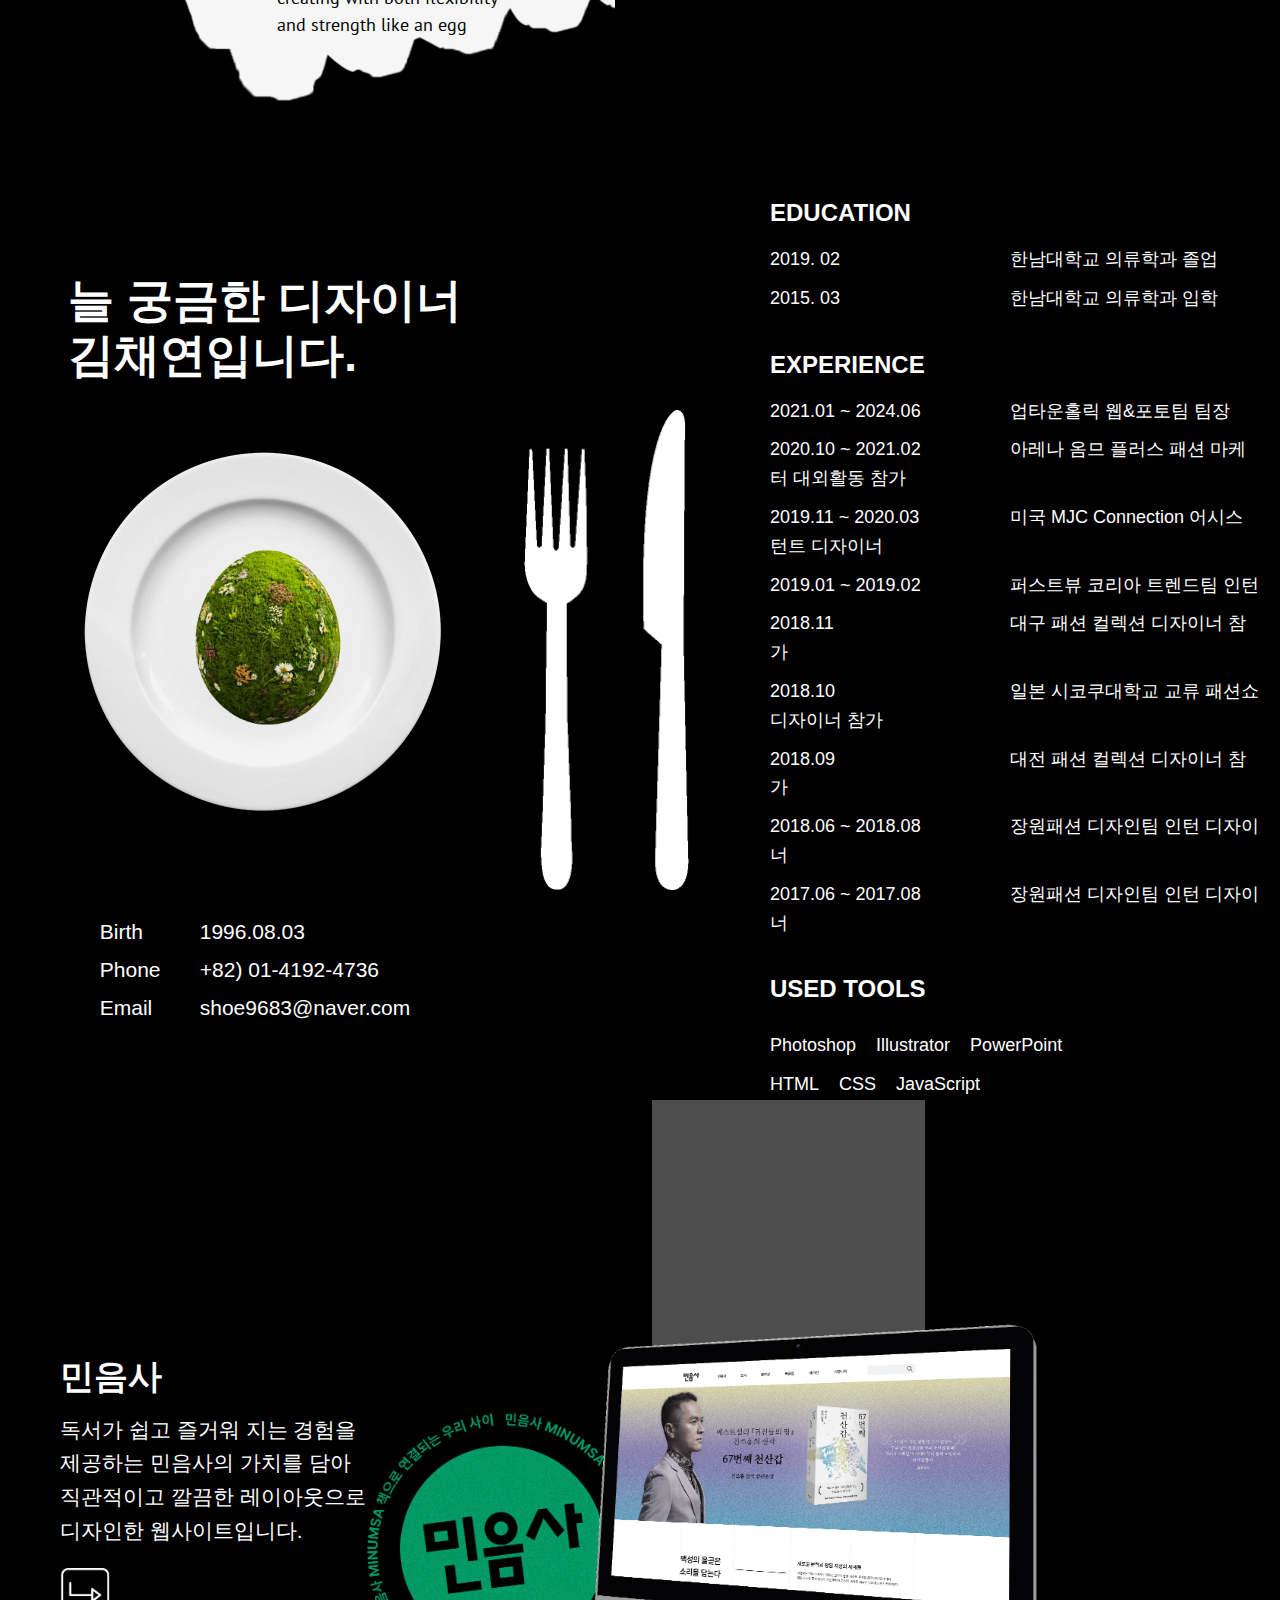
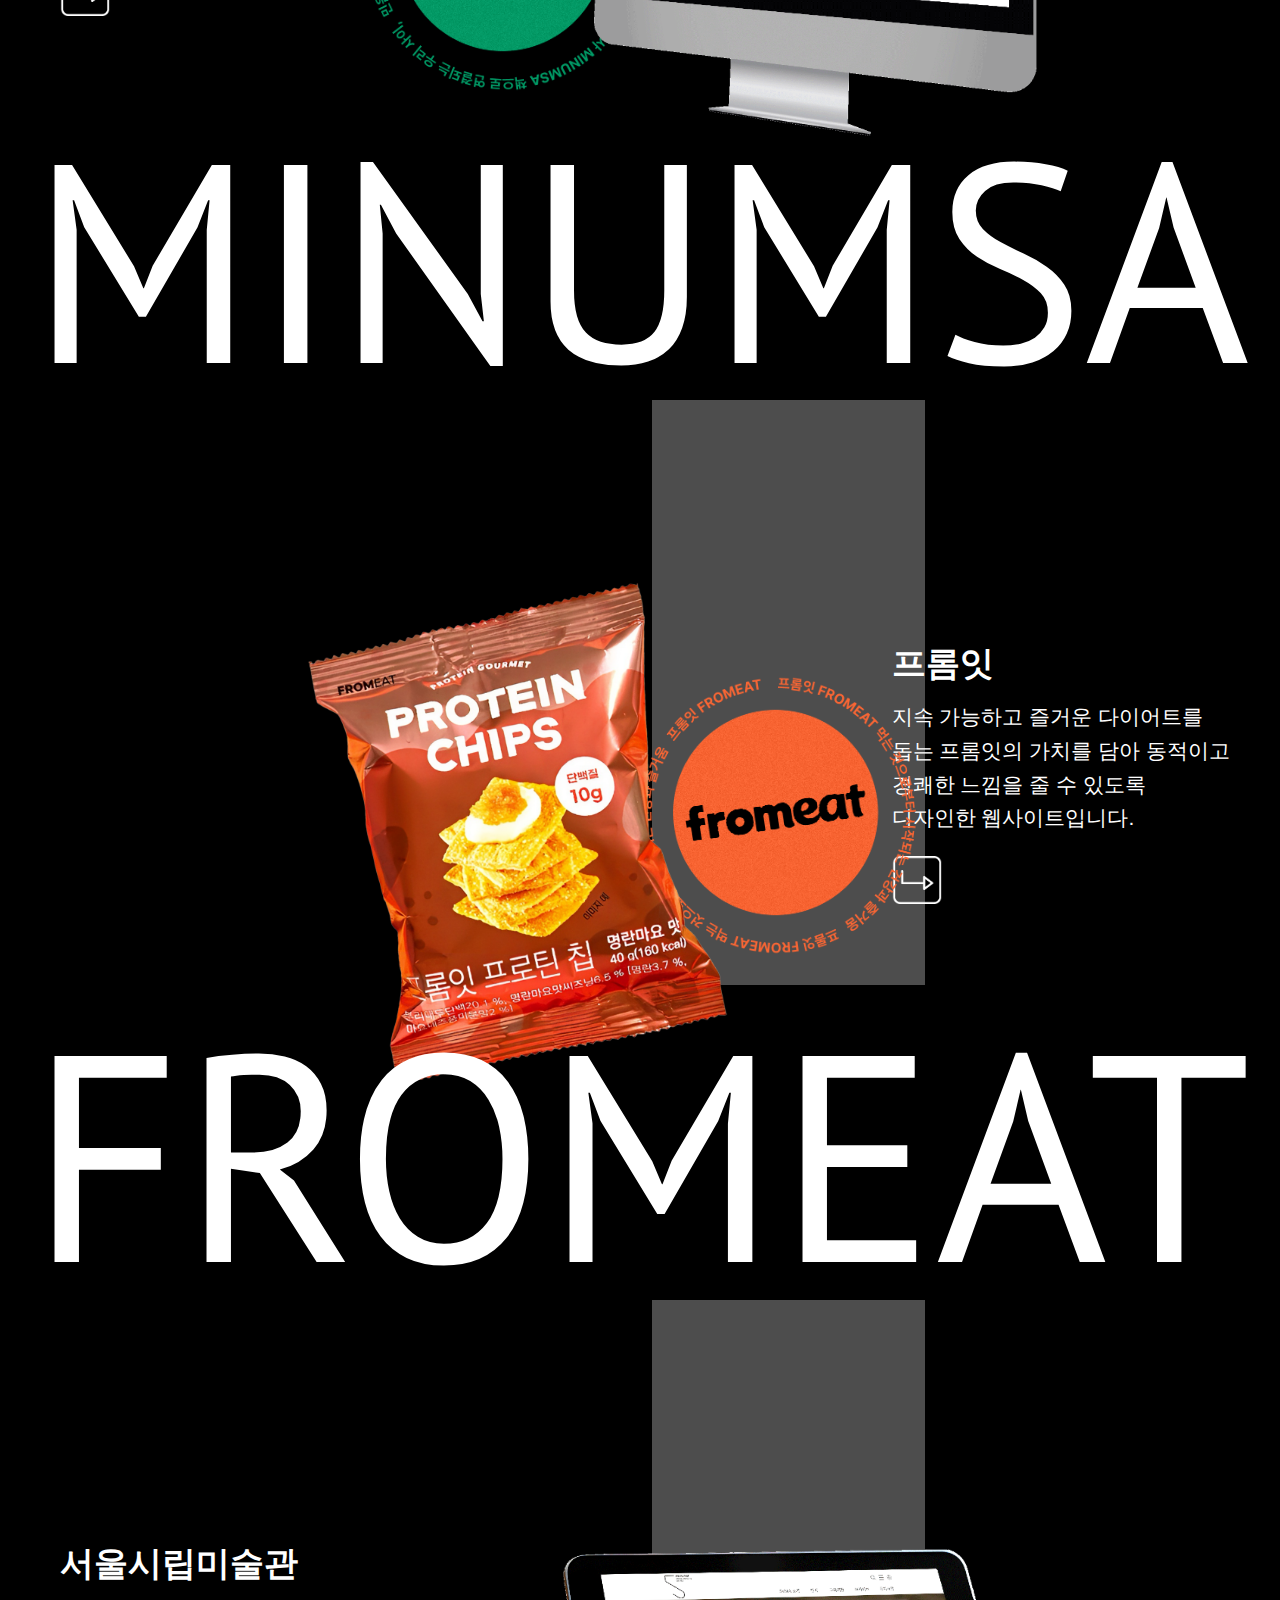
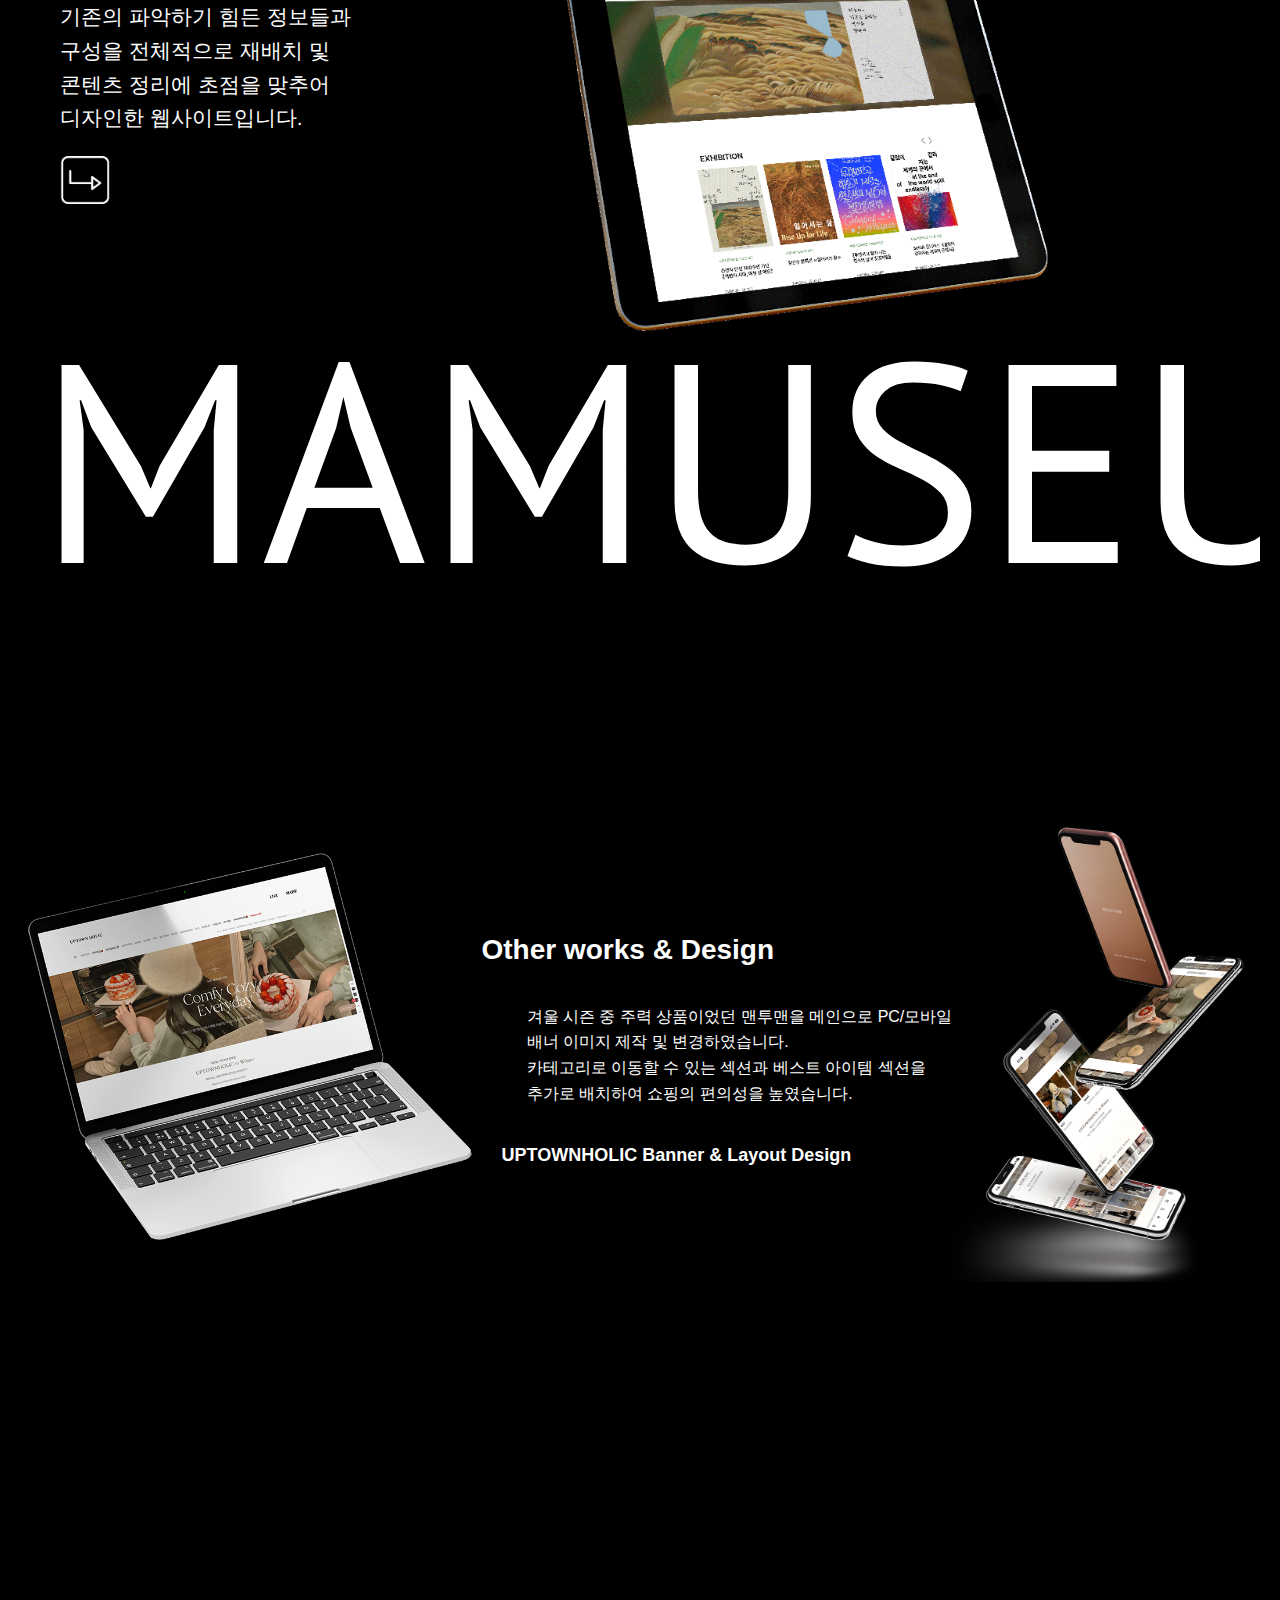
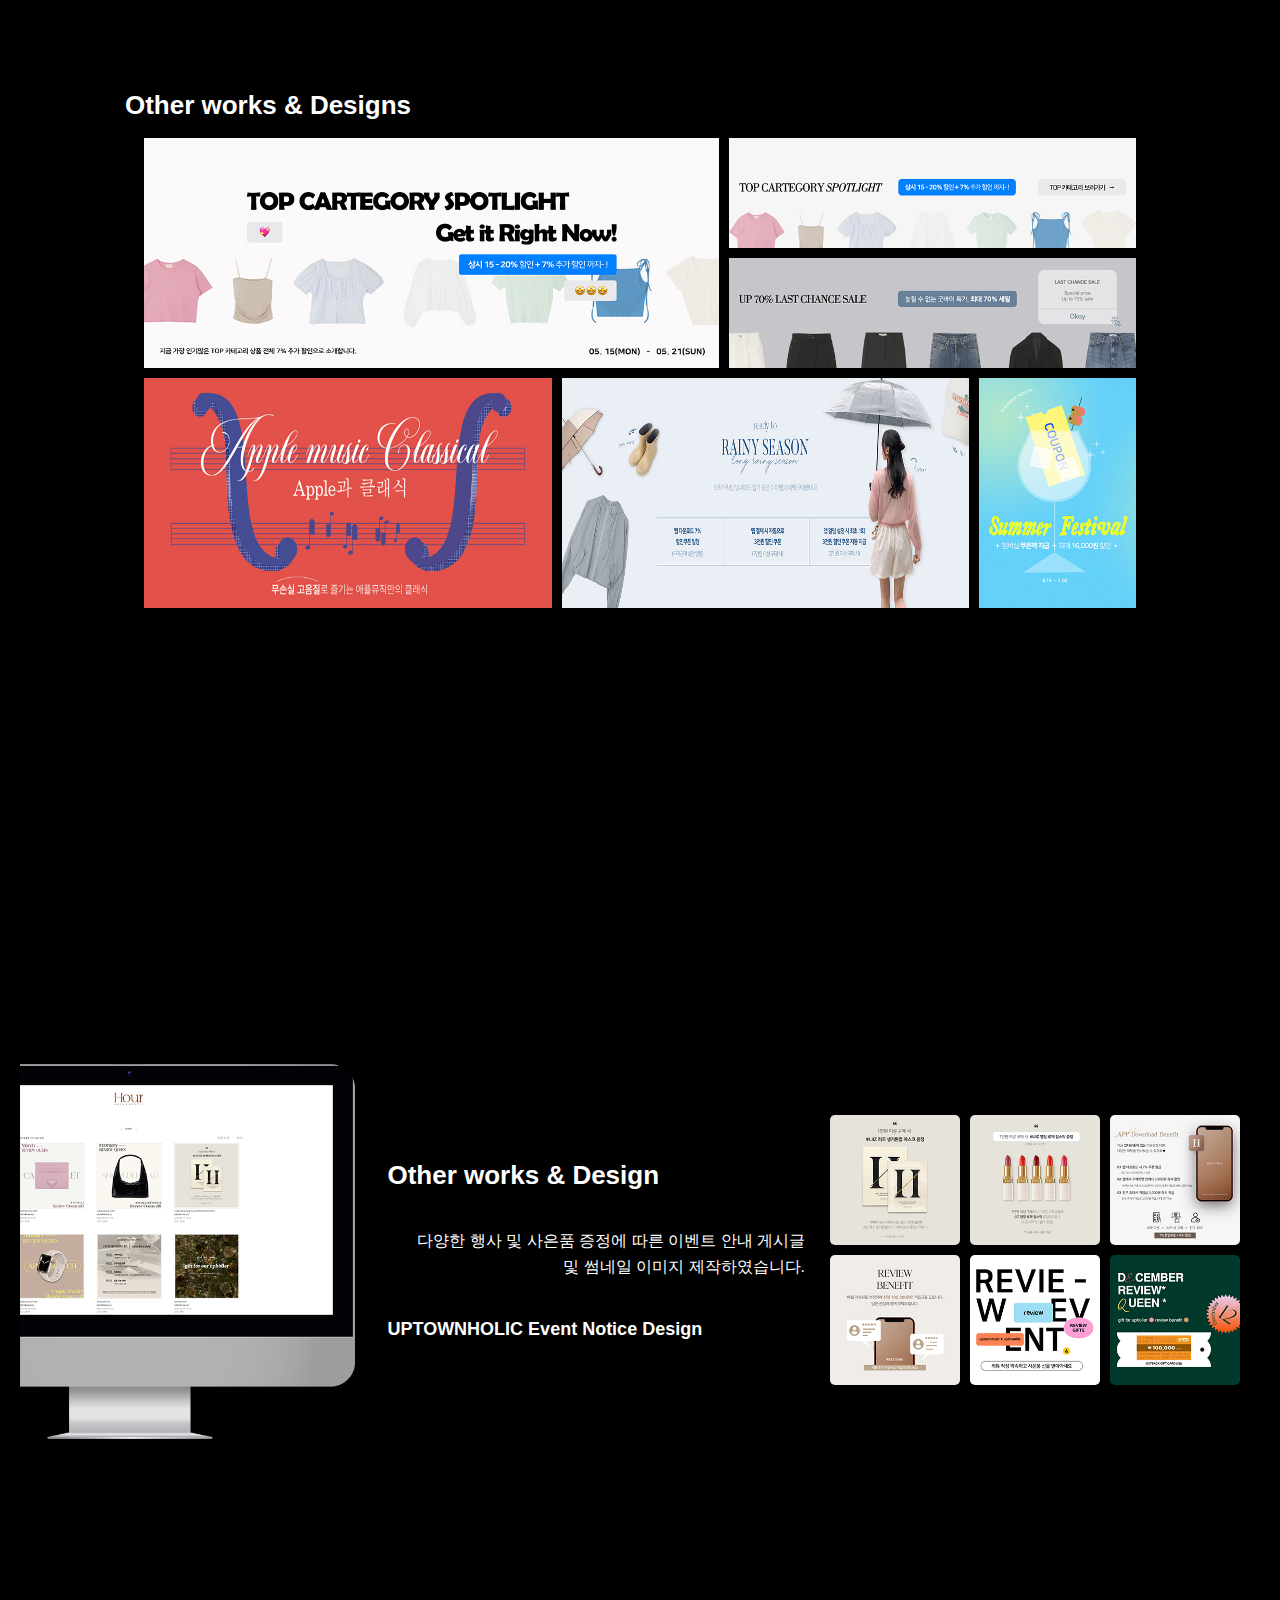
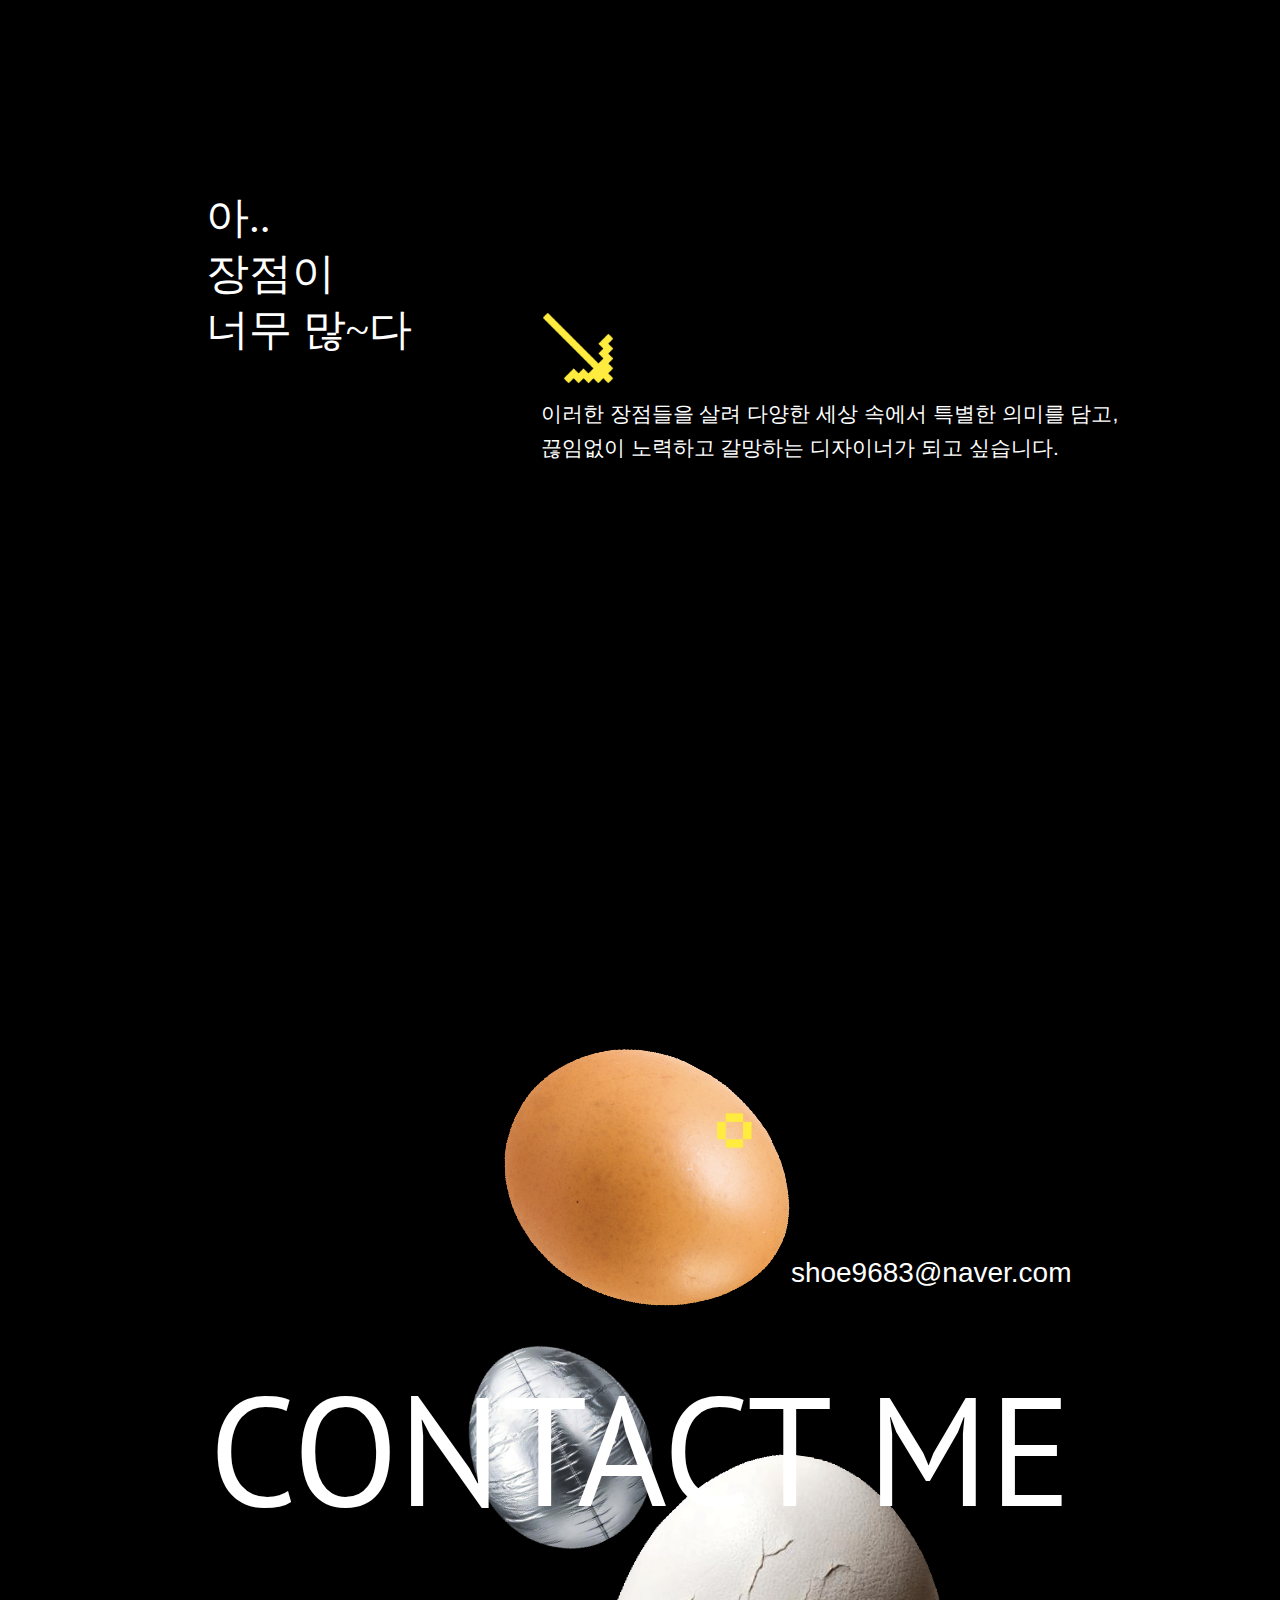
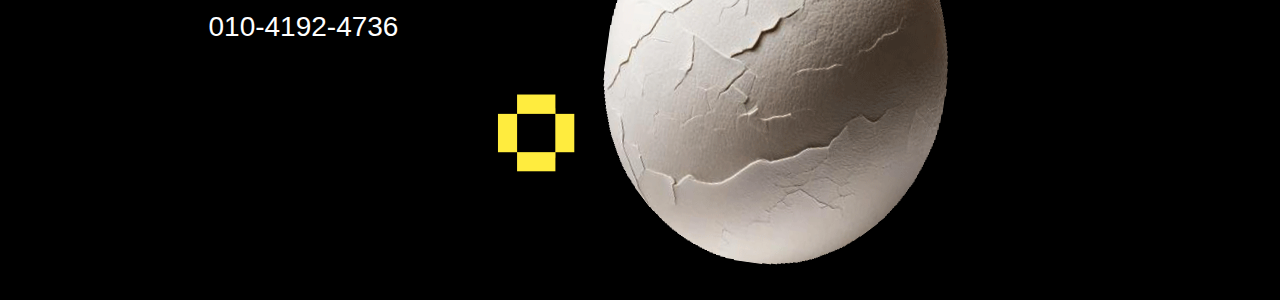
==== commit e7db4bdf: "initial commit" ====
--- a/index.html
+++ b/index.html
@@ -150,7 +150,7 @@
         <div id="project2-title">FROMEAT</div>
 
         <div id="project2-section">
-            <a href="fromeat/index.html"><img src="images/proteinchips.png" alt="프롬잇 프로틴칩 과자 포장 이미지"></a>
+            <img src="images/proteinchips.png" alt="프롬잇 프로틴칩 과자 포장 이미지">
         </div>
 
         <div id="project2-content">
@@ -162,6 +162,7 @@
 
             <a href="fromeat/index.html"><!--백그라운드 이미지--></a>
         </div>
+        <img id="logoimage" src="images/fromeatlogo.png" alt="주황색 원 안에 프롬잇 로고 이미지">
     </section>
     <!-- 프롬잇 리뉴얼 디자인 끝 -->
 
--- a/css/style.css
+++ b/css/style.css
@@ -145,7 +145,7 @@
   content: "";
   display: block;
   width: 1px; 
-  height: 30px; 
+  height: 35px; 
   background-color: white; 
   margin: 55px auto 0; 
 }
@@ -483,32 +483,15 @@
   display: flex;
   justify-content: center;
   align-items: center;
-  position: relative;
-}
-
-#project2-section > a {
-  display: inline-block;
-  width: 100%; 
-  max-width: 700px;
-  height: auto;
-  overflow: hidden;
-  z-index: 5;
-}
-
-#project2-section > a > img {
-  width: 100%;
-  height: auto;
-  display: block;
-  margin-left: 100px;
 }
 
 #project2-section::before {
   content: "";
   position: absolute;
   top: 0;
-  right: 5.5%;
-  width: 30%;
-  height: 55%;
+  right: 27%;
+  width: 22%;
+  height: 65%;
   background-color: rgba(255, 255, 255, 0.3);
   z-index: 1;
 }
@@ -516,8 +499,8 @@
 #project2-section > img {
   width: 61%;
   margin-bottom: 20px;
-  padding-left: 30%;
-  z-index: 2;
+  padding-left: 15%;
+  z-index: 5;
 }
 
 #project2-content {
@@ -553,6 +536,15 @@
   margin-top: 20px;
 }
 
+.project > #logoimage {
+  position: absolute;
+  width: 325px;
+  top: 27%;
+  left: 48%;
+  z-index: 3;
+  animation: spin 10s linear infinite;
+}
+
 /* 서울시립미술관 리뉴얼 디자인 섹션 */
 #project3-title {
   position: absolute;
